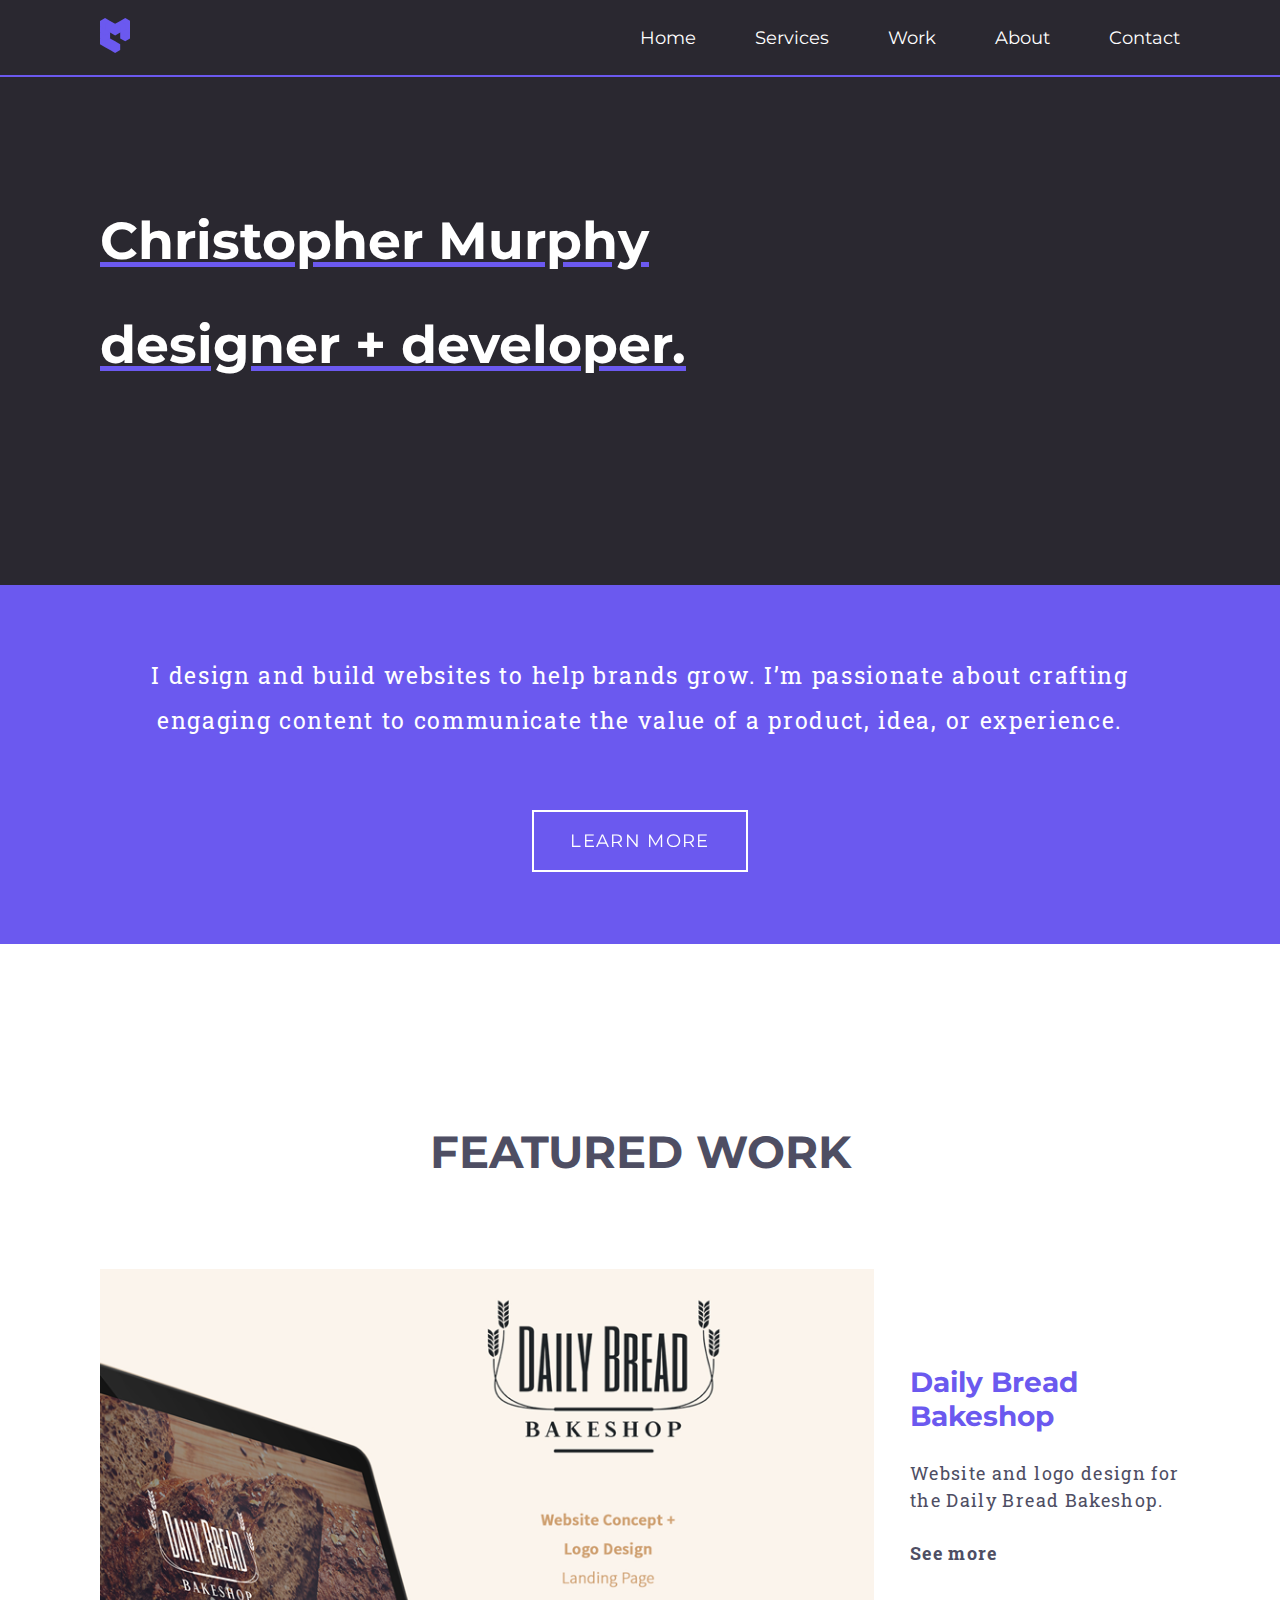
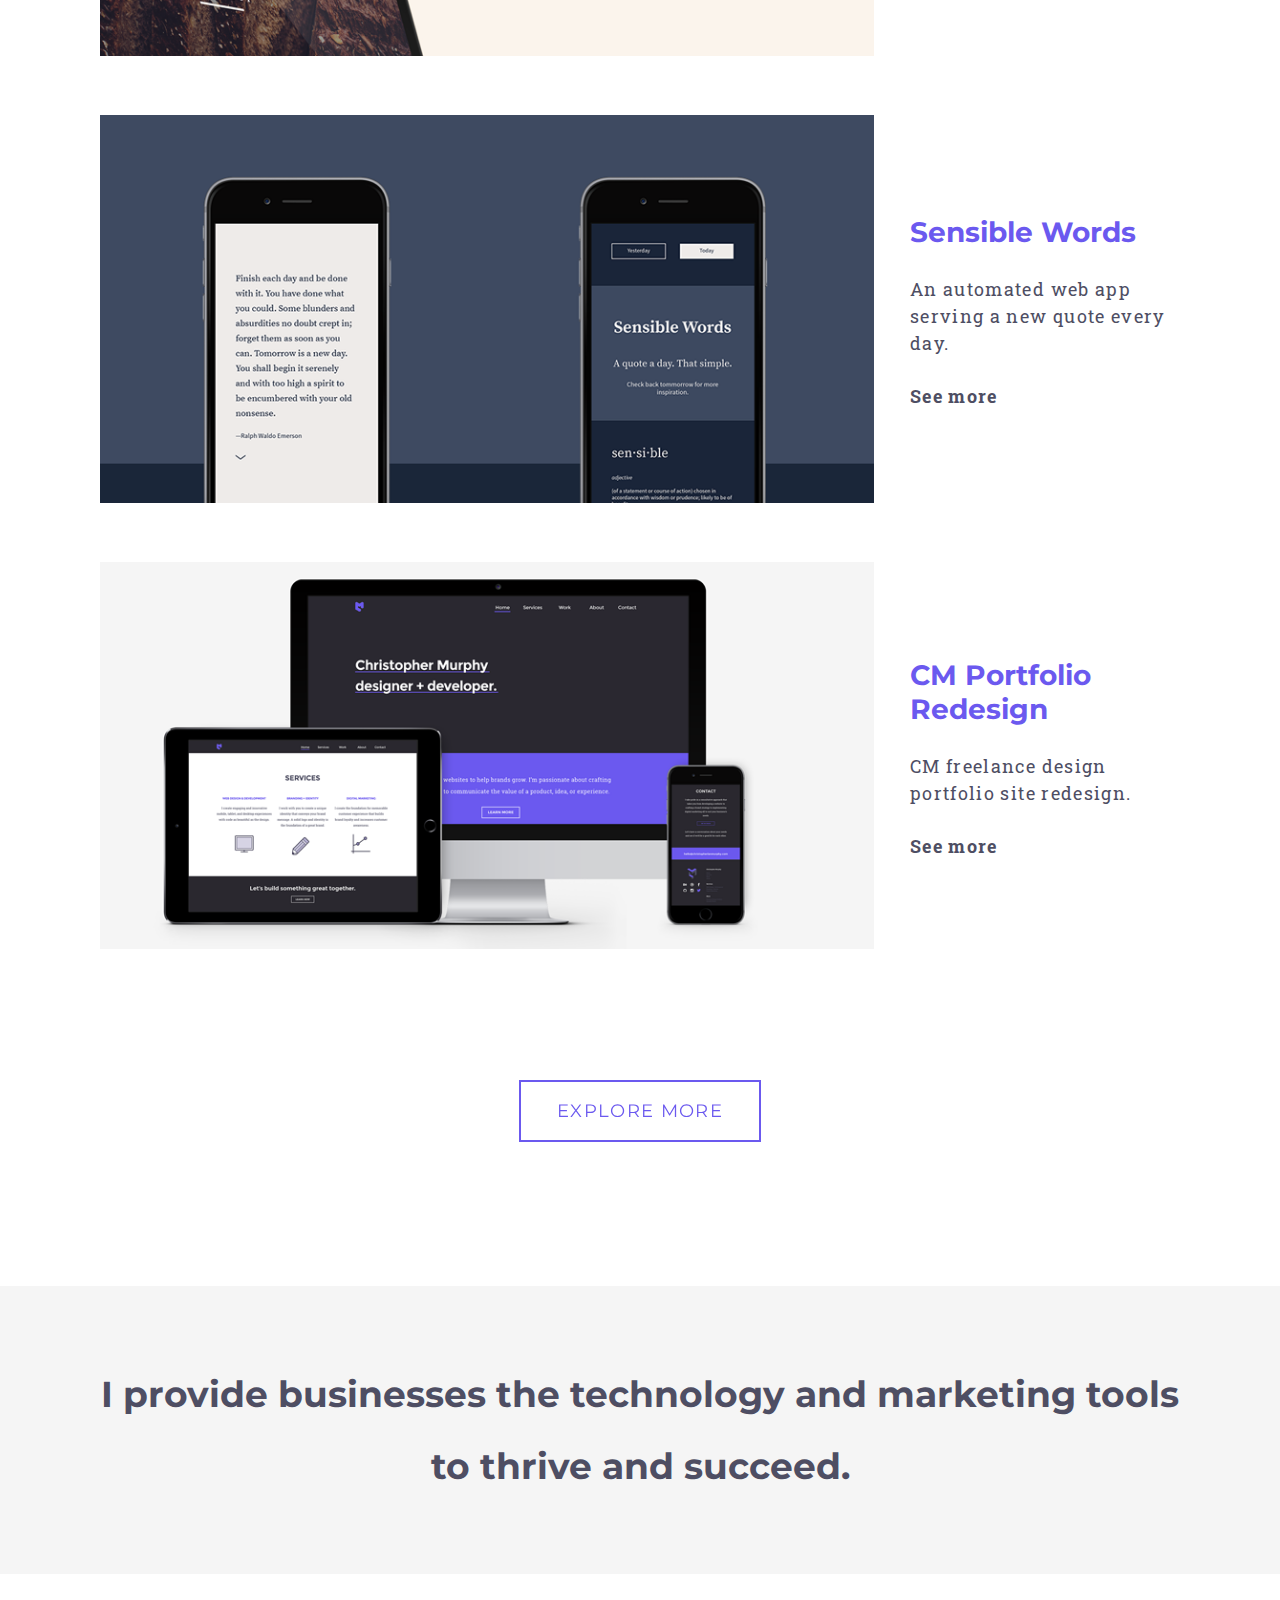
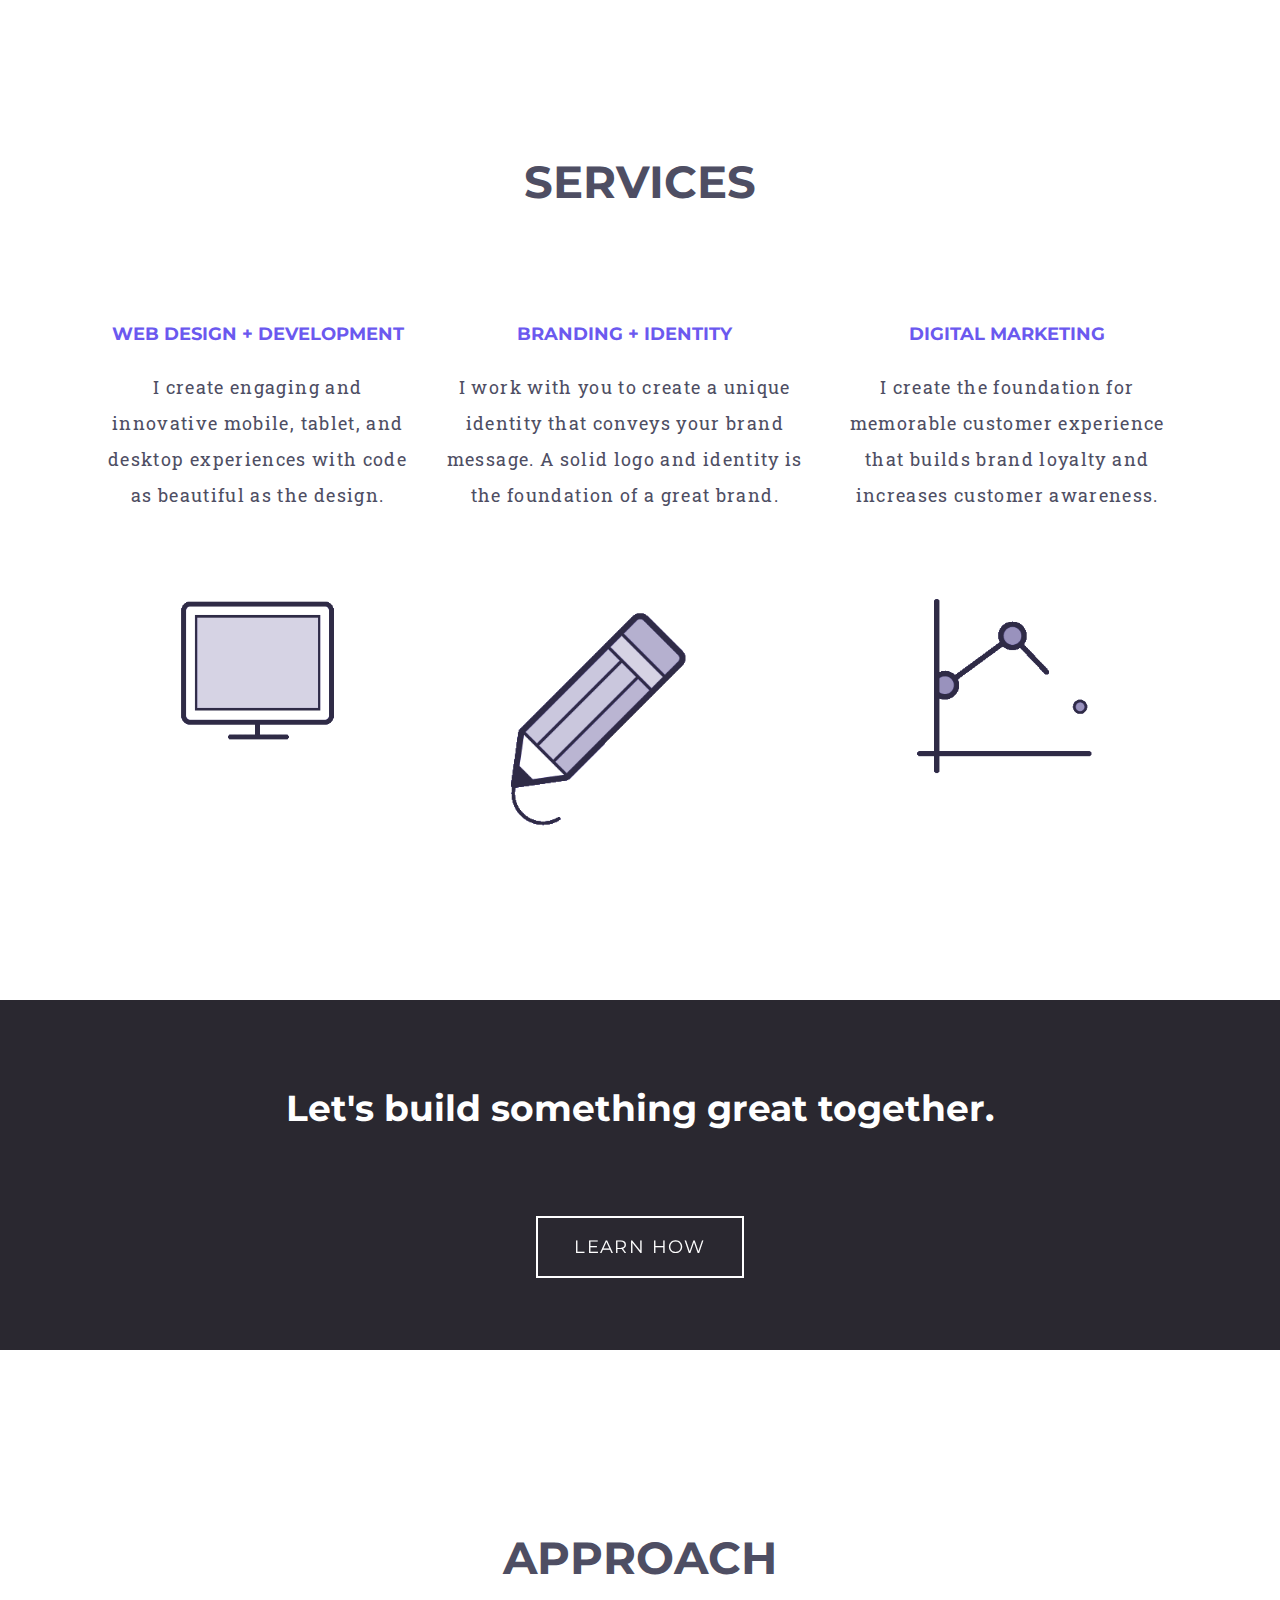
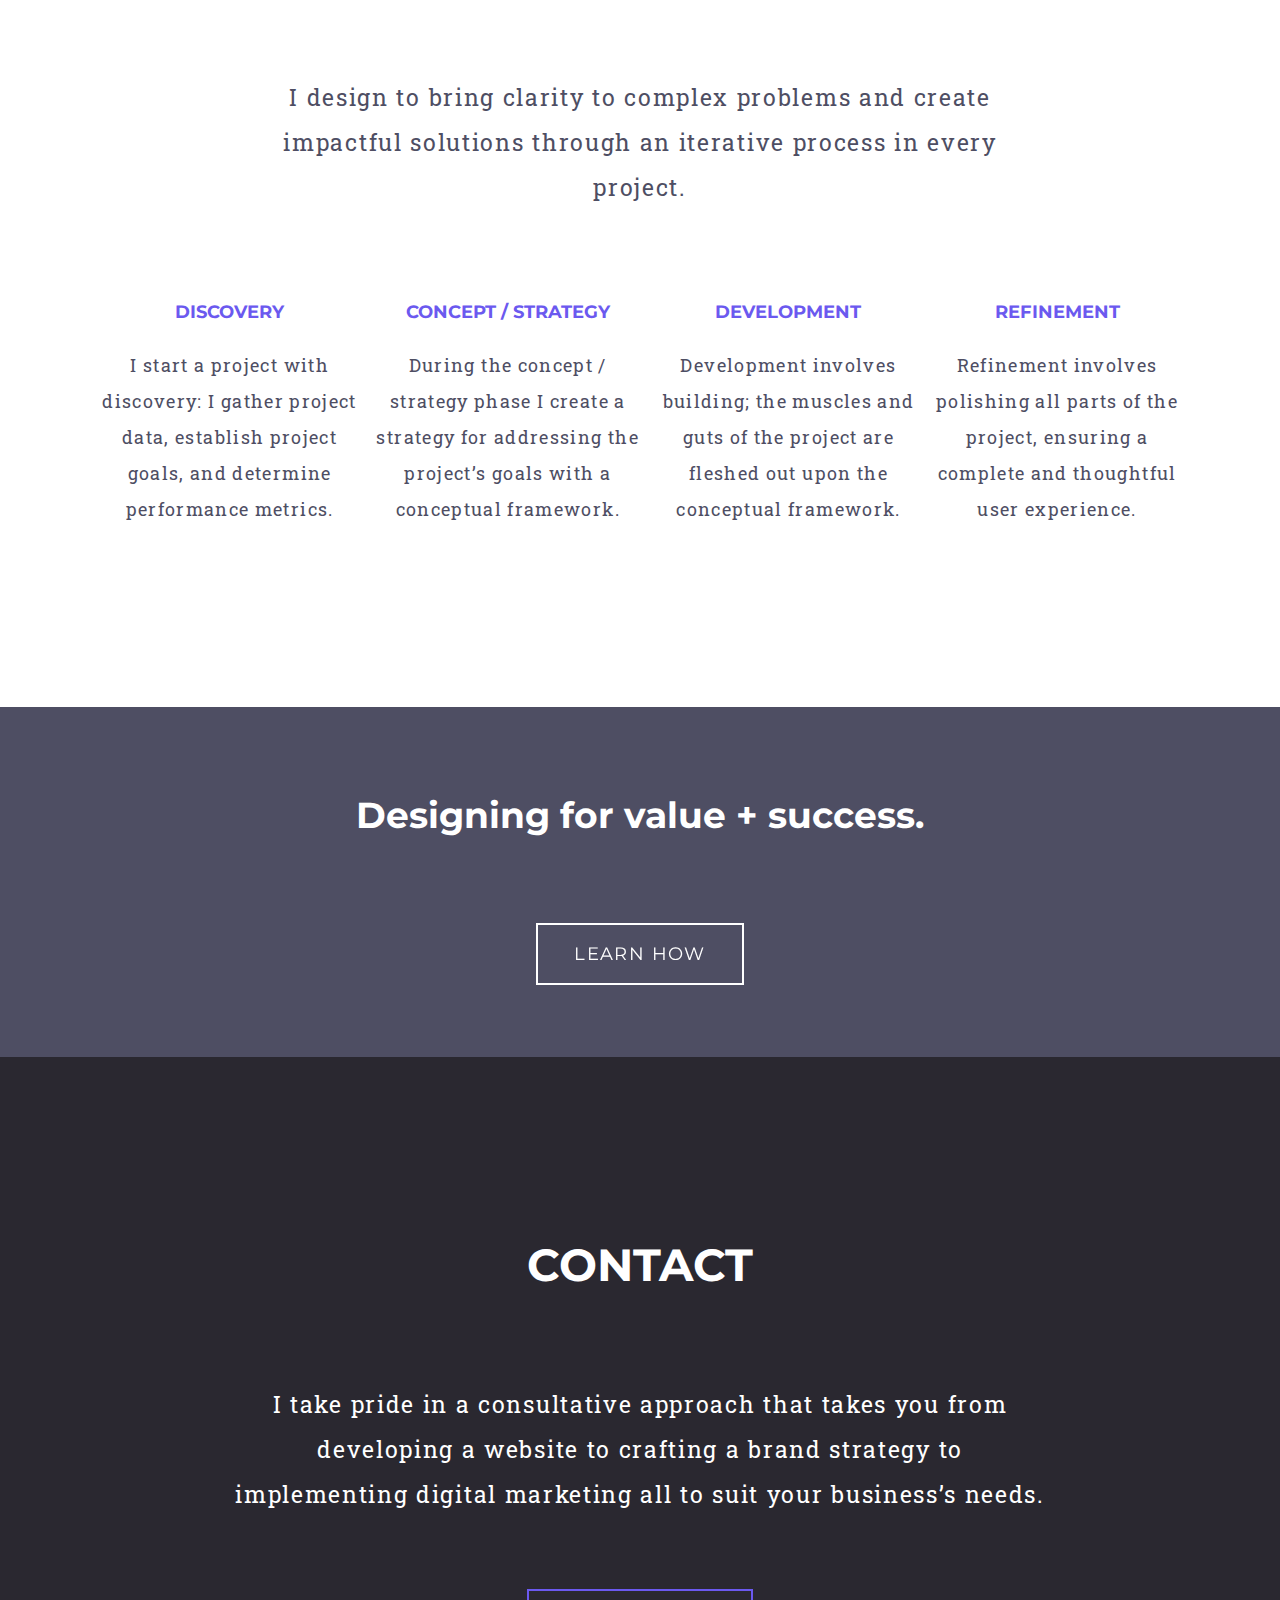
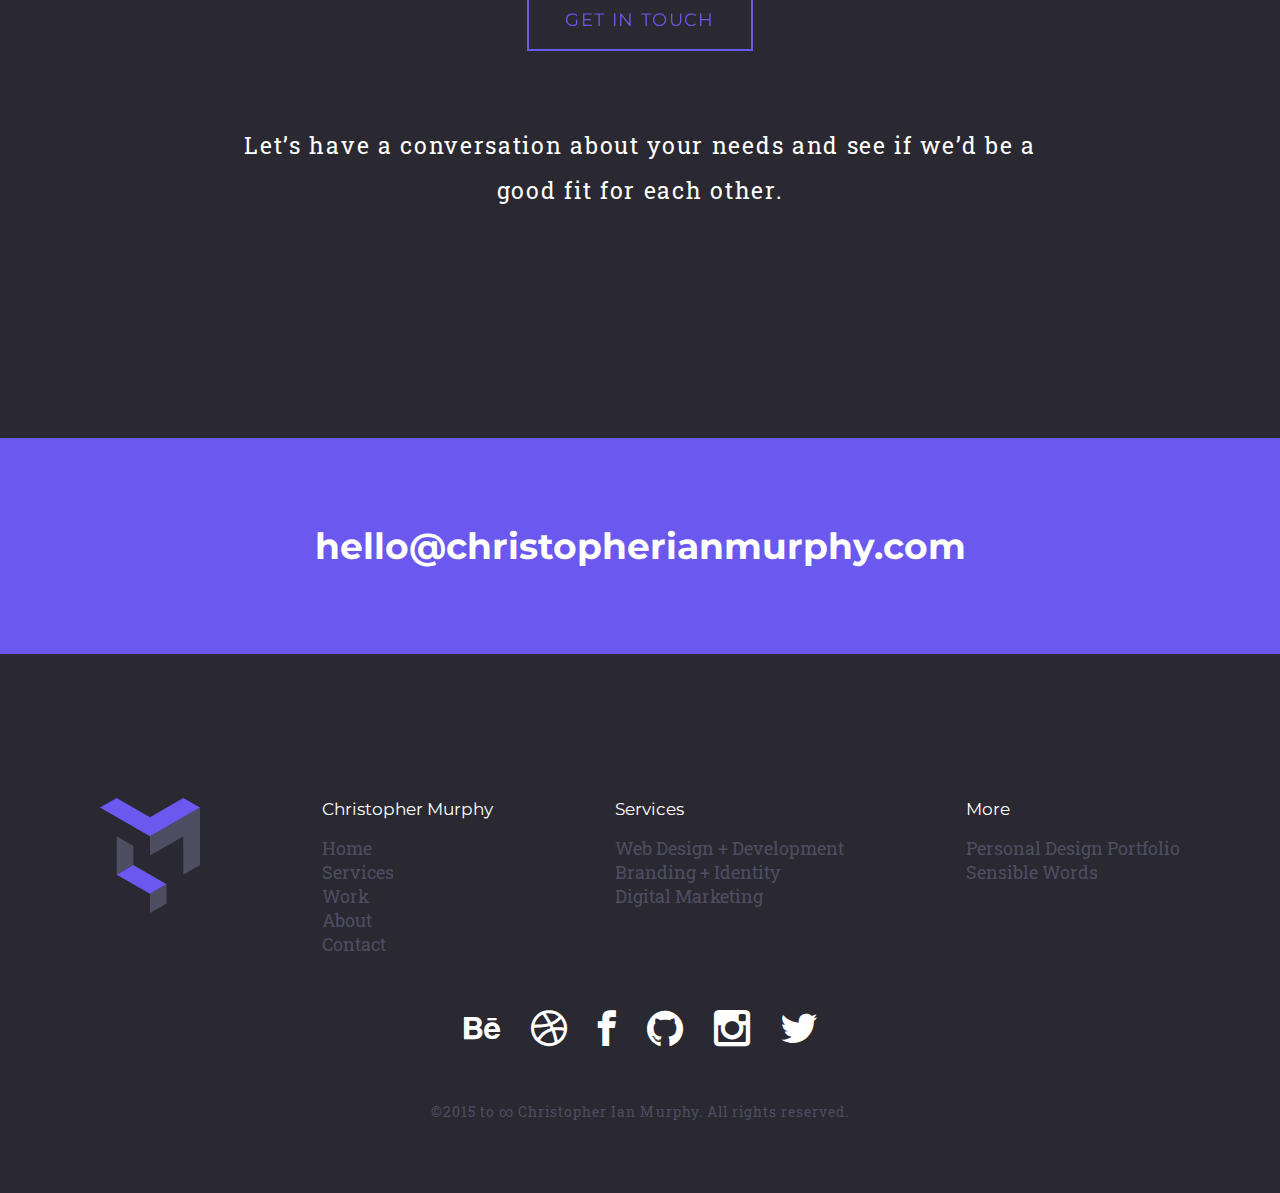
==== index.html @ c957f884 "Services page build-out" ====
<!doctype html>
<html>
	<head>
		<meta charset="utf-8">
		<title>Christopher Murphy - Web Design + Development</title>
		<meta name="description" content="My name is Christopher Murphy, a designer and front-end developer offering professional creative services.">
		<meta name="viewport" content="width=device-width, initial-scale=1">
		<link rel="shortcut icon" href="00_assets/01_logos/2015_001_favicon.png">
		<link rel="stylesheet" href="2015_001_main.css">
		<link href='https://fonts.googleapis.com/css?family=Montserrat:400,700|Roboto+Slab:400,700' rel='stylesheet' type='text/css'>
		<!-- PE Social Icons -->
		<link rel="stylesheet" href="01_pe-icon-social/css/pe-icon-social.css">
		<link rel="stylesheet" href="01_pe-icon-social/css/social-style.css">
		
		<!-- Apple Touch icons -->
		<link rel="apple-touch-icon" href="">
		<link rel="apple-touch-icon" sizes="76x76" href="">
		<link rel="apple-touch-icon" sizes="120x120" href="">
		<link rel="apple-touch-icon" sizes="152x152" href="">
		
		<!-- Open Graph data -->
		<meta property="og:type" content="website">
		<meta property="og:title" content="Christopher Murphy - Web Design + Development">
		<meta property="og:site_name" content="Christopher Murphy - Web Design + Development">
		<meta property="og:url" content="http://www.christopherianmurphy.com">
		<meta property="og:description" content="My name is Christopher Murphy, a designer and front-end developer offering professional creative services.">
		<meta property="og:image" content="">
		<meta property="fb:app_id" content="">
		
		<!-- Twitter Card data -->
		<meta name="twitter:card" content="summary">
		<meta name="twitter:site" content="@splode">
		<meta name="twitter:title" content="Christopher Murphy - Web Design + Development">
		<meta name="twitter:description" content="My name is Christopher Murphy, a designer and front-end developer offering professional creative services.">
		<meta name="twitter:creator" content="@splode">
		<meta name="twitter:image" content="">
	</head>
	<body>
		<a id="top"></a>
		<nav class="full-width full-width--plum">
			<div class="container-main">
				<div class="nav">
					<div class="nav__logo">
						<!-- <a href="#top"><img src="00_assets/01_logos/2015_001_solid_purple.svg" width="auto" height="35px"></a> -->
						<a href="#top"><svg version="1.1" id="Layer_1" xmlns="http://www.w3.org/2000/svg" xmlns:xlink="http://www.w3.org/1999/xlink" x="0px" y="0px"
	 viewBox="-378 163.6 203 234.4" style="enable-background:new -378 163.6 203 234.4;" xml:space="preserve">
							<style type="text/css">
								.st0{fill:#6B59EF;}
								.st1{fill:none;}
							</style>
							<g id="XMLID_1_">
								<polygon id="XMLID_2_" class="st0" points="-378,339.4 -344.1,358.9 -310.3,339.4 -310.3,300.4 -344.1,280.8 -378,300.4 	"/>
								<polygon id="XMLID_3_" class="st0" points="-344,320 -310.3,300.4 -310.3,261.3 -344.1,241.8 -378,261.3 -378,300.4 	"/>
								<polygon id="XMLID_4_" class="st0" points="-344.1,280.8 -310.3,261.3 -310.3,222.2 -344.1,202.7 -378,222.2 -378,261.3 	"/>
								<polygon id="XMLID_5_" class="st0" points="-344.1,241.8 -310.3,222.2 -310.3,183.2 -344.1,163.6 -378,183.2 -378,222.2 	"/>
								<polygon id="XMLID_6_" class="st0" points="-242.7,261.2 -208.8,241.7 -175,261.2 -175,300.3 -208.8,319.8 -242.7,300.3 	"/>
								<polygon id="XMLID_7_" class="st0" points="-242.7,222.1 -208.8,202.6 -175,222.1 -175,261.2 -208.8,280.7 -242.7,261.2 	"/>
								<polygon id="XMLID_8_" class="st0" points="-242.7,183.3 -208.8,163.7 -175,183.3 -175,222.3 -208.8,241.9 -242.7,222.3 	"/>
								<polygon id="XMLID_9_" class="st0" points="-276.5,202.7 -242.7,183.2 -208.8,202.7 -208.8,241.8 -242.7,261.3 -276.5,241.8 	"/>
								<polygon id="XMLID_10_" class="st0" points="-310.3,183.2 -276.5,202.7 -276.5,241.8 -310.3,261.3 -344.1,241.8 -344.1,202.7 	"/>
								<polygon id="XMLID_11_" class="st0" points="-310.3,222.2 -276.5,202.7 -242.7,222.2 -242.7,261.3 -276.5,280.8 -310.3,261.3 	"/>
								<polygon id="XMLID_12_" class="st0" points="-310.3,378.5 -276.5,358.9 -276.5,319.9 -310.3,300.4 -344,320 -344,358.9 	"/>
								<polygon id="XMLID_13_" class="st0" points="-310.3,378.5 -276.5,398 -242.7,378.5 -242.7,339.4 -276.5,319.9 -310.3,339.4 	"/>
								<line id="XMLID_14_" class="st1" x1="-344.1" y1="241.8" x2="-344.1" y2="320"/>
								<line id="XMLID_15_" class="st1" x1="-378" y1="183.2" x2="-276.5" y2="241.8"/>
								<line id="XMLID_16_" class="st1" x1="-276.5" y1="241.7" x2="-276.5" y2="280.9"/>
								<line id="XMLID_17_" class="st1" x1="-344" y1="320" x2="-276.5" y2="359"/>
								<line id="XMLID_18_" class="st1" x1="-276.5" y1="359" x2="-242.7" y2="339.5"/>
								<line id="XMLID_19_" class="st1" x1="-276.5" y1="241.7" x2="-208.8" y2="202.8"/>
								<line id="XMLID_20_" class="st1" x1="-208.8" y1="202.6" x2="-175" y2="183.3"/>
								<line id="XMLID_21_" class="st1" x1="-208.8" y1="241.7" x2="-208.8" y2="319.8"/>
								<line id="XMLID_22_" class="st1" x1="-276.5" y1="358.9" x2="-276.5" y2="398"/>
							</g>
							</svg></a>
					</div>
					<div class="col--half">
						<ul class="nav__ul">
							<li><a href="#top">Home</a></li>
							<li><a href="services.html">Services</a></li>
							<li><a href="">Work</a></li>
							<li><a href="">About</a></li>
							<li><a href="#contact">Contact</a></li>
						</ul>
					</div>
				</div>
			</div>
		</nav>
		<div class="full-width full-width--plum">
			<div class="container-main row jumbotron">
				<h1 class="jumbotron__title"><span>Christopher Murphy<br>designer + developer.<span></h1>
			</div>
		</div>
		<div class="full-width full-width--brightPurple">
			<div class="container-main">
				<div class="row">
					<p class="subtitle white">I design and build websites to help brands grow. I’m passionate about crafting engaging content to communicate the value of a product, idea, or experience.</p>
				</div>
				<div class="row center center-vert">
					<a href=""><div class="button button--white hvr-fade">
						<p>Learn more<p>
					</div></a>
				</div>
			</div>
		</div>
		<div class="container-main" style="padding-bottom: 4em;">
			<h2>Featured Work</h2>
			<div class="row center-vert space-between preview">
				<div class="preview__image">
					<a href="projects/daily-bread-bakeshop.html"><img src="00_assets/02_images/2015_001_preview_dailyBread.png"></a>
				</div>
				<div class="col--quarter">
					<h3 class="preview__title"><a href="projects/daily-bread-bakeshop.html">Daily Bread Bakeshop</a></h3>
					<p class="preview__description">Website and logo design for the Daily Bread Bakeshop.</p>
					<p><strong><a href="projects/daily-bread-bakeshop.html">See more</a></strong></p>
				</div>
			</div>
			<div class="row center-vert space-between preview">
				<div class="preview__image">
					<a href="projects/sensible-words.html"><img src="00_assets/02_images/2015_001_preview_sensibleWords.png"></a>
				</div>
				<div class="col--quarter">
					<h3 class="preview__title"><a href="projects/sensible-words.html">Sensible Words</a></h3>
					<p class="preview__description">An automated web app serving a new quote every day.</p>
					<p><strong><a href="projects/sensible-words.html">See more</a></strong></p>
				</div>
			</div>
			<div class="row center-vert space-between preview">
				<div class="preview__image">
					<a href=""><img src="00_assets/02_images/2015_001_preview_CMPortfolio.png"></a>
				</div>
				<div class="col--quarter">
					<h3 class="preview__title"><a href="">CM Portfolio Redesign</a></h3>
					<p class="preview__description">CM freelance design portfolio site redesign.</p>
					<p><strong><a href="">See more</a></strong></p>
				</div>
			</div>
			<div class="row center center-vert">
				<a href=""><div class="button button--brightPurple hvr-fade">
					<p>Explore more<p>
				</div></a>
			</div>
		</div>
		<div class="full-width full-width--grey">
			<div class="container-main">
				<div class="row">
					<h2 class="full-width__headline">I provide businesses the technology and marketing tools to thrive and succeed.</h2>
				</div>
			</div>
		</div>
		<div class="container-main" style="padding-bottom: 5em;">
			<h2>Services</h2>
			<div class="row space-between">
				<div class="article">
					<h4 class="article__title">Web Design + Development</h4>
					<p class="article__desc">I create engaging and innovative mobile, tablet, and desktop experiences with code as beautiful as the design.</p>
					<img src="00_assets/03_gifs/animat-responsive-purple.gif" width="100%" height="auto">
				</div>
				<div class="article">
					<h4 class="article__title">Branding + Identity</h4>
					<p class="article__desc">I work with you to create a unique identity that conveys your brand message. A solid logo and identity is the foundation of a great brand.</p>
					<img src="00_assets/03_gifs/animat-pencil-purple.gif" width="100%" height="auto">
				</div>
				<div class="article">
					<h4 class="article__title">Digital Marketing</h4>
					<p class="article__desc">I create the foundation for memorable customer experience that builds brand loyalty and increases customer awareness. </p>
					<img src="00_assets/03_gifs/animat-linechart-purple.gif" width="100%" height="auto">
				</div>
			</div>
		</div>
		<div class="full-width full-width--plum">
			<div class="container-main">
				<div class="row center">
					<h2 class="full-width__headline white">Let's build something great together.</h2>
				</div>
				<div class="row center center-vert">
					<a href=""><div class="button button--white-on-plum hvr-fade">
						<p>Learn how<p>
					</div></a>
				</div>
			</div>
		</div>
		<div class="container-main" style="padding-bottom: 10em;">
			<h2>Approach</h2>
			<div class="row center">
				<p class="article__subtitle plumMeat">I design to bring clarity to complex problems and create impactful solutions through an iterative process in every project.</p>
			</div>
			<div class="row space-between">
				<div class="article">
					<h4 class="article__title">Discovery</h4>
					<p class="article__desc">I start a project with discovery: I gather project data, establish project goals, and determine performance metrics.</p>
				</div>
				<div class="article">
					<h4 class="article__title">Concept / Strategy</h4>
					<p class="article__desc">During the concept / strategy phase I create a strategy for addressing the project’s goals with a conceptual framework.</p>
				</div>
				<div class="article">
					<h4 class="article__title">Development</h4>
					<p class="article__desc">Development involves building; the muscles and guts of the project are fleshed out upon the conceptual framework.</p>
				</div>
				<div class="article">
					<h4 class="article__title">Refinement</h4>
					<p class="article__desc">Refinement involves polishing all parts of the project, ensuring a complete and thoughtful user experience.</p>
				</div>
			</div>
		</div>
		<div class="full-width full-width--plumMeat">
			<div class="container-main">
				<div class="row center">
					<h2 class="full-width__headline white">Designing for value + success.</h2>
				</div>
				<div class="row center center-vert">
					<a href=""><div class="button button--white-on-plumMeat hvr-fade">
						<p>Learn how<p>
					</div></a>
				</div>
			</div>
		</div>
		<!-- Contact -->
		<a id="contact"></a>
		<div class="full-width full-width--plum">
			<div class="container-main">
				<div class="row center">
					<h2 class="white">Contact</h2>
				</div>
				<div class="row center">
					<div class="col--whole">
					<p class="article__subtitle white">I take pride in a consultative approach that takes you from developing a website to crafting a brand strategy to implementing digital marketing all to suit your business’s needs.</p>
				<a href=""><div class="button button--brightPurple hvr-fade">
					<p>Get in touch<p>
				</div></a>
					<p class="article__subtitle white">Let’s have a conversation about your needs and see if we’d be a good fit for each other.</p>
				</div>
				</div>
			</div>
		</div>
		<div class="full-width full-width--brightPurple">
			<div class="row center">
				<h2 class="full-width__headline white"><a href="mailto:hello@christopherianmurphy.com">hello@christopherianmurphy.com</a></h2>
			</div>
		</div>
		<div class="full-width full-width--plum">
			<div class="container-main footer">
				<div class="row space-between">
					<div class="logo"></div>
					<div>
						<h5 class="footer__section__title">Christopher Murphy</h5>
						<ul class="footer__list">
							<li><a href="#top">Home</a></li>
							<li><a href="services.html">Services</a></li>
							<li><a href="">Work</a></li>
							<li><a href="">About</a></li>
							<li><a href="#contact">Contact</a></li>
						</ul>
					</div>
					<div>
						<h5 class="footer__section__title">Services</h5>
						<ul class="footer__list">
							<li><a href="services.html#webDev">Web Design + Development</a></li>
							<li><a href="services.html#branding">Branding + Identity</a></li>
							<li><a href="services.html#marketing">Digital Marketing</a></li>
						</ul>
					</div>
					<div>
						<h5 class="footer__section__title">More</h5>
						<ul class="footer__list">
							<li><a href="http://portfolio.christopherianmurphy.com" target="_blank">Personal Design Portfolio</a></li>
							<li><a href="http://sensiblewords.com" target="_blank">Sensible Words</a></li>
						</ul>
					</div>
				</div>
				<div class="row center">
					<div class="col--half footer__social">
						<ul class="pe-social">
							<li><a href="https://www.behance.net/christopherianmurphy" target="_blank"><i class="pe-so-behance pe-hover pe-2x"></i></a></li>
							<li><a href="https://dribbble.com/Powercube" target="_blank"><i class="pe-so-dribbble pe-hover pe-2x"></i></a></li>
							<li><a href="https://www.facebook.com/trainstationblues" target="_blank"><i class="pe-so-facebook pe-hover pe-2x"></i></a></li>
							<li><a href="https://github.com/Splode" target="_blank"><i class="pe-so-github pe-hover pe-2x"></i></a></li>
							<li><a href="https://www.instagram.com/powercube/" target="_blank"><i class="pe-so-instagram pe-hover pe-2x"></i></a></li>
							<li><a href="https://twitter.com/splode" target="_blank"><i class="pe-so-twitter pe-hover pe-2x"></i></a></li>
						</ul>
						<!-- <img src="00_assets/04_icons/behance.svg">
						<img src="00_assets/04_icons/dribbble.svg">
						<img src="00_assets/04_icons/facebook.svg">
						<img src="00_assets/04_icons/github.svg">
						<img src="00_assets/04_icons/instagram.svg">
						<img src="00_assets/04_icons/twitter.svg"> -->
					</div>
				</div>
				<div class="row center">
					<p class="footer__legal">©2015 to ∞ Christopher Ian Murphy. All rights reserved.</p>
				</div>
			</div>
		</div>
	<!---- Scripts ---->
		<script rel="text/javascript" src="https://ajax.googleapis.com/ajax/libs/jquery/2.1.4/jquery.min.js"></script>
		<script rel="text/javascript" src="2015_001_main.js"></script>
	</body>
</html>
---- 2015_001_main.css ----
/* ----------------------------------------------
Website Name: Christopher Murphy - Web Design + Development
Website URL: http://www.christopherianmurphy.com
Author: Christopher Ian Murphy
Project Number: 2015_001
Date: 2015-12-27
---------------------------------------------- */

/* Colors
Bright Purple: #6b59ef
Plum: #2a2830
Plum Meat: #4e4e63
Grey: #f5f5f5
White: #fff
---------------------------------------------- */

/* Type
Primary: font-family: 'Montserrat', sans-serif;
Secondary: font-family: 'Roboto Slab', serif;
---------------------------------------------- */

/* CSS reset */
html, body, nav, header, footer, div, section, article, h1, h2, h3, p, a, ul, li {
    margin: 0;
    padding: 0;
}

/* Base Styles ------------------------------ */

a {
	color: inherit;
	text-decoration: none;
	transition: color .25s ease-in-out;
}

body {
	text-rendering: optimizeLegibility;
	font-family: 'Roboto Slab', serif;
	font-size: 18px;
	color: #4e4e63;
	margin: 0 auto;
}

h2 {
	font-family: 'Montserrat', sans-serif;
	font-size: 2.5em;
	margin: 4em 0 2em 0;
	text-align: center;
	text-transform: uppercase;
}

nav {
	border-bottom: 2px solid #6b59ef;
	height: 75px;
	position: fixed;
	z-index: 1;
}

p {letter-spacing: .075em}

ul {list-style-type: none;}

/* Colors ---------------------------------- */

.brightPurple {color: #6b59ef;}
.plum {color: #2a2830;}
.plumMeat {color: #4e4e63;}
.grey {color: #f5f5f5;}
.white {color: #fff;}

/* Flex Layout ------------------------------- */

.row {display: flex;}

.col--tenth {flex: 0 0 10%;}
.col--fifth {flex: 0 0 20%;}
.col--quarter {flex: 0 0 25%;}
.col--third {flex: 0 0 33.3333334%;}
.col--half {flex: 0 0 50%;}
.col--whole {flex: 1;}

.center {
	justify-content: center;
	text-align: center;
}

.center-vert {align-items: center;}
.space-around {justify-content: space-around;}
.space-between {justify-content: space-between;}

/* Primary Layout --------------------------- */

.arrowUp {
	padding: 1em;
	width: 3em;
}

.arrowUp a svg .arrow {transition: fill .25s ease-in-out;}

.article {
	margin-right: .75em;
	text-align: center;
}

.article:last-of-type {margin-right: 0;}

.article__title {
	color: #6b59ef;
	font-family: 'Montserrat', sans-serif;
	text-transform: uppercase;
}

.article__subtitle {
	font-size: 1.25em;
	line-height: 2em;
	margin: 0 auto;
	text-align: center;
	width: 75%;
}

.article__subtitle:last-of-type {margin-bottom: 10em;}
.article__subtitle:only-of-type {margin-bottom: 3em;}

.article__desc {line-height: 2em;}

.button {
	display: inline-block;
	font-family: 'Montserrat', sans-serif;
	margin-bottom: 4em;
	padding: 1em 2em;
	text-transform: uppercase;
}

.button--white {
	border: solid #fff 2px;
	color: #fff;
}

.button--white-on-plum {
	border: solid #fff 2px;
	color: #fff;
}

.button--white-on-plumMeat {
	border: solid #fff 2px;
	color: #fff;
}

.button--brightPurple {
	border: solid #6b59ef 2px;
	color: #6b59ef;
	margin: 4em 0;
}

.container-main {
	margin: 0 auto;
	max-width: 1080px;
	padding: 0 2.5%;
}

.footer {padding: 8em 0 4em 0;}

.footer__legal {font-size: .75em;}

.footer__list {
	display: inline;
	list-style-type: none;
}

.footer__section {font-size: .95em;}

.footer__section__title {
	color: #fff;
	font-family: 'Montserrat', sans-serif;
	font-size: .95em;
	font-weight: normal;
	margin-bottom: 1em;
	margin-top: 0;
}

.footer__social {
	display: flex;
	justify-content: space-around;
	margin: 2em 0;
}

.footer__social img {
	height: 2em;
	width: auto;
}

.full-width {min-width: 100%;}
.full-width--brightPurple {background-color: #6b59ef;}
.full-width--plum {background-color: #2a2830;}
.full-width--plumMeat {background-color: #4e4e63;}
.full-width--grey {background-color: #f5f5f5;}

.full-width__headline {
	font-size: 2em;
	line-height: 2em;
	margin: 2em auto;
	text-transform: none;
}

.jumbotron {
	height: 65vh;
	align-items: center;
}

.jumbotron__title {
	color: #6b59ef;
	font-family: 'Montserrat', sans-serif;
	font-size: 2.88em;
	line-height: 2em;
	text-decoration: underline;
}

.jumbotron__title span {color: #fff;}

.logo {
	background: url(00_assets/01_logos/2015_001-3d-purple.svg) no-repeat;
	background-size: 100%;
	height: auto;
	width: 100px;
}

.nav {
	align-items: center;
	display: flex;
	height: 75px;
	justify-content: space-between;
}

.nav__logo svg {height: 35px;}
.nav__logo a svg .st0 {transition: fill .25s ease-in-out;}

.nav__ul {
	display: flex;
	justify-content: space-between;
}

.nav__ul li {
	color: #fff;
	display: inline;
	font-family: 'Montserrat', sans-serif;
}

.preview {margin-bottom: 3em;}

.preview__title {
	color: #6b59ef;
	font-family: 'Montserrat', sans-serif;
	font-size: 1.55em;
	margin-bottom: 1em;
}

.preview__description {
	line-height: 1.5em;
	margin-bottom: 1.5em;
}

.preview__image {margin-right: 2em;}

.preview__image img{
	height: auto;
	width: 100%;
}

.project-container {margin-top: -26em;}

.project-container img {
	display: block;
	height: auto;
	width: 100%;
}

.project__endCap {
	height: 25em;
	margin-top: -20em;
}

.project-jumbotron {
	align-items: center;
	padding-top: 10em;
	text-align: center;
}

.project-jumbotron__title {
	font-family: 'Montserrat', sans-serif;
	font-size: 2.5em;
	padding-bottom: .5em;
}

.project-jumbotron__services {
	font-family: 'Montserrat', sans-serif;
	line-height: 2em;
	padding-bottom: 6em;
	padding-top: 2em;
	text-align: justify;
	text-transform: uppercase;
}

.project-jumbotron__subtitle {
	color: #6b59ef;
	font-size: 1.5em;
	font-weight: normal;
	padding-bottom: 1.5em;
}

.project-jumbotron__desc {
	color: #fff;
	line-height: 2em;
	padding-bottom: 30em;
	text-align: justify;
}

.project-jumbotron__desc a {
	color: #6b59ef;
}

.project-jumbotron__desc--col-2 {
	-webkit-column-count: 2; /* Chrome, Safari, Opera */
	-moz-column-count: 2; /* Firefox */
	column-count: 2;
}

.services-module {margin: 5em 0;}
.services-module__type {padding: 0 1em;}

.subtitle {
	font-size: 1.25em;
	line-height: 2em;
	margin: 3em 0;
	text-align: center;
}

/* Media Queries ------------------------------ */

/* Desktop only */
@media only screen and (min-width: 960px) and (min-resolution: 72dpi) {
	a:hover {color: #6b59ef;}
	
	.arrowUp a svg:hover .arrow {fill: #2a2830;}
	
	.hvr-fade {
		display: inline-block;
		vertical-align: middle;
		-webkit-transform: translateZ(0);
		transform: translateZ(0);
		box-shadow: 0 0 1px rgba(0, 0, 0, 0);
		-webkit-backface-visibility: hidden;
		backface-visibility: hidden;
		-moz-osx-font-smoothing: grayscale;
		overflow: hidden;
		-webkit-transition-duration: 0.3s;
		transition-duration: 0.3s;
		-webkit-transition-property: color, background-color;
		transition-property: color, background-color;
	}
	
	.button--white:hover, .button--white:focus, .button--white:active {
		background-color: #fff;
		color: #6b59ef;
	}
	
	.button--white-on-plum:hover, .button--white-on-plum:focus, .button--white-on-plum:active {
		background-color: #fff;
		color: #2a2830;
	}
	
	.button--white-on-plumMeat:hover, .button--white-on-plumMeat:focus, .button--white-on-plumMeat:active {
		background-color: #fff;
		color: #4e4e63;
	}
	
	.button--brightPurple:hover, .button--brightPurple:focus, .button--brightPurple:active {
		background-color: #6b59ef;
		color: #fff;
	}
	
	.full-width__headline a:hover {color: #fff;}
	
	.nav__logo a svg:hover .st0 {fill: #fff;}
}

/* Small device */
@media only screen and (max-width: 480px) {
	h2 {font-size: 1.75em;}
	
	.row {
		flex-direction: column;
		align-items:center;
	}
	
	.col--half, .col--quarter, .col--third, .col--whole {flex: 0 0 auto;}
	
	.article {margin: 0;}
	.article__subtitle {width: 100%;}
	
	.footer {text-align: center;}
	.footer__section__title {margin-top: 1.5em;}
	.footer__social {width: 100%;}
	
	.full-width__headline {font-size: 1.25em;}
	
	.jumbotron {
		justify-content: center;
	}
	
	.jumbotron__title {
		font-size: 2em;
		line-height: 1.5em;
	}
	
	.logo {
		height: 125px;
		width: 100px;
		}
	
	.project-jumbotron__desc {text-align: center;}
	.project-jumbotron__desc--col-2 {
	-webkit-column-count: 1; /* Chrome, Safari, Opera */
	-moz-column-count: 1; /* Firefox */
	column-count: 1;
	}
	
	/* .nav__ul {
		display: inline-block;
		left: 0;
		position: absolute;
		top: 0;
	}
	
	.nav__ul li {display: block;} */
	
	.preview__image {margin-right: 0;}
	.preview__title {margin-top: 1em;}
}

/* Test Components -------------------------- */
.test {
	background-color: grey;
}
---- 01_pe-icon-social/css/pe-icon-social.css ----
@font-face {
	font-family: 'pe-icon-social';
	src:url('../fonts/pe-icon-social.eot?-96eskg');
	src:url('../fonts/pe-icon-social.eot?#iefix-96eskg') format('embedded-opentype'),
		url('../fonts/pe-icon-social.woff?-96eskg') format('woff'),
		url('../fonts/pe-icon-social.ttf?-96eskg') format('truetype'),
		url('../fonts/pe-icon-social.svg?-96eskg#pe-icon-social') format('svg');
	font-weight: normal;
	font-style: normal;
}

[class^="pe-so-"], [class*=" pe-so-"] {
	display: inline-block;
	font-family: 'pe-icon-social';
	speak: none;
	font-style: normal;
	font-weight: normal;
	font-variant: normal;
	text-transform: none;
	line-height: 1;

	/* Better Font Rendering =========== */
	-webkit-font-smoothing: antialiased;
	-moz-osx-font-smoothing: grayscale;
}

.pe-so-500px:before {
	content: "\e600";
}
.pe-so-aim:before {
	content: "\e601";
}
.pe-so-amazon:before {
	content: "\e602";
}
.pe-so-android:before {
	content: "\e603";
}
.pe-so-app-store:before {
	content: "\e604";
}
.pe-so-apple:before {
	content: "\e605";
}
.pe-so-behance:before {
	content: "\e606";
}
.pe-so-bitbucket:before {
	content: "\e607";
}
.pe-so-blogger:before {
	content: "\e608";
}
.pe-so-bootstrap:before {
	content: "\e609";
}
.pe-so-chrome:before {
	content: "\e60a";
}
.pe-so-codepen:before {
	content: "\e60b";
}
.pe-so-css3:before {
	content: "\e60c";
}
.pe-so-delicious:before {
	content: "\e60d";
}
.pe-so-deviantart-1:before {
	content: "\e60e";
}
.pe-so-deviantart-2:before {
	content: "\e60f";
}
.pe-so-digg:before {
	content: "\e610";
}
.pe-so-dribbble:before {
	content: "\e611";
}
.pe-so-dropbox:before {
	content: "\e612";
}
.pe-so-drupal:before {
	content: "\e613";
}
.pe-so-ebay:before {
	content: "\e614";
}
.pe-so-etsy:before {
	content: "\e615";
}
.pe-so-evernote:before {
	content: "\e616";
}
.pe-so-facebook:before {
	content: "\e617";
}
.pe-so-firefox:before {
	content: "\e618";
}
.pe-so-flattr:before {
	content: "\e619";
}
.pe-so-flickr:before {
	content: "\e61a";
}
.pe-so-forrst:before {
	content: "\e61b";
}
.pe-so-foursquare:before {
	content: "\e61c";
}
.pe-so-git:before {
	content: "\e61d";
}
.pe-so-github:before {
	content: "\e61e";
}
.pe-so-google-drive:before {
	content: "\e61f";
}
.pe-so-google-plus:before {
	content: "\e620";
}
.pe-so-grooveshark:before {
	content: "\e621";
}
.pe-so-habbo:before {
	content: "\e622";
}
.pe-so-hacker-news:before {
	content: "\e623";
}
.pe-so-html5:before {
	content: "\e624";
}
.pe-so-ie:before {
	content: "\e625";
}
.pe-so-instagram:before {
	content: "\e626";
}
.pe-so-joomla:before {
	content: "\e627";
}
.pe-so-jsfiddle:before {
	content: "\e628";
}
.pe-so-lanyrd:before {
	content: "\e629";
}
.pe-so-lastfm:before {
	content: "\e62a";
}
.pe-so-like:before {
	content: "\e62b";
}
.pe-so-linkedin:before {
	content: "\e62c";
}
.pe-so-linux:before {
	content: "\e62d";
}
.pe-so-love:before {
	content: "\e62e";
}
.pe-so-magento:before {
	content: "\e62f";
}
.pe-so-myspace:before {
	content: "\e630";
}
.pe-so-odnolassniki:before {
	content: "\e631";
}
.pe-so-openid:before {
	content: "\e632";
}
.pe-so-opera:before {
	content: "\e633";
}
.pe-so-paypal-1:before {
	content: "\e634";
}
.pe-so-paypal-2:before {
	content: "\e635";
}
.pe-so-picasa:before {
	content: "\e636";
}
.pe-so-pied-piper:before {
	content: "\e637";
}
.pe-so-pinterest:before {
	content: "\e638";
}
.pe-so-pixeden:before {
	content: "\e639";
}
.pe-so-qq:before {
	content: "\e63a";
}
.pe-so-qzone:before {
	content: "\e63b";
}
.pe-so-rdio:before {
	content: "\e63c";
}
.pe-so-reddit:before {
	content: "\e63d";
}
.pe-so-renren:before {
	content: "\e63e";
}
.pe-so-rss:before {
	content: "\e63f";
}
.pe-so-safari-1:before {
	content: "\e640";
}
.pe-so-safari-2:before {
	content: "\e641";
}
.pe-so-sass:before {
	content: "\e642";
}
.pe-so-share:before {
	content: "\e643";
}
.pe-so-skype:before {
	content: "\e644";
}
.pe-so-slideshare:before {
	content: "\e645";
}
.pe-so-soundcloud:before {
	content: "\e646";
}
.pe-so-spotify:before {
	content: "\e647";
}
.pe-so-stack-exchange:before {
	content: "\e648";
}
.pe-so-stack-overflow:before {
	content: "\e649";
}
.pe-so-steam:before {
	content: "\e64a";
}
.pe-so-stumbleupon:before {
	content: "\e64b";
}
.pe-so-tencent-weibo:before {
	content: "\e64c";
}
.pe-so-trello:before {
	content: "\e64d";
}
.pe-so-tripadvisor:before {
	content: "\e64e";
}
.pe-so-tumblr:before {
	content: "\e64f";
}
.pe-so-twitch:before {
	content: "\e650";
}
.pe-so-twitter:before {
	content: "\e651";
}
.pe-so-ubuntu:before {
	content: "\e652";
}
.pe-so-viadeo:before {
	content: "\e653";
}
.pe-so-vimeo:before {
	content: "\e654";
}
.pe-so-vine:before {
	content: "\e655";
}
.pe-so-vk:before {
	content: "\e656";
}
.pe-so-wechat:before {
	content: "\e657";
}
.pe-so-weibo:before {
	content: "\e658";
}
.pe-so-wikipedia:before {
	content: "\e659";
}
.pe-so-windows:before {
	content: "\e65a";
}
.pe-so-wordpress-1:before {
	content: "\e65b";
}
.pe-so-wordpress-2:before {
	content: "\e65c";
}
.pe-so-xing:before {
	content: "\e65d";
}
.pe-so-yahoo-1:before {
	content: "\e65e";
}
.pe-so-yahoo-2:before {
	content: "\e65f";
}
.pe-so-yelp:before {
	content: "\e660";
}
.pe-so-youtube-1:before {
	content: "\e661";
}
.pe-so-youtube-2:before {
	content: "\e662";
}
.pe-so-zerply:before {
	content: "\e663";
}
---- 01_pe-icon-social/css/social-style.css ----
/* SOCIAL STYLE CLASSES 
 * -------------------------- */
/* FA based classes */
/*! Useful brand and social color styles and effects with CSS classes - PIXEDEN
 *  v.1.1.2
 *  License - (CSS: MIT License)
 */
/* Social font colors if applicable & hover */
.pe-color.pe-so-500px, .pe-hover.pe-so-500px:hover {
  color: #000;
}

.pe-color.pe-so-aim, .pe-hover.pe-so-aim:hover {
  color: #f8981d;
}

.pe-color.pe-so-amazon, .pe-hover.pe-so-amazon:hover {
  color: #f8981d;
}

.pe-color.pe-so-android, .pe-hover.pe-so-android:hover {
  color: #adbf42;
}

.pe-color.pe-so-app-store, .pe-hover.pe-so-app-store:hover {
  color: #2b8ef0;
}

.pe-color.pe-so-apple, .pe-hover.pe-so-apple:hover {
  color: #666666;
}

.pe-color.pe-so-behance, .pe-hover.pe-so-behance:hover {
  color: #6b59ef;
}

.pe-color.pe-so-bitbucket, .pe-hover.pe-so-bitbucket:hover {
  color: #083765;
}

.pe-color.pe-so-blogger, .pe-hover.pe-so-blogger:hover {
  color: #ec672f;
}

.pe-color.pe-so-codepen, .pe-hover.pe-so-codepen:hover {
  color: #000;
}

.pe-color.pe-so-css3, .pe-hover.pe-so-css3:hover {
  color: #428bc8;
}

.pe-color.pe-so-deviantart-1, .pe-hover.pe-so-deviantart-1:hover {
  color: #c5d226;
}

.pe-color.pe-so-deviantart-2, .pe-hover.pe-so-deviantart-2:hover {
  color: #5dc148;
}

.pe-color.pe-so-digg, .pe-hover.pe-so-digg:hover {
  color: #000;
}

.pe-color.pe-so-dribbble, .pe-hover.pe-so-dribbble:hover {
  color: #6b59ef;
}

.pe-color.pe-so-dropbox, .pe-hover.pe-so-dropbox:hover {
  color: #1f85e2;
}

.pe-color.pe-so-drupal, .pe-hover.pe-so-drupal:hover {
  color: #175a8e;
}

.pe-color.pe-so-etsy, .pe-hover.pe-so-etsy:hover {
  color: #ca6d32;
}

.pe-color.pe-so-evernote, .pe-hover.pe-so-evernote:hover {
  color: #8bb847;
}

.pe-color.pe-so-facebook, .pe-hover.pe-so-facebook:hover {
  color: #6b59ef;
}

.pe-color.pe-so-firefox, .pe-hover.pe-so-firefox:hover {
  color: #ea932f;
}

.pe-color.pe-so-flattr, .pe-hover.pe-so-flattr:hover {
  color: #f17b30;
}

.pe-color.pe-so-forrst, .pe-hover.pe-so-forrst:hover {
  color: #5c9a68;
}

.pe-color.pe-so-foursquare, .pe-hover.pe-so-foursquare:hover {
  color: #f94877;
}

.pe-color.pe-so-git, .pe-hover.pe-so-git:hover {
  color: #181616;
}

.pe-color.pe-so-github, .pe-hover.pe-so-github:hover {
  color: #6b59ef;
}

.pe-color.pe-so-google-plus, .pe-hover.pe-so-google-plus:hover {
  color: #d93f2d;
}

.pe-color.pe-so-grooveshark, .pe-hover.pe-so-grooveshark:hover {
  color: #000;
}

.pe-color.pe-so-habbo, .pe-hover.pe-so-habbo:hover {
  color: #f4d631;
}

.pe-color.pe-so-hacker-news, .pe-hover.pe-so-hacker-news:hover {
  color: #f07530;
}

.pe-color.pe-so-html5, .pe-hover.pe-so-html5:hover {
  color: #e4723e;
}

.pe-color.pe-so-ie, .pe-hover.pe-so-ie:hover {
  color: #398cec;
}

.pe-color.pe-so-instagram, .pe-hover.pe-so-instagram:hover {
  color: #6b59ef;
}

.pe-color.pe-so-jsfiddle, .pe-hover.pe-so-jsfiddle:hover {
  color: #4c7dbb;
}

.pe-color.pe-so-lanyrd, .pe-hover.pe-so-lanyrd:hover {
  color: #3c80c9;
}

.pe-color.pe-so-lastfm, .pe-hover.pe-so-lastfm:hover {
  color: #d53e2a;
}

.pe-color.pe-so-linkedin, .pe-hover.pe-so-linkedin:hover {
  color: #6b59ef;
}

.pe-color.pe-so-linux, .pe-hover.pe-so-linux:hover {
  color: #edb933;
}

.pe-color.pe-so-love, .pe-hover.pe-so-love:hover {
  color: #f098af;
}

.pe-color.pe-so-myspace, .pe-hover.pe-so-myspace:hover {
  color: #030303;
}

.pe-color.pe-so-odnolassniki, .pe-hover.pe-so-odnolassniki:hover {
  color: #f28431;
}

.pe-color.pe-so-openid, .pe-hover.pe-so-openid:hover {
  color: #e68735;
}

.pe-color.pe-so-opera, .pe-hover.pe-so-opera:hover {
  color: #c54237;
}

.pe-color.pe-so-paypal-1, .pe-hover.pe-so-paypal-1:hover {
  color: #4299d5;
}

.pe-color.pe-so-paypal-2, .pe-hover.pe-so-paypal-2:hover {
  color: #4299d5;
}

.pe-color.pe-so-pied-piper, .pe-hover.pe-so-pied-piper:hover {
  color: #529749;
}

.pe-color.pe-so-pinterest, .pe-hover.pe-so-pinterest:hover {
  color: #6b59ef;
}

.pe-color.pe-so-qq, .pe-hover.pe-so-qq:hover {
  color: #000;
}

.pe-color.pe-so-qzone, .pe-hover.pe-so-qzone:hover {
  color: #ebb34b;
}

.pe-color.pe-so-rdio, .pe-hover.pe-so-rdio:hover {
  color: #277fc1;
}

.pe-color.pe-so-reddit, .pe-hover.pe-so-reddit:hover {
  color: #ef5f30;
}

.pe-color.pe-so-renren, .pe-hover.pe-so-renren:hover {
  color: #17609e;
}

.pe-color.pe-so-rss, .pe-hover.pe-so-rss:hover {
  color: #ef6130;
}

.pe-color.pe-so-safari-1, .pe-hover.pe-so-safari-1:hover {
  color: #55a4c8;
}

.pe-color.pe-so-safari-2, .pe-hover.pe-so-safari-2:hover {
  color: #55a4c8;
}

.pe-color.pe-so-share, .pe-hover.pe-so-share:hover {
  color: #38692d;
}

.pe-color.pe-so-skype, .pe-hover.pe-so-skype:hover {
  color: #3fabe3;
}

.pe-color.pe-so-slideshare, .pe-hover.pe-so-slideshare:hover {
  color: #6aa3a6;
}

.pe-color.pe-so-soundcloud, .pe-hover.pe-so-soundcloud:hover {
  color: #ed462f;
}

.pe-color.pe-so-spotify, .pe-hover.pe-so-spotify:hover {
  color: #7ac701;
}

.pe-color.pe-so-stack-exchange, .pe-hover.pe-so-stack-exchange:hover {
  color: #205798;
}

.pe-color.pe-so-stack-overflow, .pe-hover.pe-so-stack-overflow:hover {
  color: #f49731;
}

.pe-color.pe-so-steam, .pe-hover.pe-so-steam:hover {
  color: #171a20;
}

.pe-color.pe-so-stumbleupon, .pe-hover.pe-so-stumbleupon:hover {
  color: #e6442e;
}

.pe-color.pe-so-tencent-weibo, .pe-hover.pe-so-tencent-weibo:hover {
  color: #3089b3;
}

.pe-color.pe-so-trello, .pe-hover.pe-so-trello:hover {
  color: #316782;
}

.pe-color.pe-so-tripadvisor, .pe-hover.pe-so-tripadvisor:hover {
  color: #679045;
}

.pe-color.pe-so-tumblr, .pe-hover.pe-so-tumblr:hover {
  color: #45556c;
}

.pe-color.pe-so-twitch, .pe-hover.pe-so-twitch:hover {
  color: #5c4fa3;
}

.pe-color.pe-so-twitter, .pe-hover.pe-so-twitter:hover {
  color: #6b59ef;
}

.pe-color.pe-so-viadeo, .pe-hover.pe-so-viadeo:hover {
  color: #e4a12d;
}

.pe-color.pe-so-vimeo, .pe-hover.pe-so-vimeo:hover {
  color: #51b5e7;
}

.pe-color.pe-so-vine, .pe-hover.pe-so-vine:hover {
  color: #51b489;
}

.pe-color.pe-so-vk, .pe-hover.pe-so-vk:hover {
  color: #5a7fa6;
}

.pe-color.pe-so-wechat, .pe-hover.pe-so-wechat:hover {
  color: #afdb24;
}

.pe-color.pe-so-weibo, .pe-hover.pe-so-weibo:hover {
  color: #c84638;
}

.pe-color.pe-so-wikipedia, .pe-hover.pe-so-wikipedia:hover {
  color: #696969;
}

.pe-color.pe-so-windows, .pe-hover.pe-so-windows:hover {
  color: #3faeee;
}

.pe-color.pe-so-wordpress-1, .pe-hover.pe-so-wordpress-1:hover {
  color: #454342;
}

.pe-color.pe-so-wordpress-2, .pe-hover.pe-so-wordpress-2:hover {
  color: #454342;
}

.pe-color.pe-so-xing, .pe-hover.pe-so-xing:hover {
  color: #225a61;
}

.pe-color.pe-so-yahoo-1, .pe-hover.pe-so-yahoo-1:hover {
  color: #6e2e85;
}

.pe-color.pe-so-yahoo-2, .pe-hover.pe-so-yahoo-2:hover {
  color: #342992;
}

.pe-color.pe-so-yelp, .pe-hover.pe-so-yelp:hover {
  color: #c83a26;
}

.pe-color.pe-so-youtube-1, .pe-hover.pe-so-youtube-1:hover {
  color: #e1422c;
}

.pe-color.pe-so-youtube-2, .pe-hover.pe-so-youtube-2:hover {
  color: #e1422c;
}

.pe-color.pe-so-zerply, .pe-hover.pe-so-zerply:hover {
  color: #9dbc79;
}

.pe-color.pe-so-bootstrap, .pe-hover.pe-so-bootstrap:hover {
  color: #6f5499;
}

.pe-color.pe-so-pixeden, .pe-hover.pe-so-pixeden:hover {
  color: #95a04a;
}

.pe-color.pe-so-magento, .pe-hover.pe-so-magento:hover {
  color: #ed4a19;
}

.pe-color.pe-so-sass, .pe-hover.pe-so-sass:hover {
  color: #cc6699;
}

.pe-color.pe-so-ubuntu, .pe-hover.pe-so-ubuntu:hover {
  color: #dd4814;
}

.pe-color.pe-so-like, .pe-hover.pe-so-like:hover {
  color: #3e5b98;
}

.pe-color.pe-so-chrome, .pe-hover.pe-so-chrome:hover {
  color: #000;
}

.pe-color.pe-so-delicious, .pe-hover.pe-so-delicious:hover {
  color: #000;
}

.pe-color.pe-so-ebay, .pe-hover.pe-so-ebay:hover {
  color: #000;
}

.pe-color.pe-so-flickr, .pe-hover.pe-so-flickr:hover {
  color: #000;
}

.pe-color.pe-so-google-drive, .pe-hover.pe-so-google-drive:hover {
  color: #000;
}

.pe-color.pe-so-joomla, .pe-hover.pe-so-joomla:hover {
  color: #000;
}

.pe-color.pe-so-picasa, .pe-hover.pe-so-picasa:hover {
  color: #000;
}

/* add padding for small width icons */
.pe-pad {
  padding: 0px 0.15em;
}

/* List for social links */
.pe-social {
  margin-bottom: 0;
  padding-left: 0;
  list-style: none;
}
.pe-social li {
  padding: 1em .75em;
  display: inline-block;
  vertical-align: middle;
}

.pe-vertical li {
  padding: 5px;
  display: block;
}

.pe-social a {
  display: inline-block;
  color: #fff;
  /* Default black color for social links */
}

.pe-2x {font-size: 2em;}
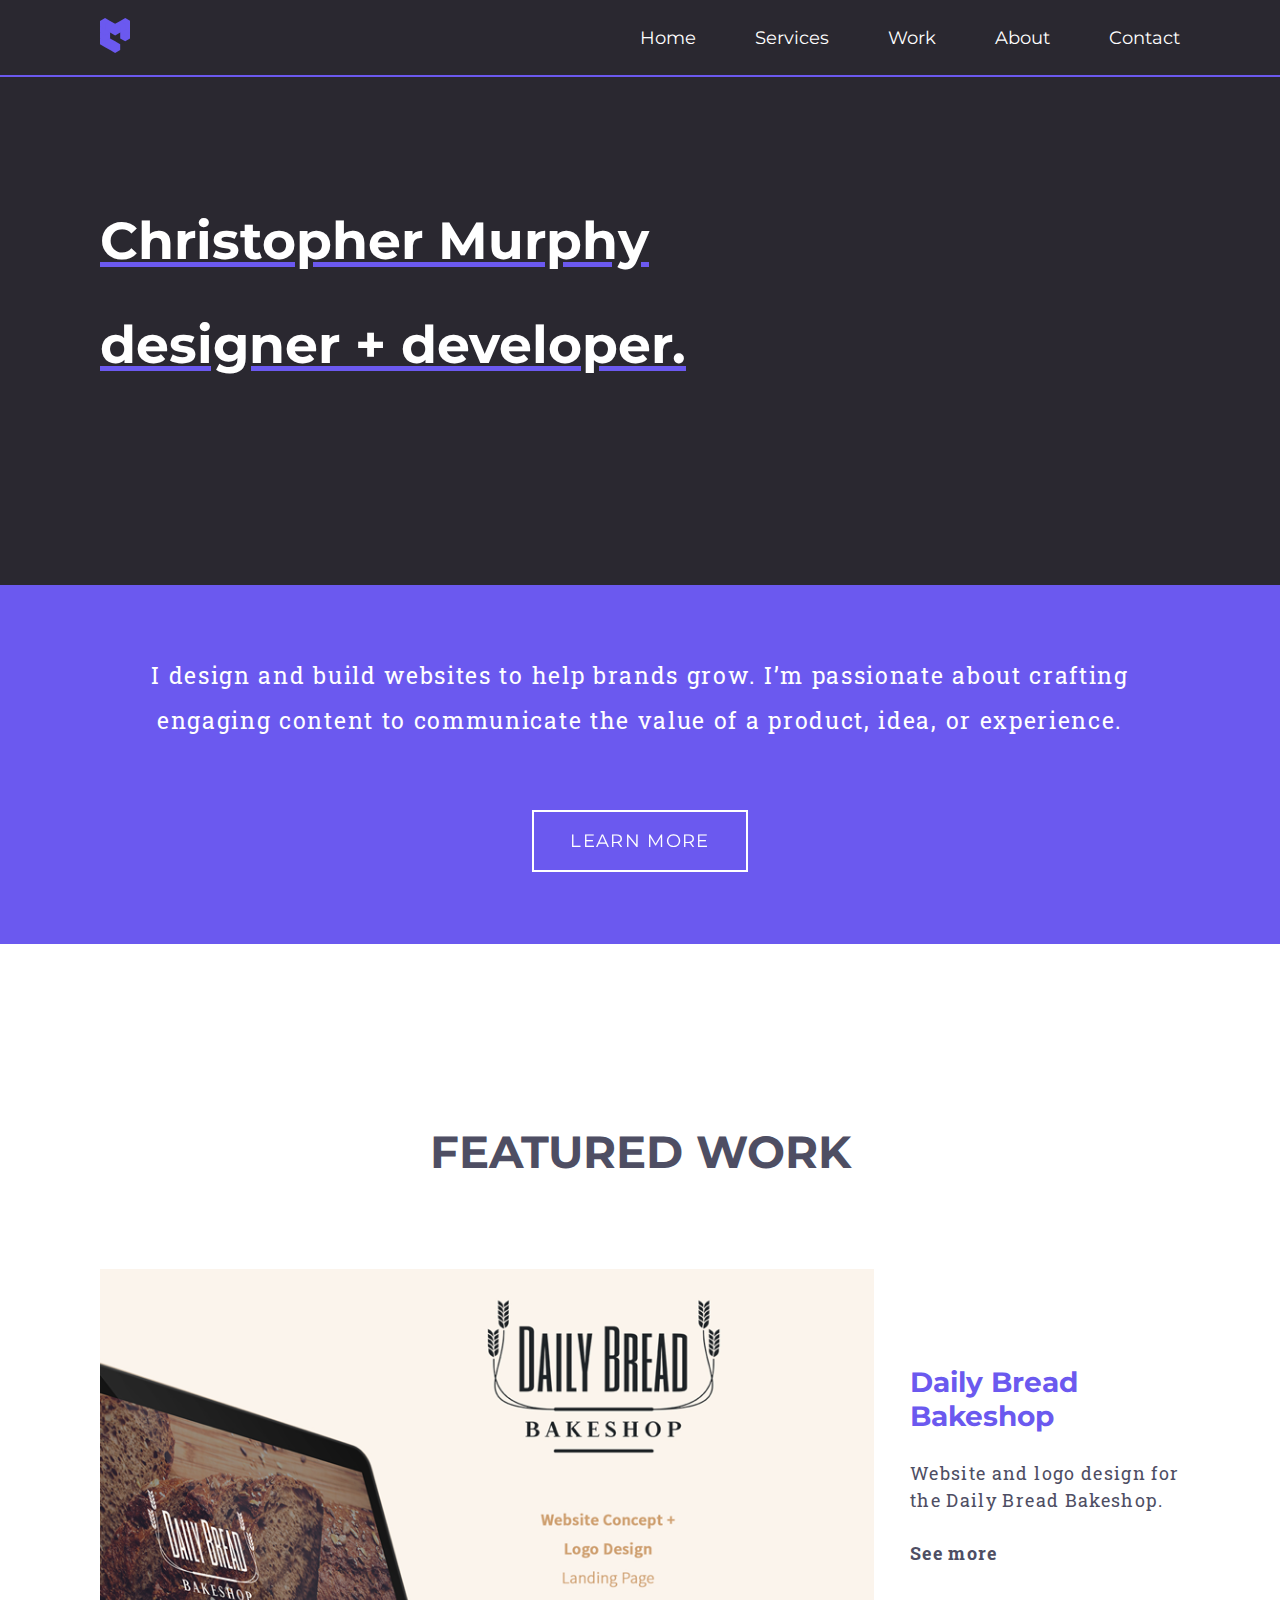
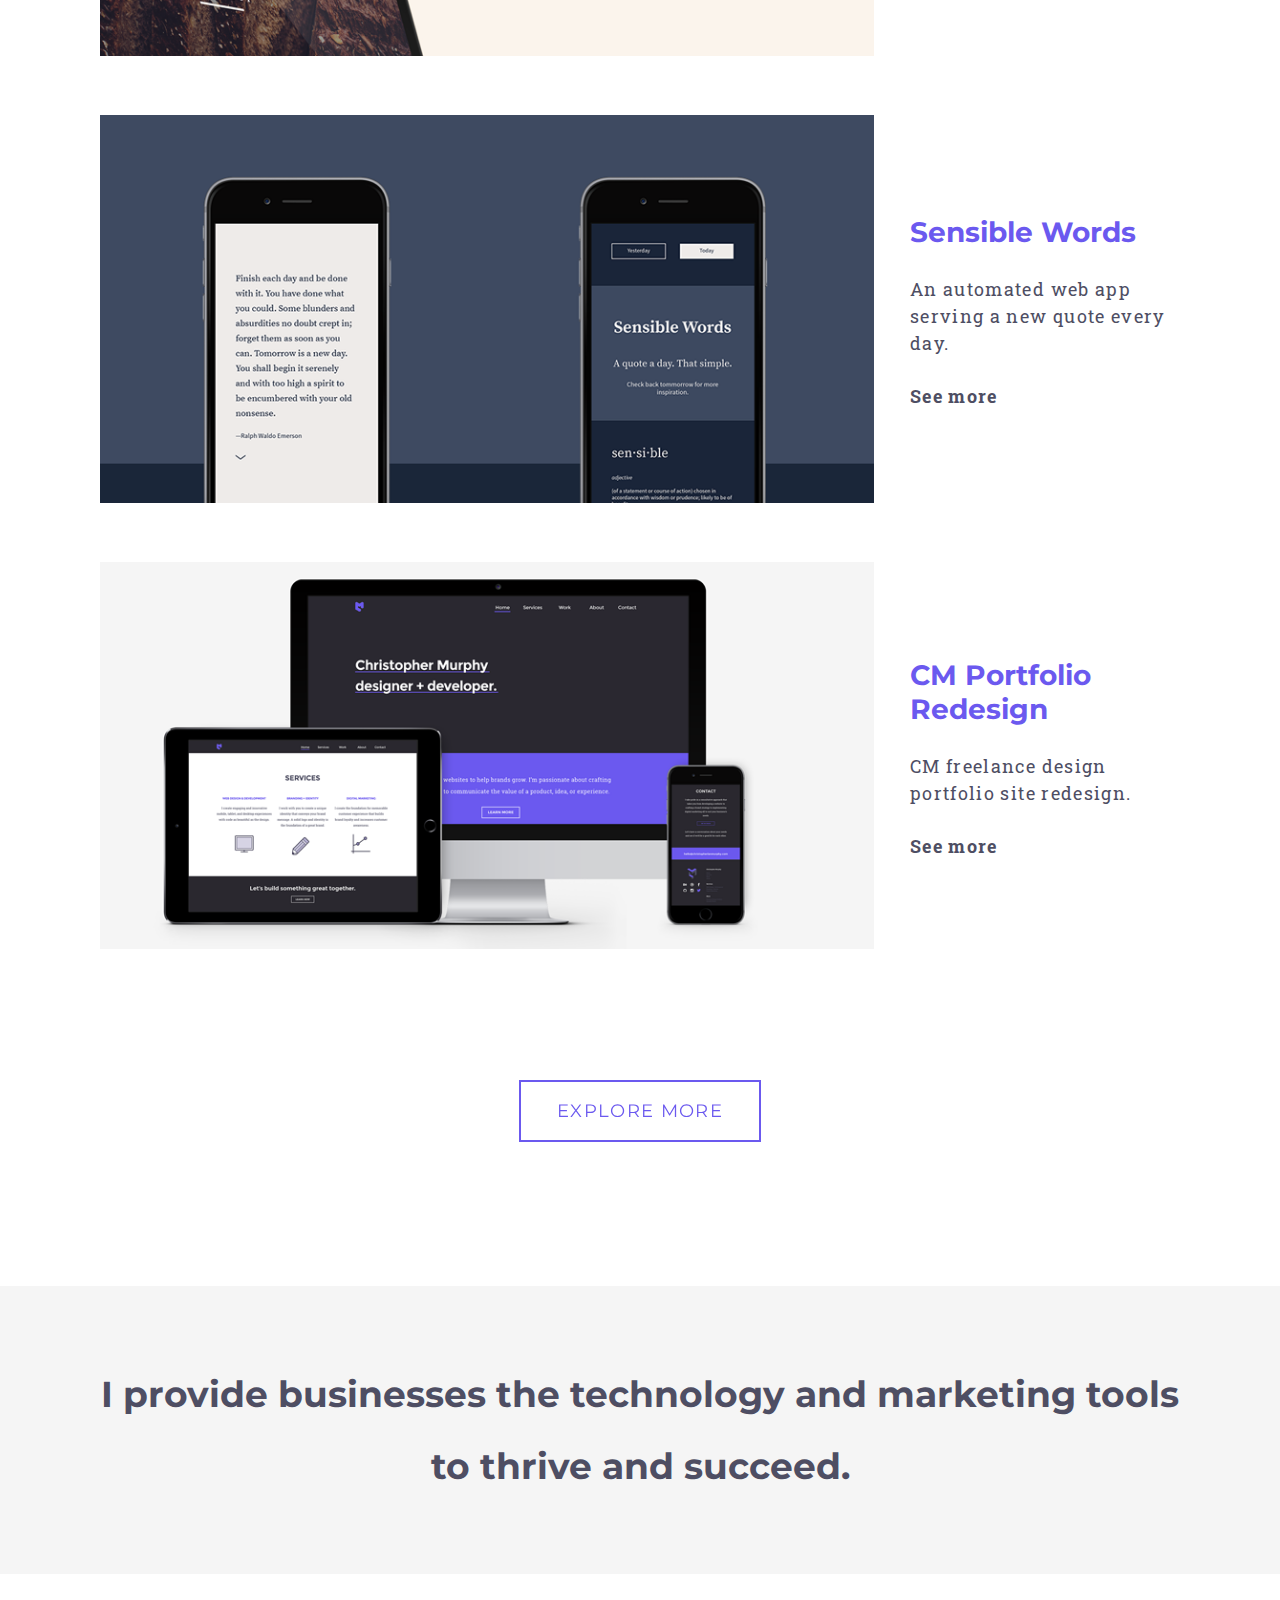
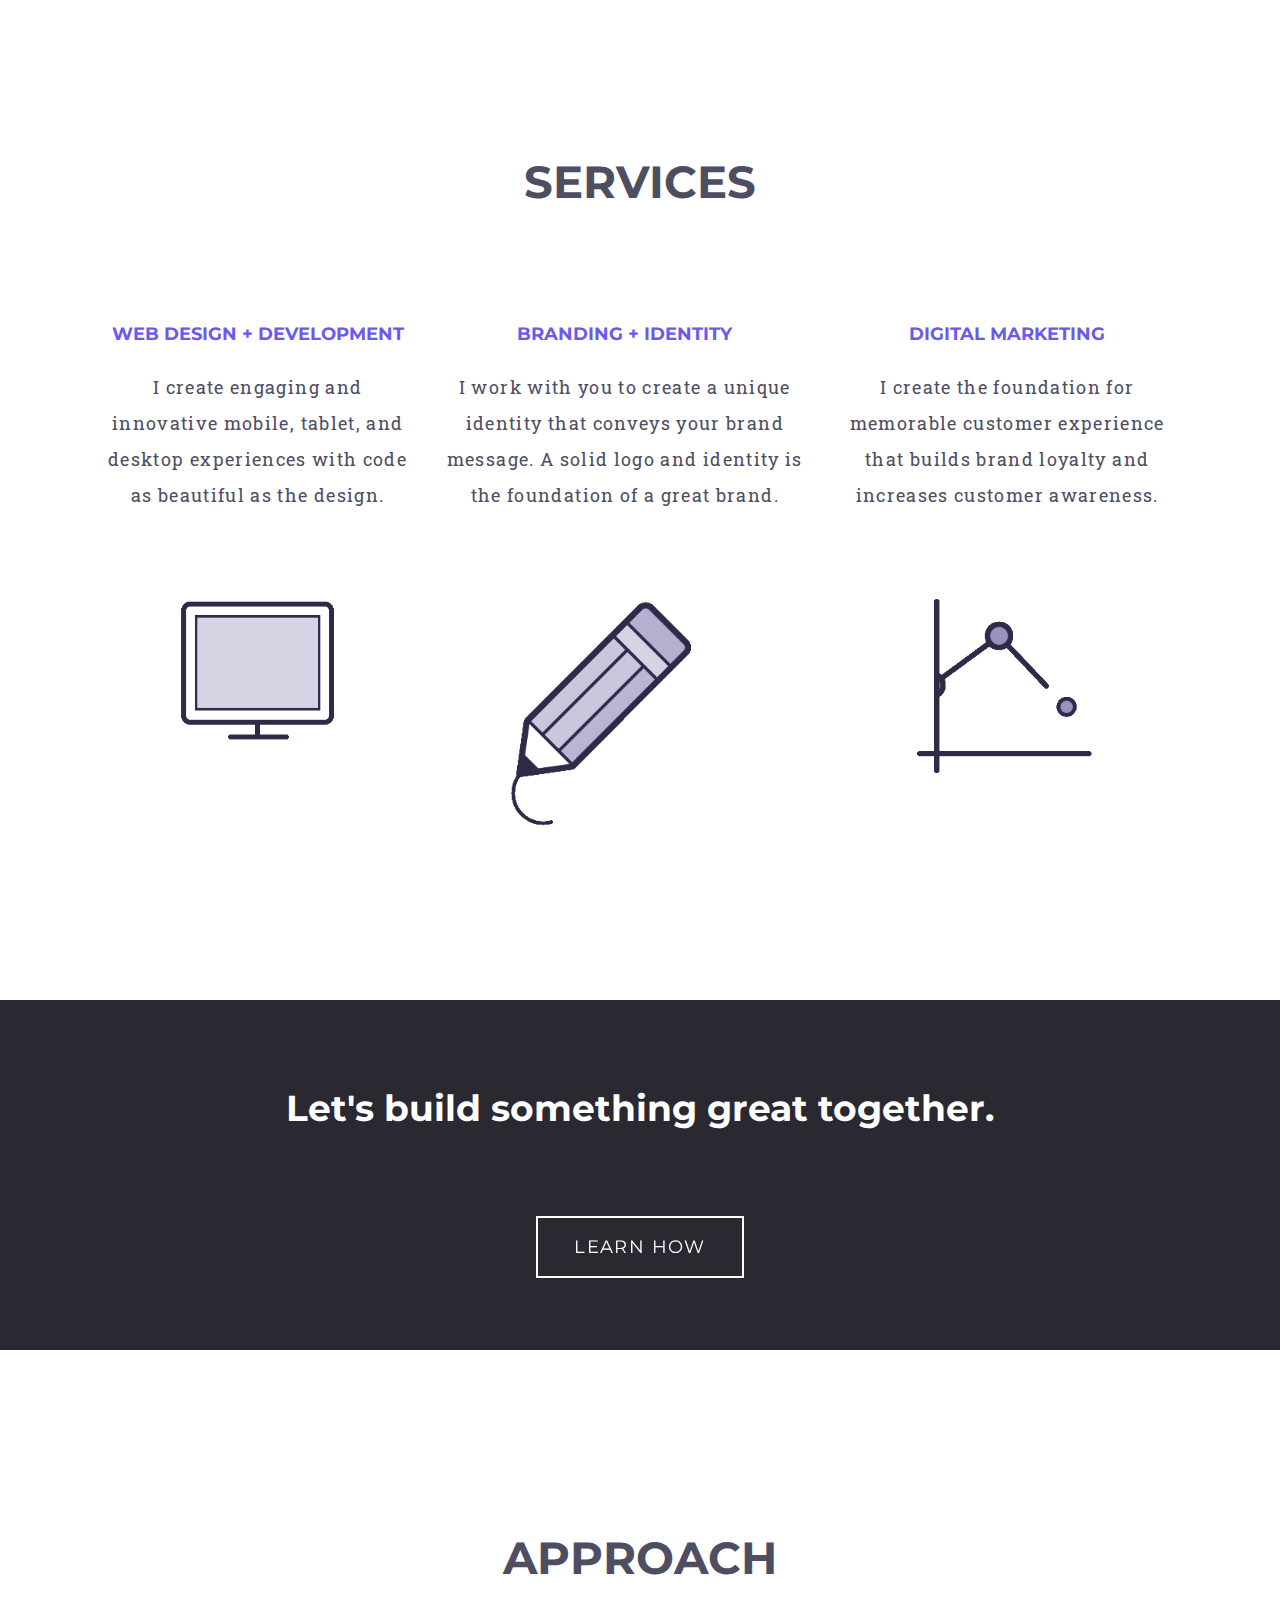
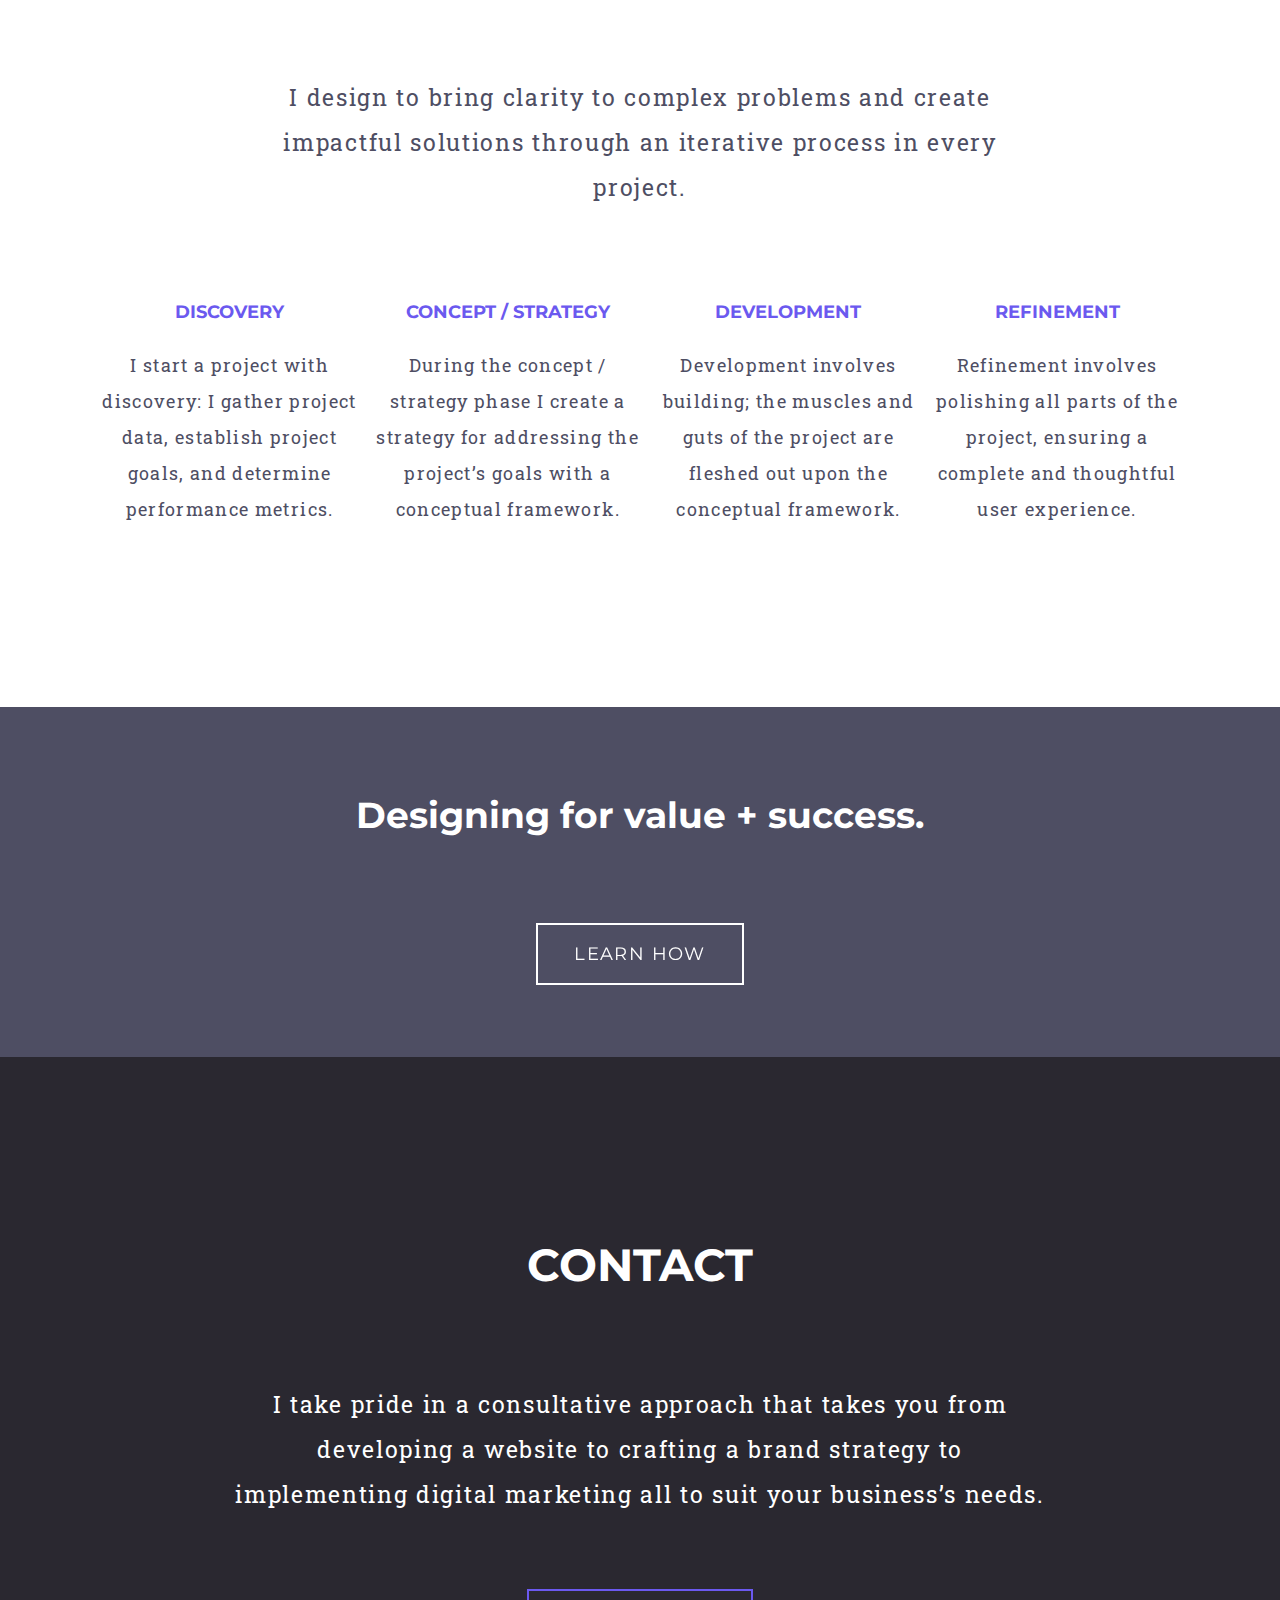
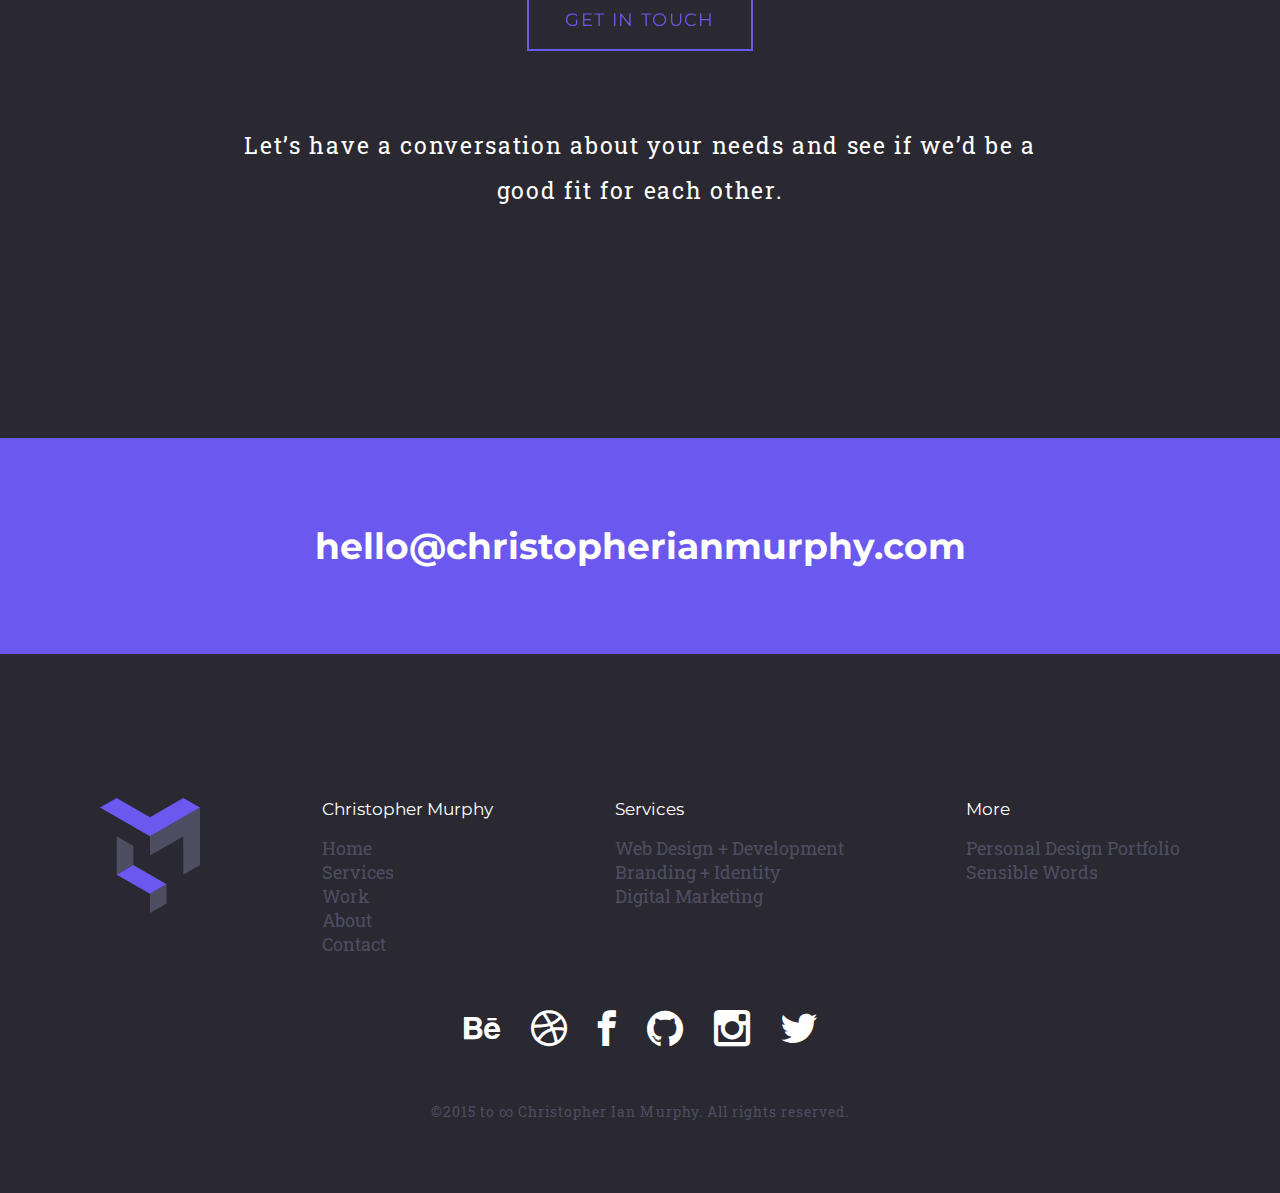
==== commit 7b547bd1: "Coding mobile menu" ====
--- a/index.html
+++ b/index.html
@@ -74,15 +74,28 @@
 							</svg></a>
 					</div>
 					<div class="col--half">
-						<ul class="nav__ul">
-							<li><a href="#top">Home</a></li>
-							<li><a href="services.html">Services</a></li>
-							<li><a href="">Work</a></li>
-							<li><a href="">About</a></li>
-							<li><a href="#contact">Contact</a></li>
-						</ul>
-					</div>
-				</div>
+						<div class="menu__icon">
+						</div>
+						<div class="menu">
+							<ul class="nav__ul">
+								<li><a href="#top">Home</a></li>
+								<li><a href="services.html">Services</a></li>
+								<li><a href="">Work</a></li>
+								<li><a href="">About</a></li>
+								<li><a href="#contact">Contact</a></li>
+							</ul>
+						</div>
+					</div>
+				</div>
+			</div>
+			<div class="col--half menu--mobile row">
+				<ul class="nav__ul">
+					<li><a href="#top">Home</a></li>
+					<li><a href="services.html">Services</a></li>
+					<li><a href="">Work</a></li>
+					<li><a href="">About</a></li>
+					<li><a href="#contact">Contact</a></li>
+				</ul>
 			</div>
 		</nav>
 		<div class="full-width full-width--plum">
--- a/2015_001_main.css
+++ b/2015_001_main.css
@@ -223,6 +223,9 @@
 	height: auto;
 	width: 100px;
 }
+
+.menu--mobile {display: none;}
+.menu__icon {display: none;}
 
 .nav {
 	align-items: center;
@@ -424,14 +427,43 @@
 	column-count: 1;
 	}
 	
-	/* .nav__ul {
+	.menu {display: none;}
+	
+	.menu--mobile {
+		background-color: #2a2830;
+		border-bottom: 2px solid #6b59ef;
+		height: 100vh;
+		justify-content: space-around;
+		width: 100%;
+	}
+	
+	.menu--mobile--active {display: flex;}
+	
+	.menu__icon {
+		background: url(00_assets/04_icons/2015_001_hamburger.svg) no-repeat;
+		background-position: center;
+		background-size: 50%;
+		display: block;
+		height: 60px;
+		width: 60px;
+	}
+	
+	.nav__ul {
 		display: inline-block;
-		left: 0;
-		position: absolute;
-		top: 0;
-	}
-	
-	.nav__ul li {display: block;} */
+		text-align: center;
+		width: 100%;
+	}
+	
+	.nav__ul a {padding: 1em 4em;}
+	
+	.nav__ul li {
+		border-bottom: 2px solid #6b59ef;
+		display: block;
+		font-size: 1.5em;
+		padding: 1.25em 0;
+	}
+	
+	.nav__ul li:last-of-type {border-bottom: 0;}
 	
 	.preview__image {margin-right: 0;}
 	.preview__title {margin-top: 1em;}
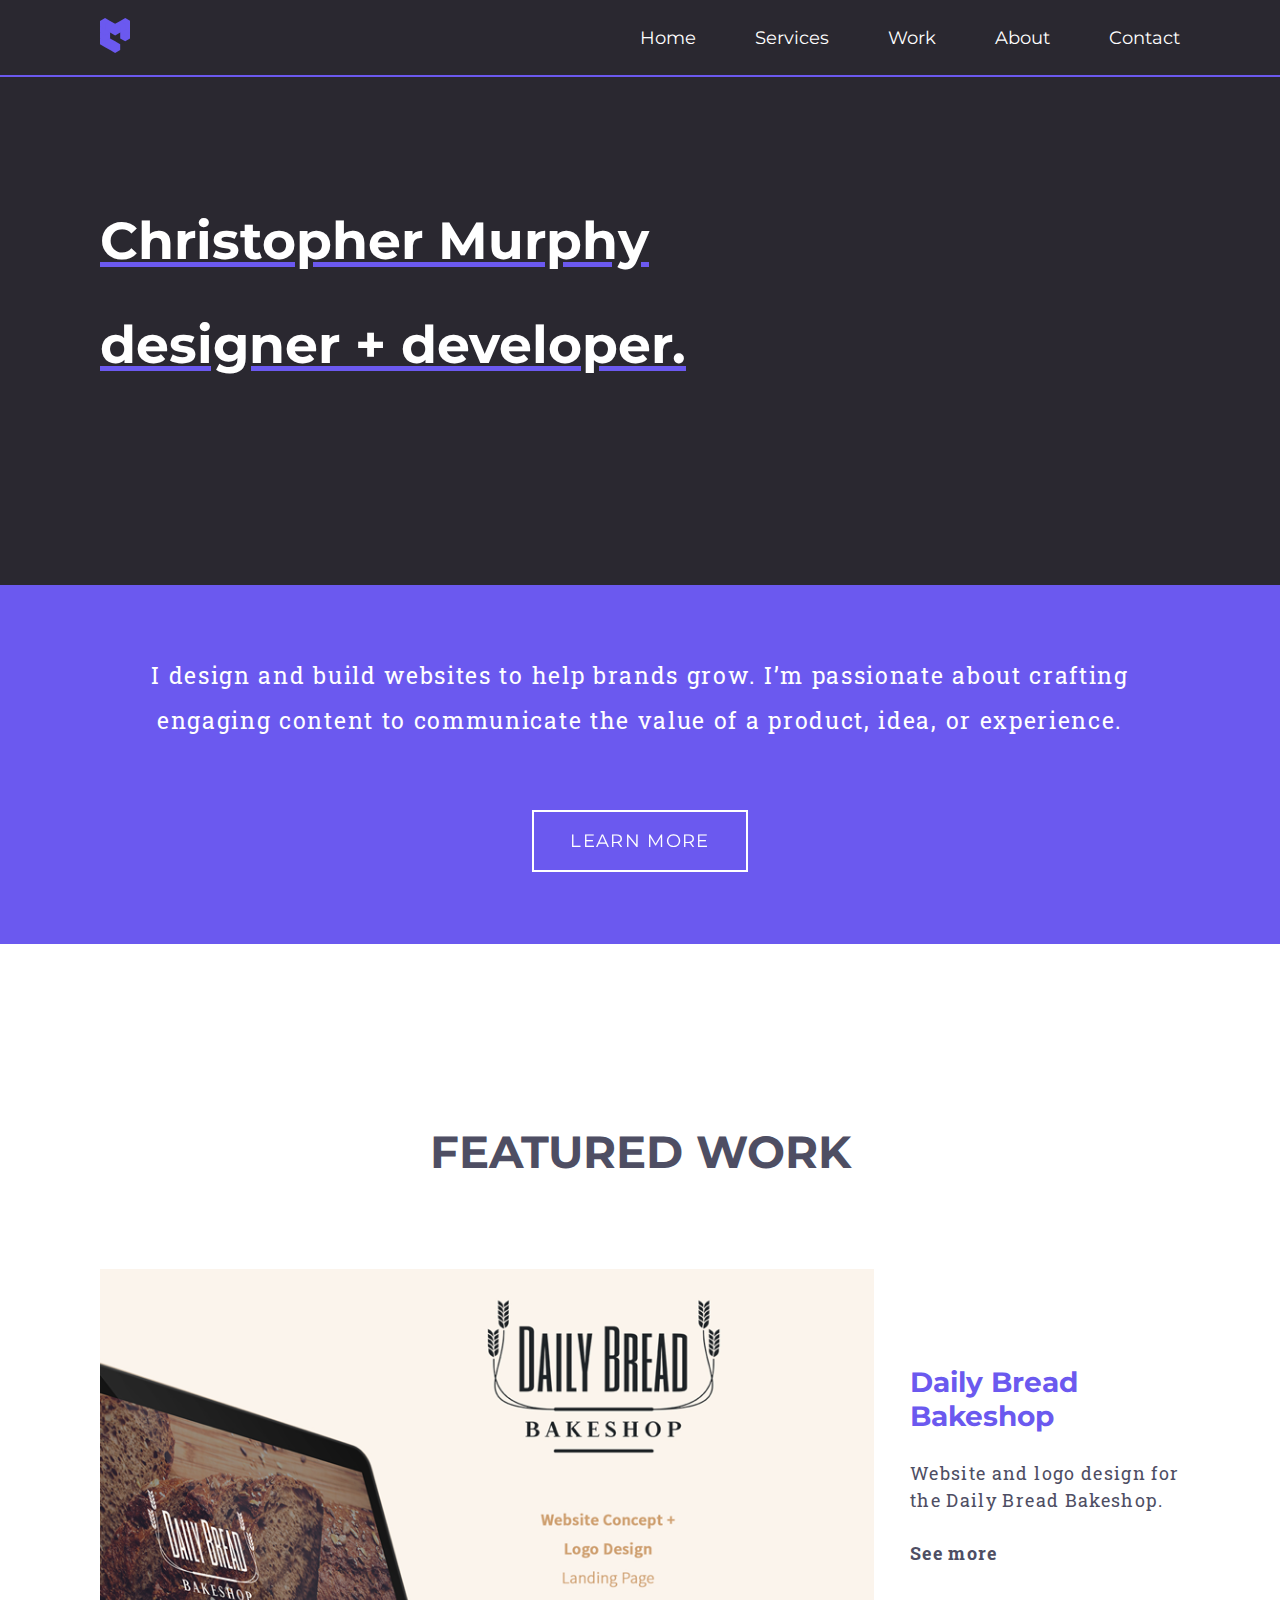
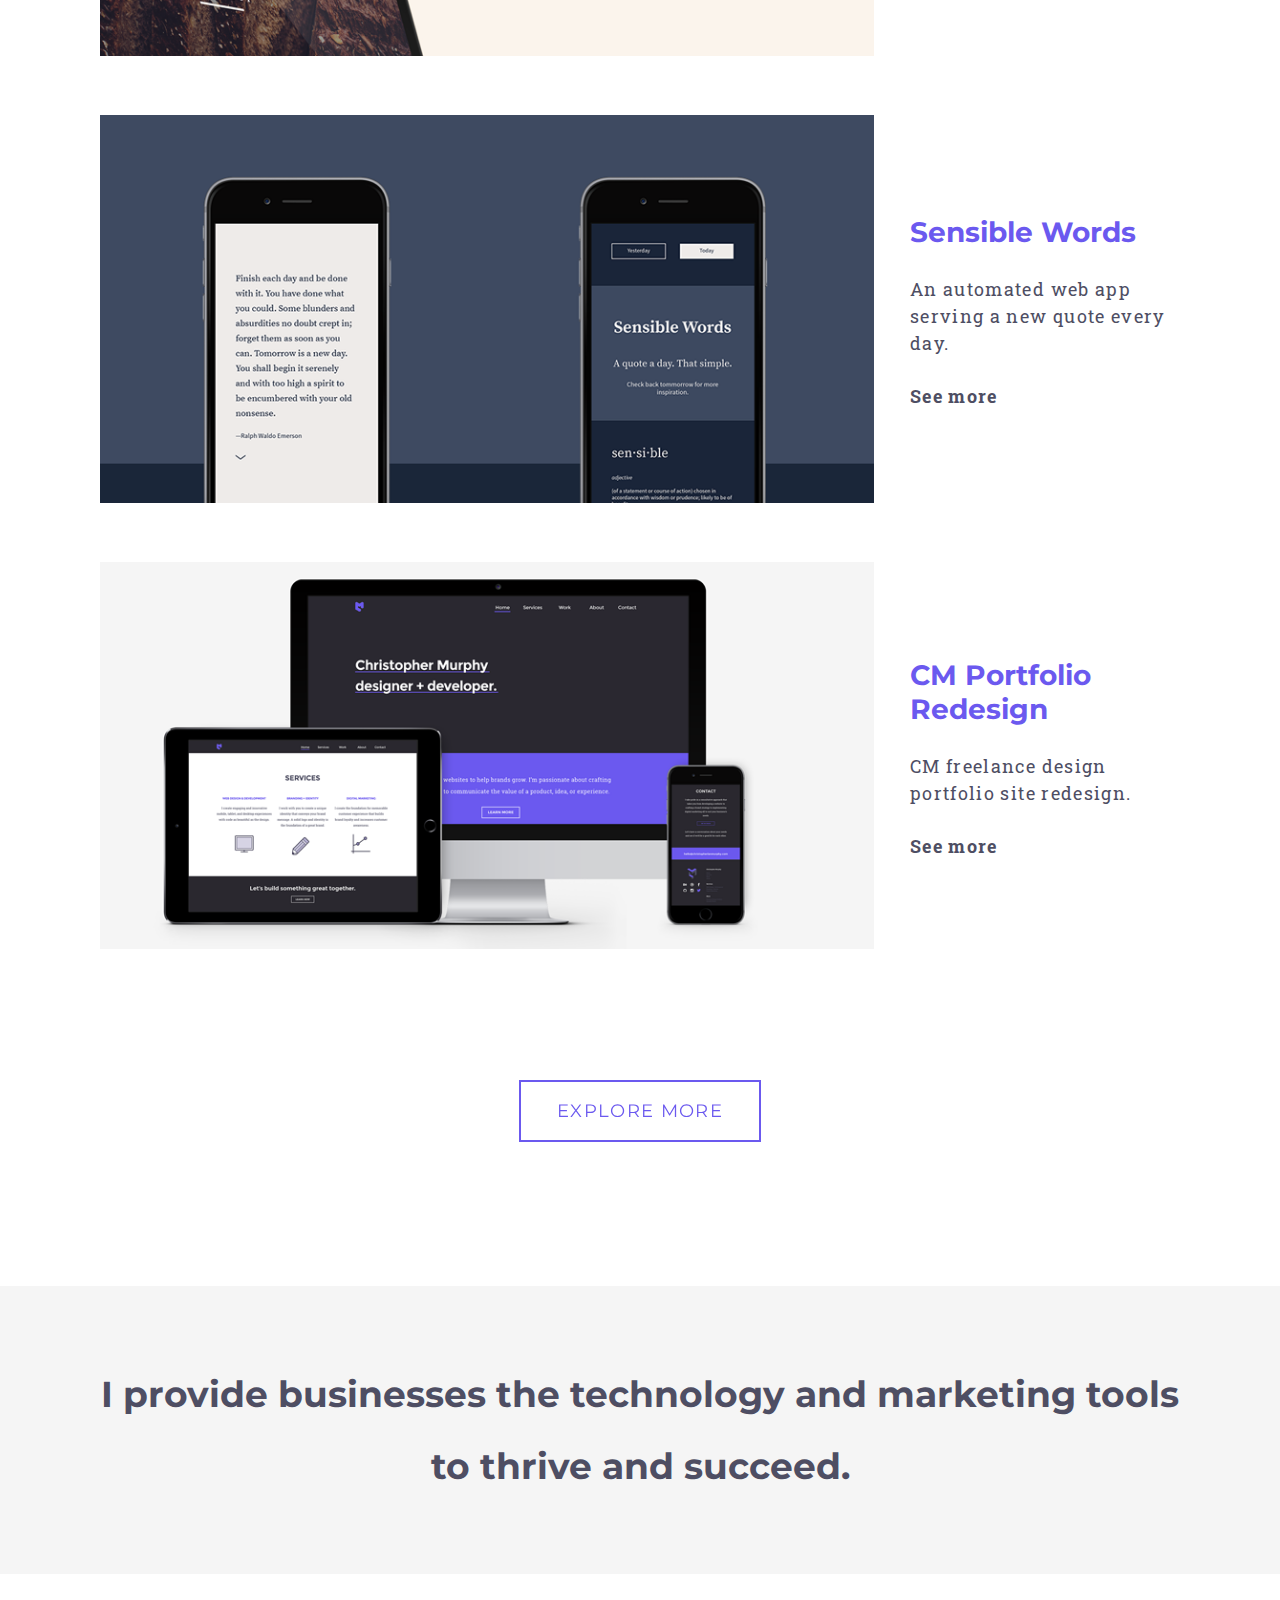
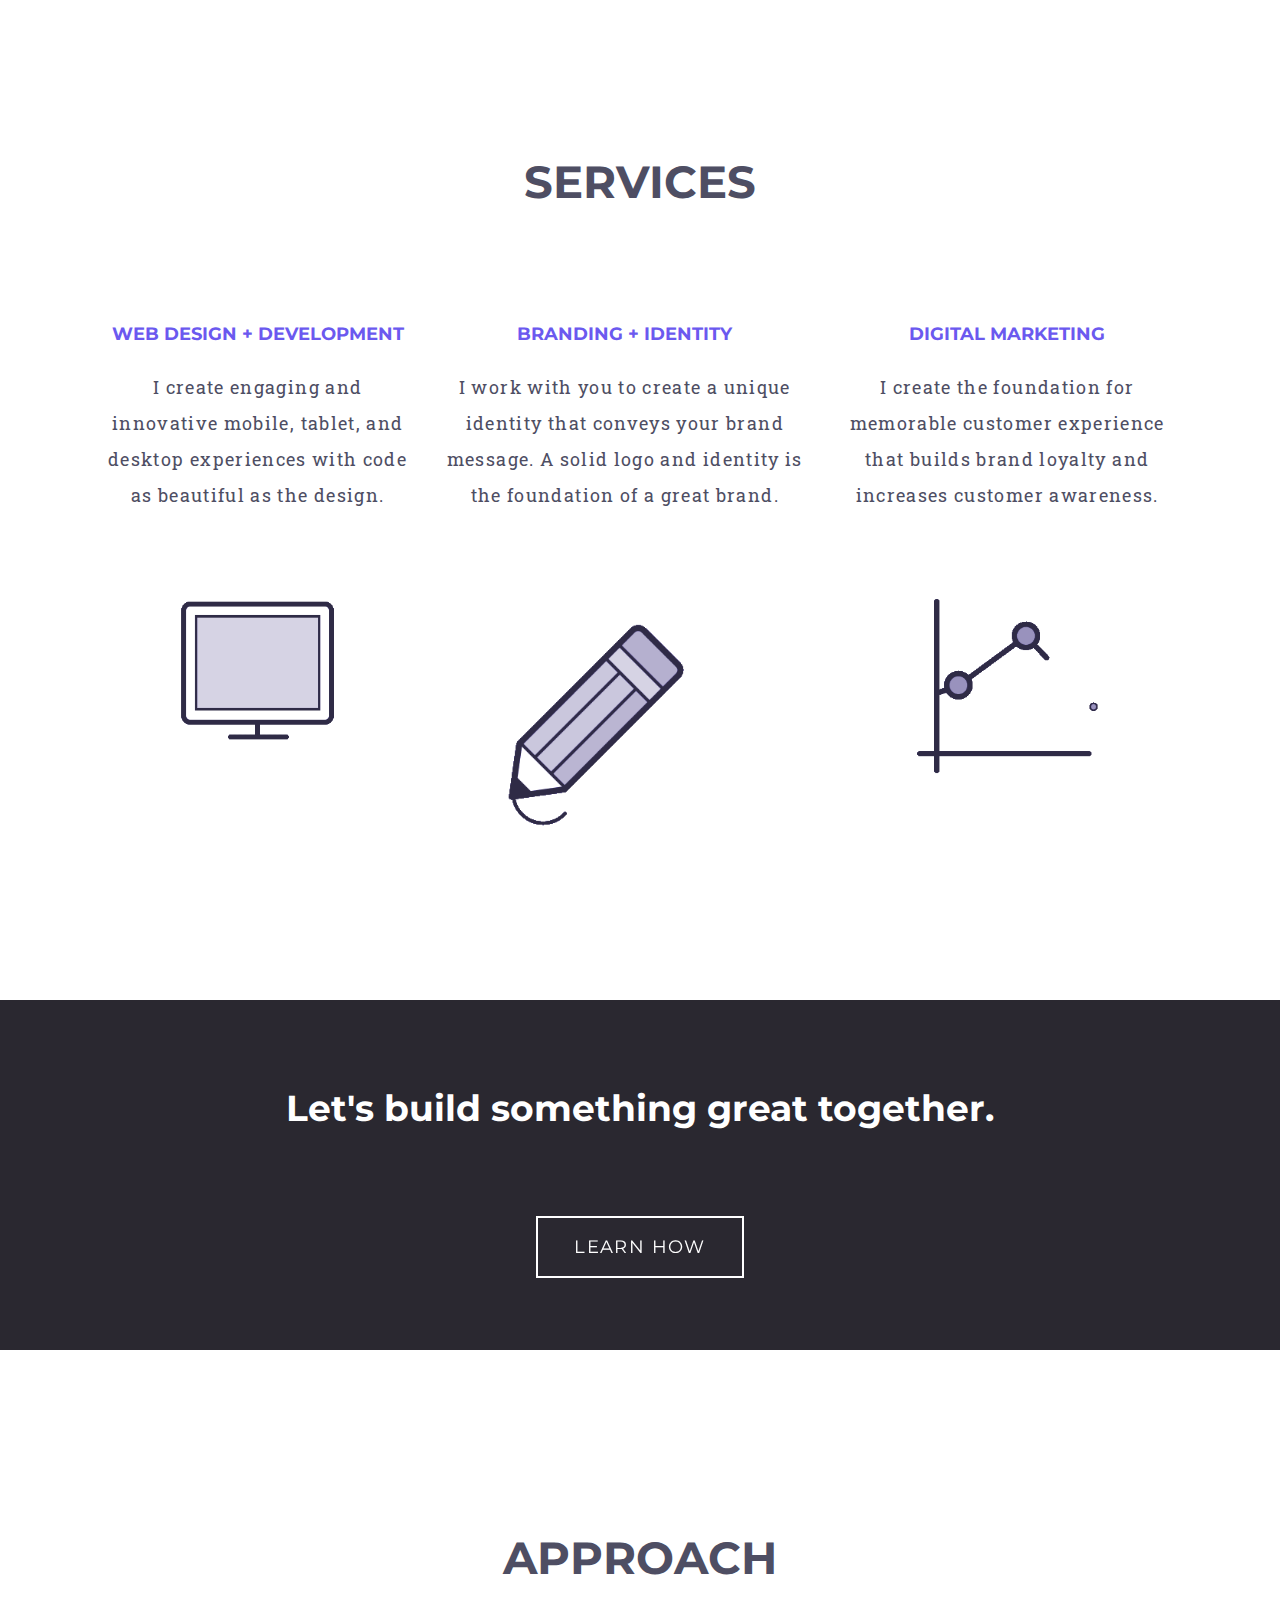
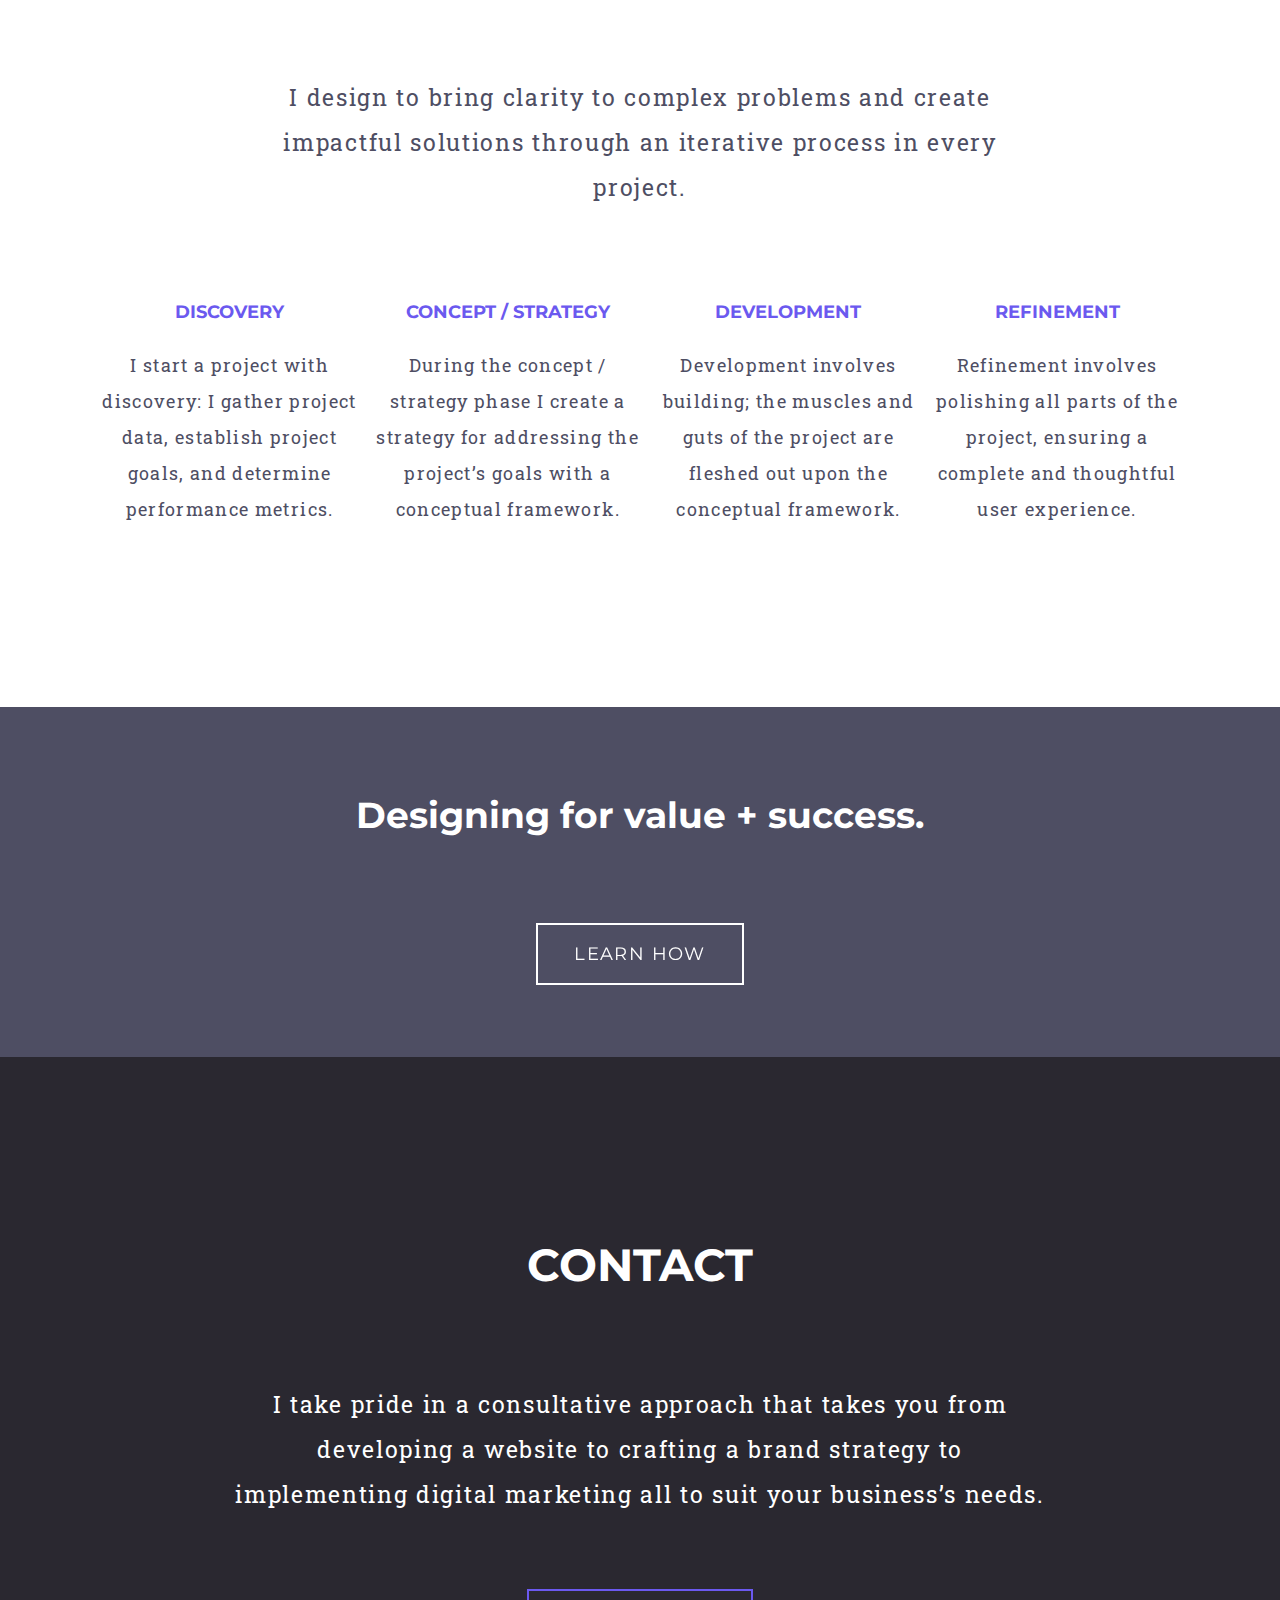
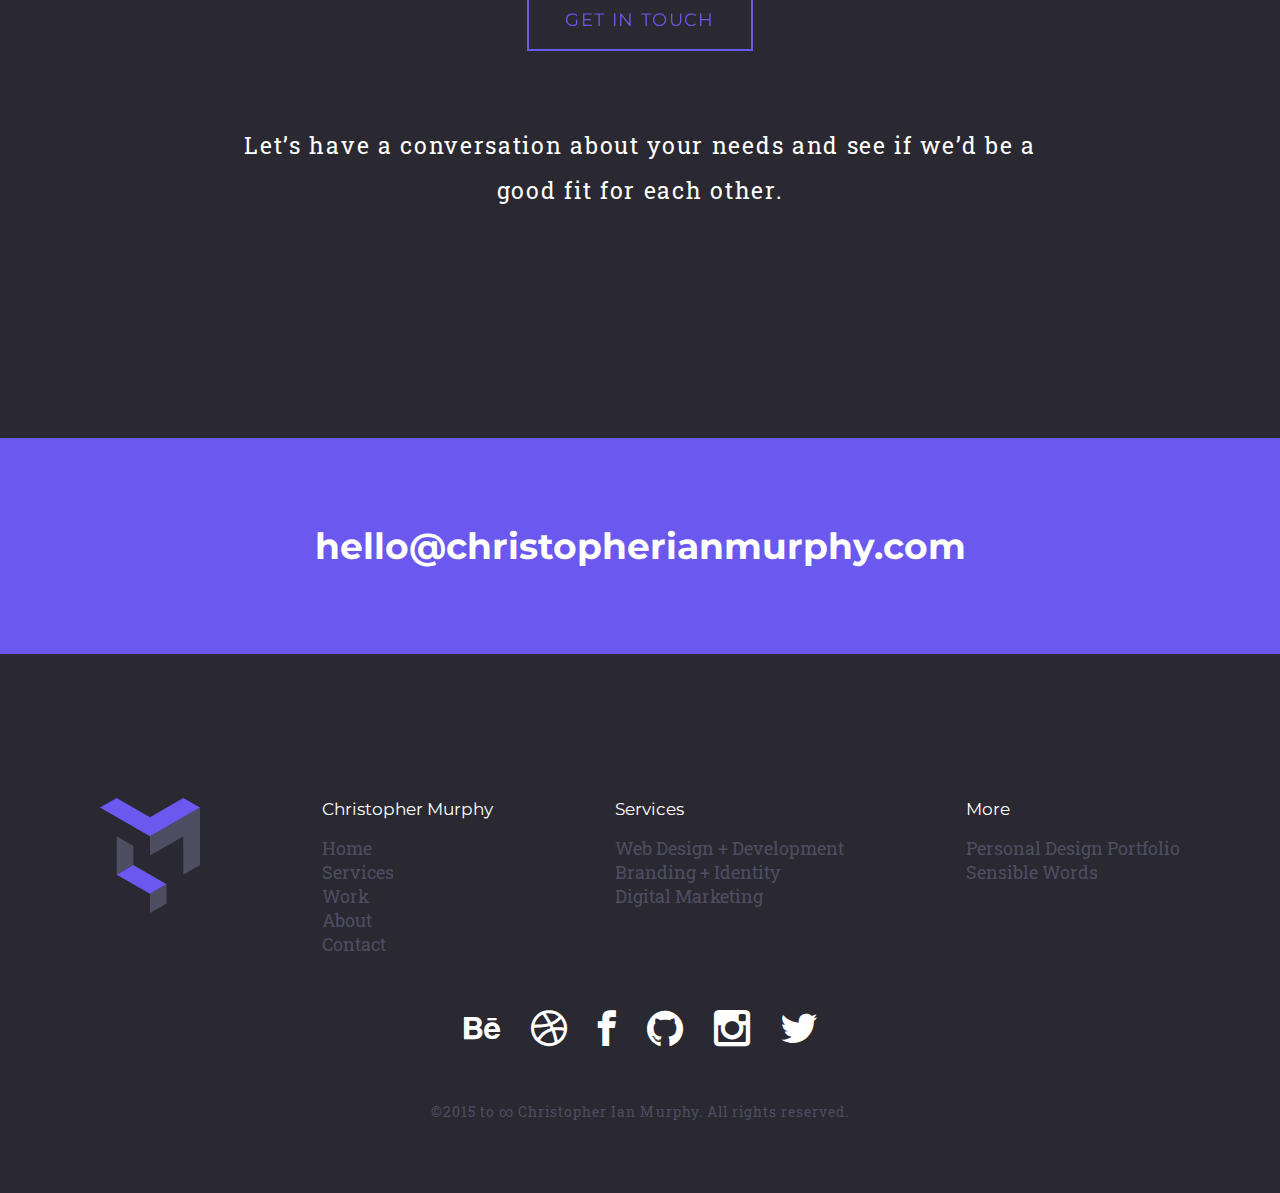
==== commit a6413e2c: "Implemented link animation" ====
--- a/index.html
+++ b/index.html
@@ -109,13 +109,14 @@
 					<p class="subtitle white">I design and build websites to help brands grow. I’m passionate about crafting engaging content to communicate the value of a product, idea, or experience.</p>
 				</div>
 				<div class="row center center-vert">
-					<a href=""><div class="button button--white hvr-fade">
+					<a href="#work"><div class="button button--white hvr-fade">
 						<p>Learn more<p>
 					</div></a>
 				</div>
 			</div>
 		</div>
 		<div class="container-main" style="padding-bottom: 4em;">
+		<a id="work"></a><!-- Featured Work -->
 			<h2>Featured Work</h2>
 			<div class="row center-vert space-between preview">
 				<div class="preview__image">
@@ -124,7 +125,7 @@
 				<div class="col--quarter">
 					<h3 class="preview__title"><a href="projects/daily-bread-bakeshop.html">Daily Bread Bakeshop</a></h3>
 					<p class="preview__description">Website and logo design for the Daily Bread Bakeshop.</p>
-					<p><strong><a href="projects/daily-bread-bakeshop.html">See more</a></strong></p>
+					<p><strong><a href="projects/daily-bread-bakeshop.html" class="linkUnderline">See more</a></strong></p>
 				</div>
 			</div>
 			<div class="row center-vert space-between preview">
@@ -134,7 +135,7 @@
 				<div class="col--quarter">
 					<h3 class="preview__title"><a href="projects/sensible-words.html">Sensible Words</a></h3>
 					<p class="preview__description">An automated web app serving a new quote every day.</p>
-					<p><strong><a href="projects/sensible-words.html">See more</a></strong></p>
+					<p><strong><a href="projects/sensible-words.html" class="linkUnderline">See more</a></strong></p>
 				</div>
 			</div>
 			<div class="row center-vert space-between preview">
@@ -144,7 +145,7 @@
 				<div class="col--quarter">
 					<h3 class="preview__title"><a href="">CM Portfolio Redesign</a></h3>
 					<p class="preview__description">CM freelance design portfolio site redesign.</p>
-					<p><strong><a href="">See more</a></strong></p>
+					<p><strong><a href="" class="linkUnderline">See more</a></strong></p>
 				</div>
 			</div>
 			<div class="row center center-vert">
@@ -164,17 +165,17 @@
 			<h2>Services</h2>
 			<div class="row space-between">
 				<div class="article">
-					<h4 class="article__title">Web Design + Development</h4>
+					<h4 class="article__title"><a href="services.html#webDev" class="linkUnderline">Web Design + Development</a></h4>
 					<p class="article__desc">I create engaging and innovative mobile, tablet, and desktop experiences with code as beautiful as the design.</p>
 					<img src="00_assets/03_gifs/animat-responsive-purple.gif" width="100%" height="auto">
 				</div>
 				<div class="article">
-					<h4 class="article__title">Branding + Identity</h4>
+					<h4 class="article__title"><a href="services.html#branding" class="linkUnderline">Branding + Identity</a></h4>
 					<p class="article__desc">I work with you to create a unique identity that conveys your brand message. A solid logo and identity is the foundation of a great brand.</p>
 					<img src="00_assets/03_gifs/animat-pencil-purple.gif" width="100%" height="auto">
 				</div>
 				<div class="article">
-					<h4 class="article__title">Digital Marketing</h4>
+					<h4 class="article__title"><a href="services.html#marketing" class="linkUnderline">Digital Marketing</a></h4>
 					<p class="article__desc">I create the foundation for memorable customer experience that builds brand loyalty and increases customer awareness. </p>
 					<img src="00_assets/03_gifs/animat-linechart-purple.gif" width="100%" height="auto">
 				</div>
@@ -248,7 +249,7 @@
 		</div>
 		<div class="full-width full-width--brightPurple">
 			<div class="row center">
-				<h2 class="full-width__headline white"><a href="mailto:hello@christopherianmurphy.com">hello@christopherianmurphy.com</a></h2>
+				<h2 class="full-width__headline white"><a href="mailto:hello@christopherianmurphy.com" class="linkUnderline linkUnderline--white">hello@christopherianmurphy.com</a></h2>
 			</div>
 		</div>
 		<div class="full-width full-width--plum">
--- a/2015_001_main.css
+++ b/2015_001_main.css
@@ -217,6 +217,23 @@
 
 .jumbotron__title span {color: #fff;}
 
+.linkUnderline {position: relative;}
+
+.linkUnderline:before {
+	background-color: #6b59ef;
+	bottom: 0;
+	content: "";
+	height: 2px;
+	left: 0;
+	position: absolute;
+	width: 100%;
+	visibility: hidden;
+	transform: scaleX(0);
+	transition: all 0.3s ease-in-out 0s;
+}
+
+.linkUnderline--white:before {background-color: #fff;}
+
 .logo {
 	background: url(00_assets/01_logos/2015_001-3d-purple.svg) no-repeat;
 	background-size: 100%;
@@ -342,6 +359,13 @@
 /* Desktop only */
 @media only screen and (min-width: 960px) and (min-resolution: 72dpi) {
 	a:hover {color: #6b59ef;}
+	
+	.linkUnderline:hover {color: #6b59ef;}
+	
+	.linkUnderline:hover:before {
+		visibility: visible;
+		transform: scaleX(1);
+	}
 	
 	.arrowUp a svg:hover .arrow {fill: #2a2830;}
 	
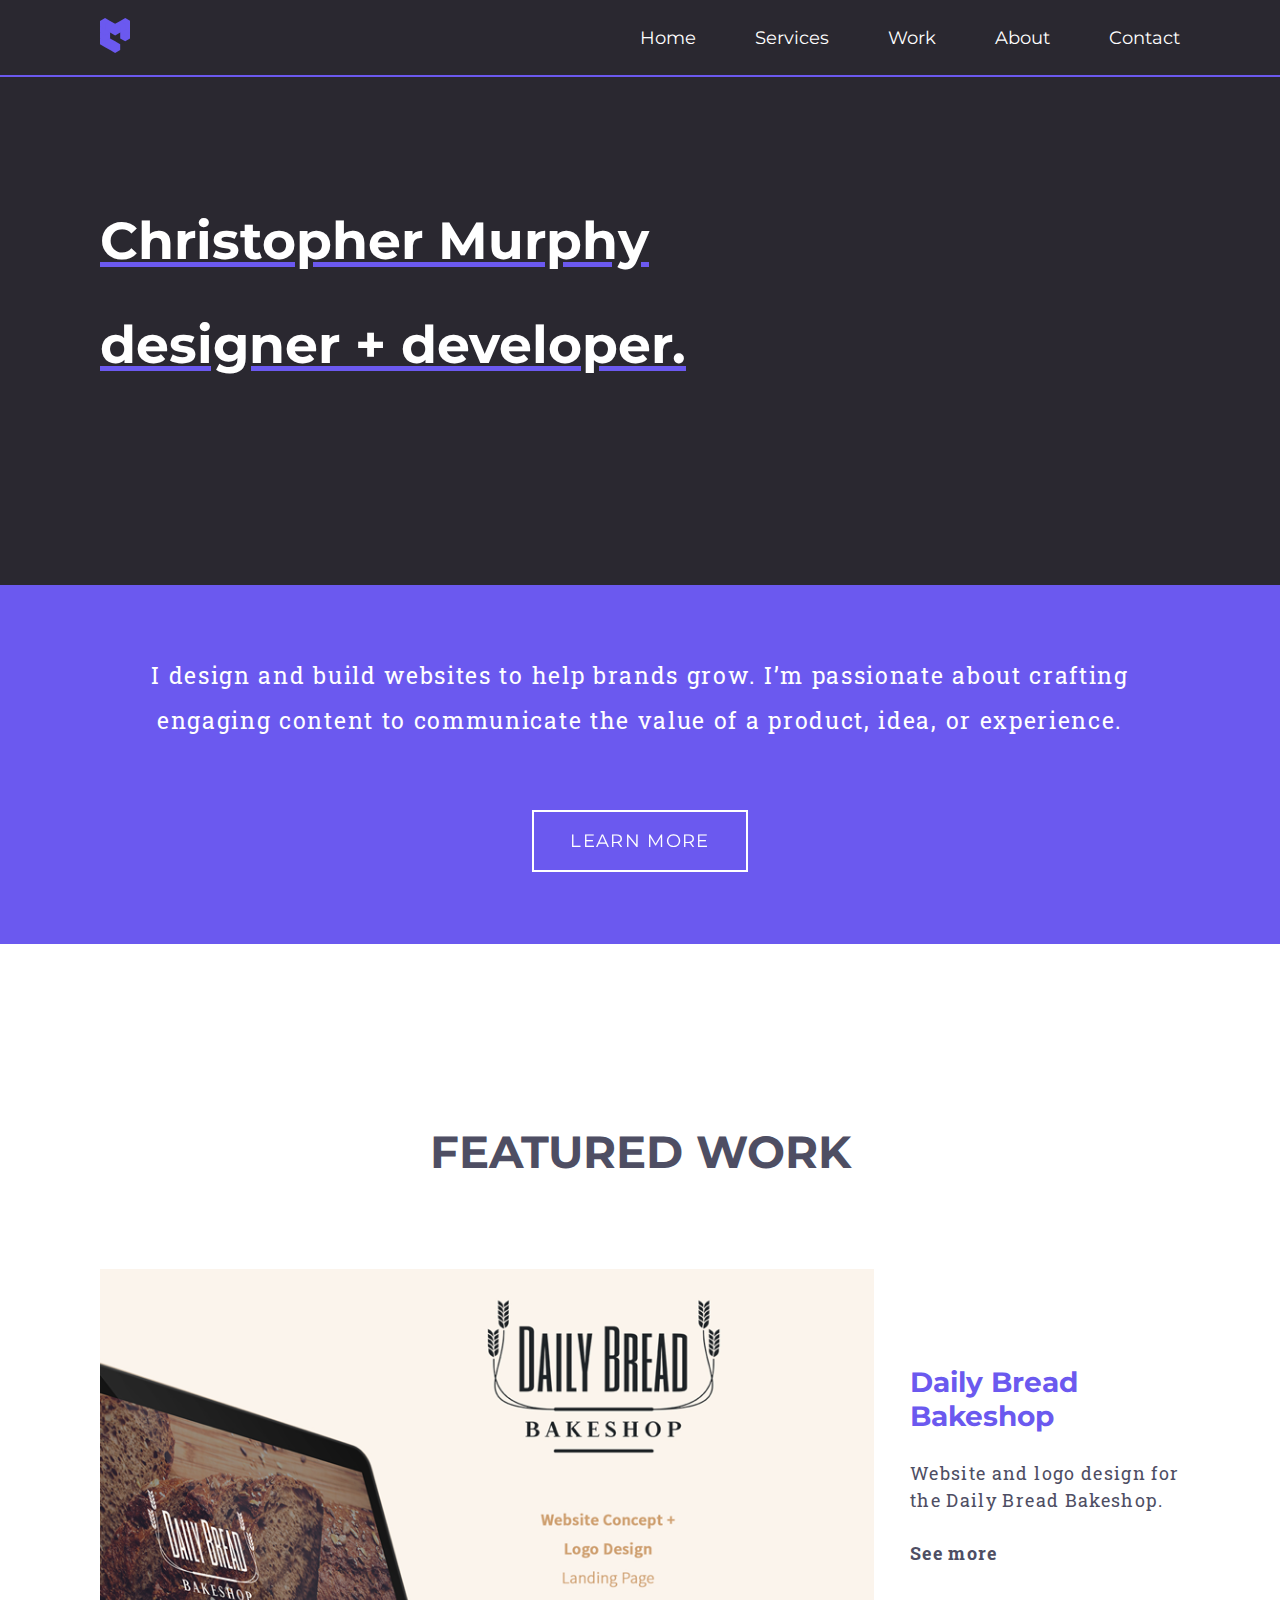
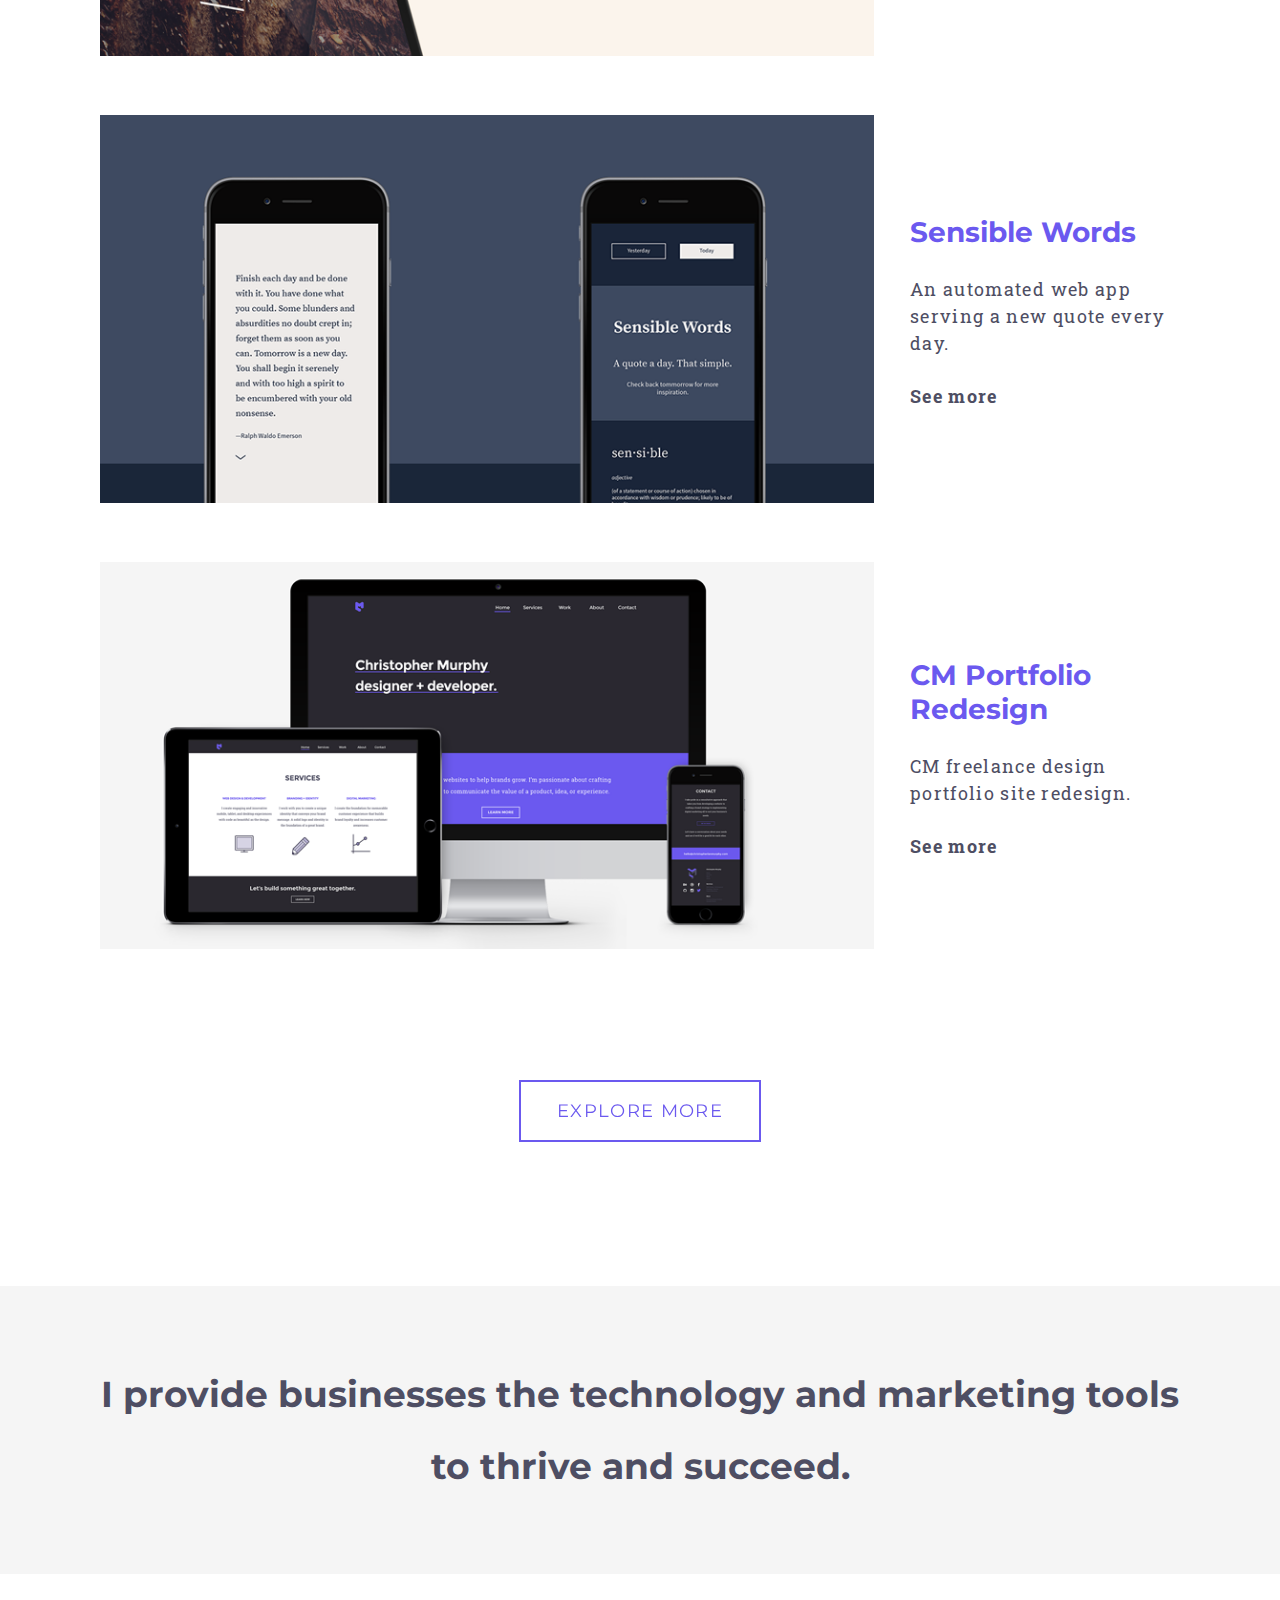
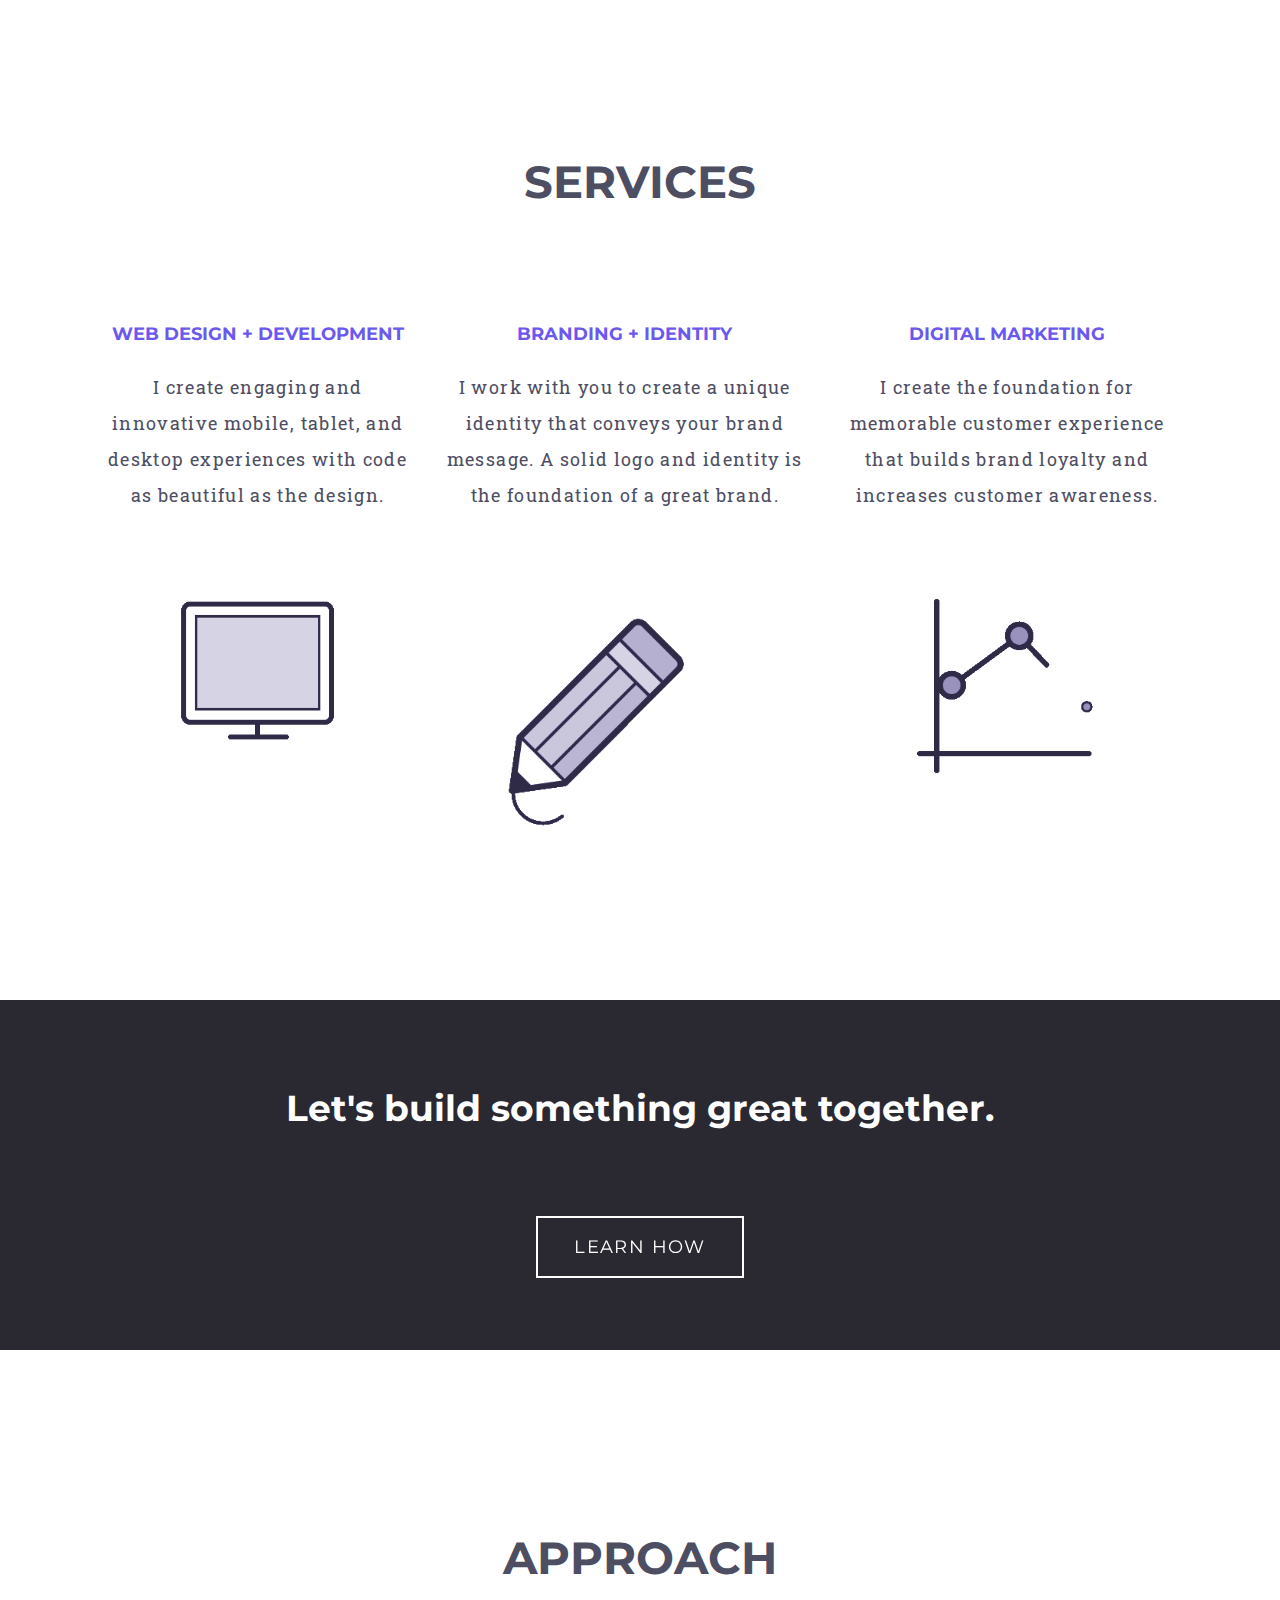
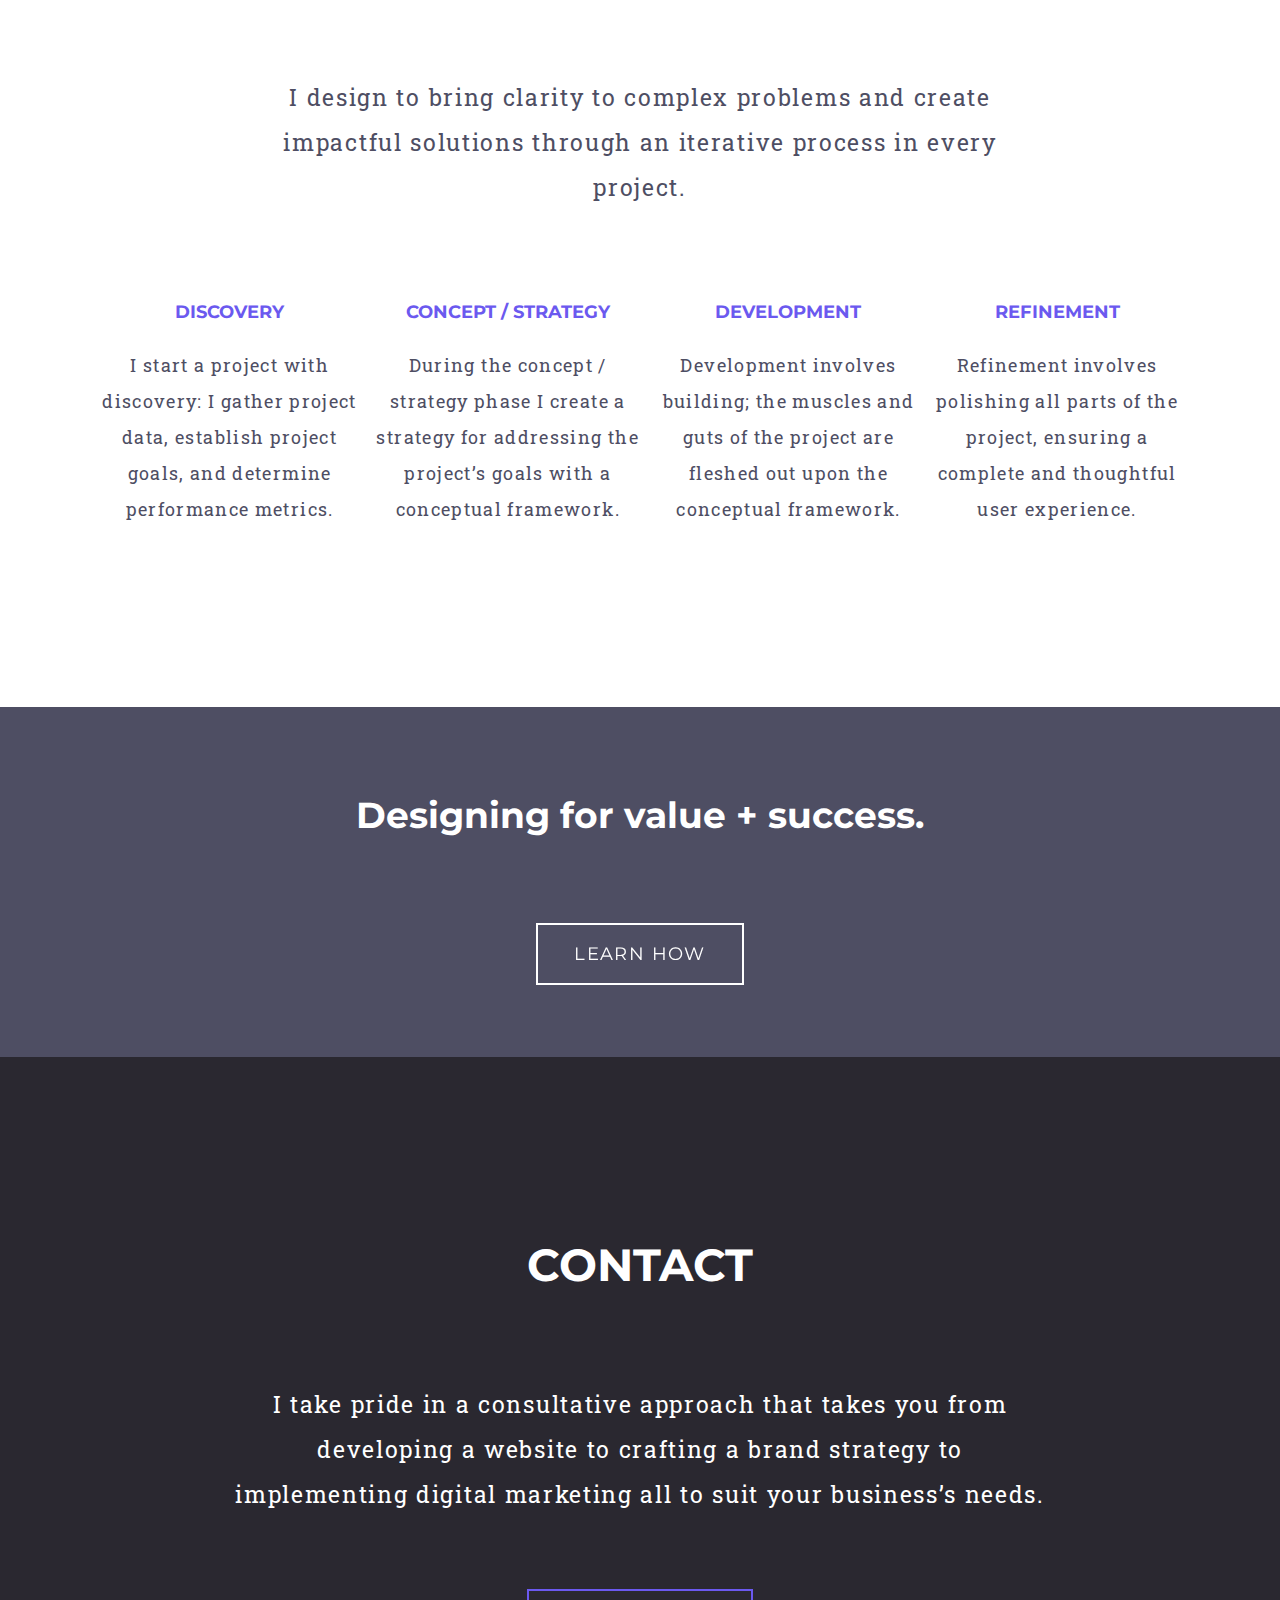
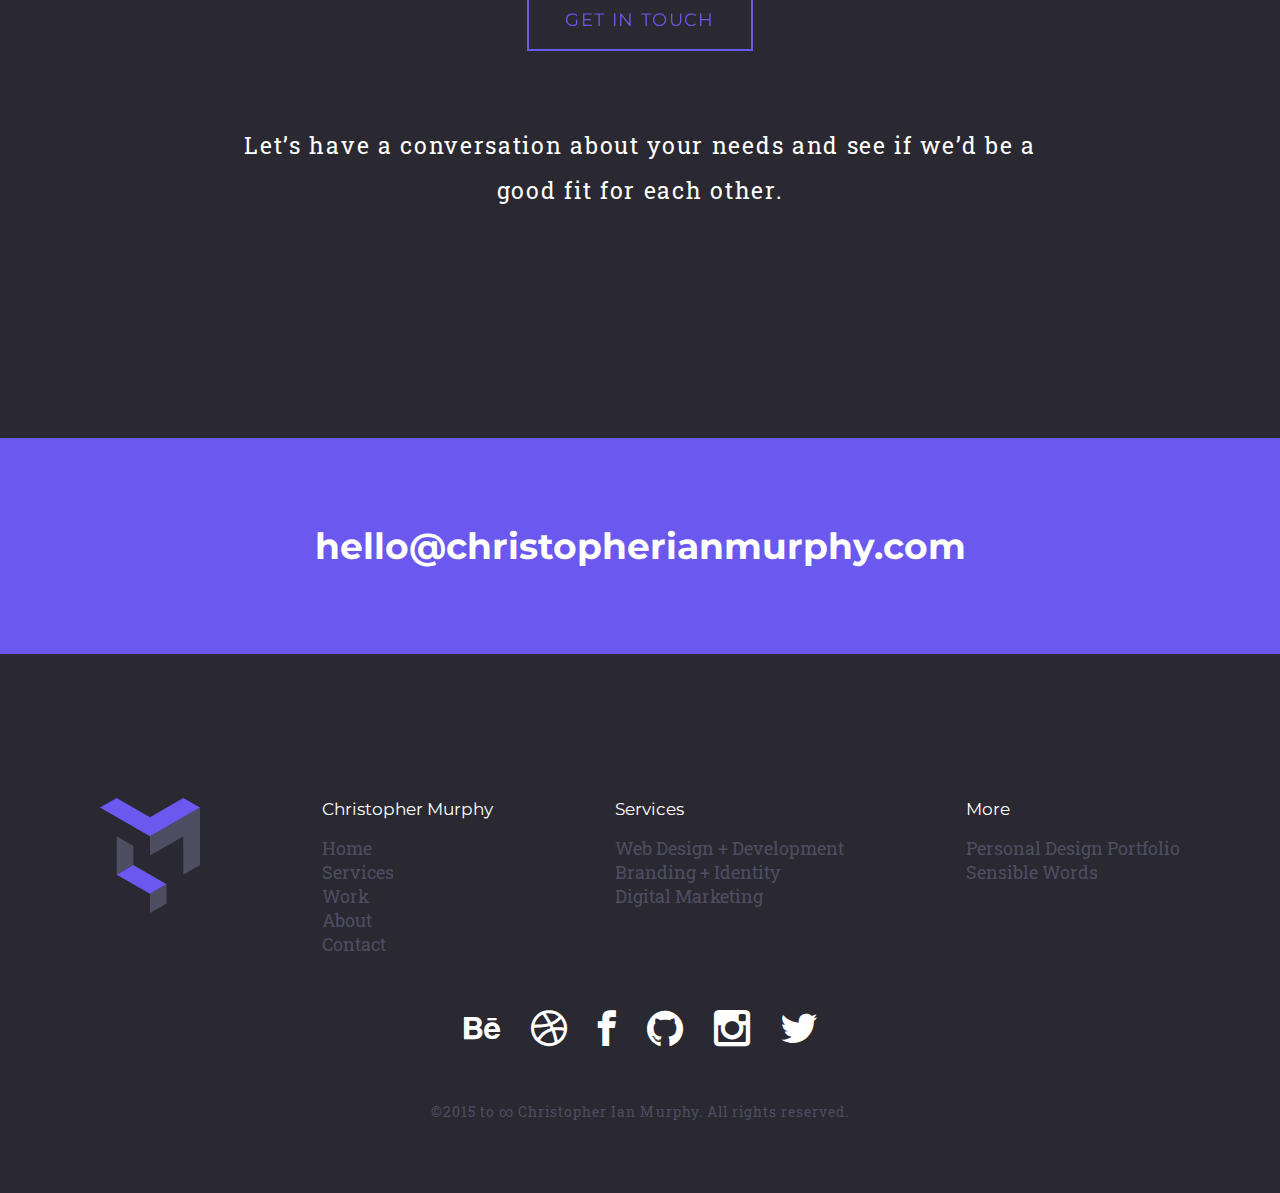
==== commit 81799f5f: "New Project Page" ====
--- a/index.html
+++ b/index.html
@@ -140,12 +140,12 @@
 			</div>
 			<div class="row center-vert space-between preview">
 				<div class="preview__image">
-					<a href=""><img src="00_assets/02_images/2015_001_preview_CMPortfolio.png"></a>
+					<a href="projects/cm-portfolio.html"><img src="00_assets/02_images/2015_001_preview_CMPortfolio.png"></a>
 				</div>
 				<div class="col--quarter">
-					<h3 class="preview__title"><a href="">CM Portfolio Redesign</a></h3>
+					<h3 class="preview__title"><a href="projects/cm-portfolio.html">CM Portfolio Redesign</a></h3>
 					<p class="preview__description">CM freelance design portfolio site redesign.</p>
-					<p><strong><a href="" class="linkUnderline">See more</a></strong></p>
+					<p><strong><a href="projects/cm-portfolio.html" class="linkUnderline">See more</a></strong></p>
 				</div>
 			</div>
 			<div class="row center center-vert">
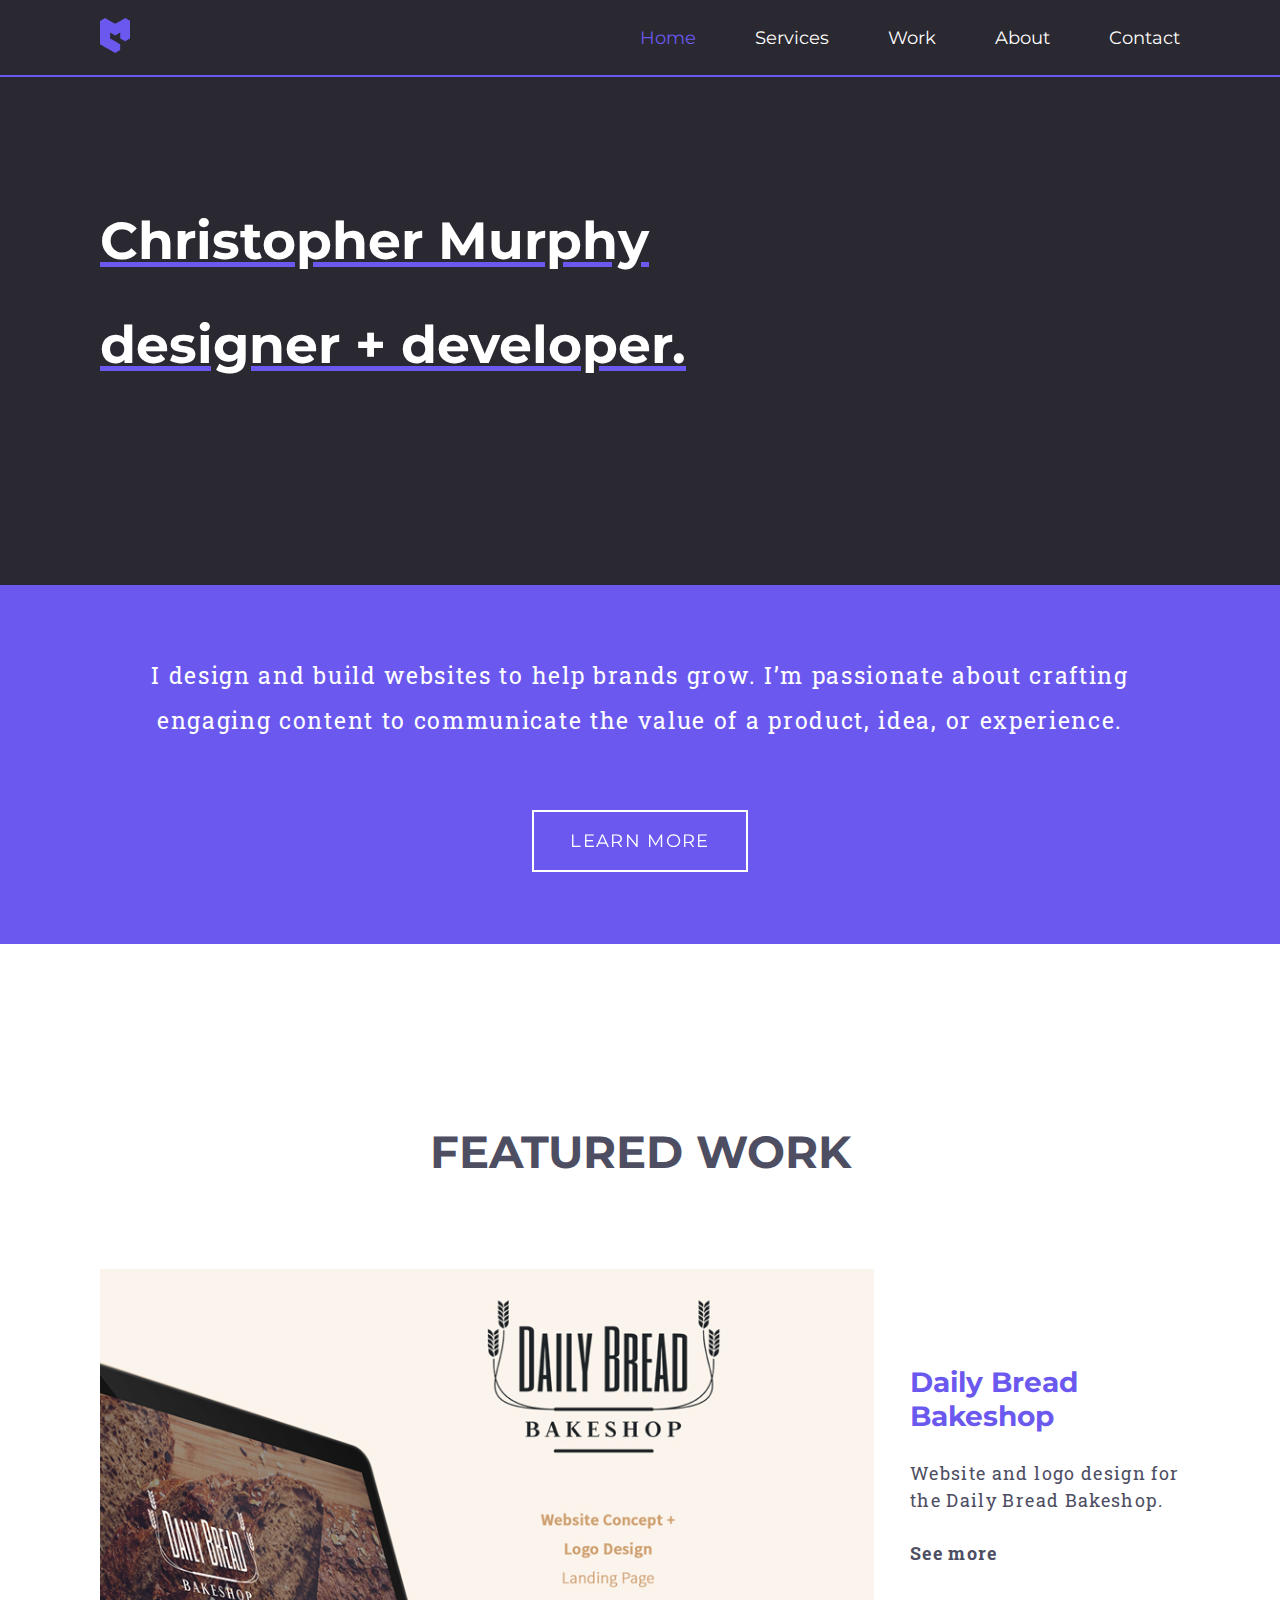
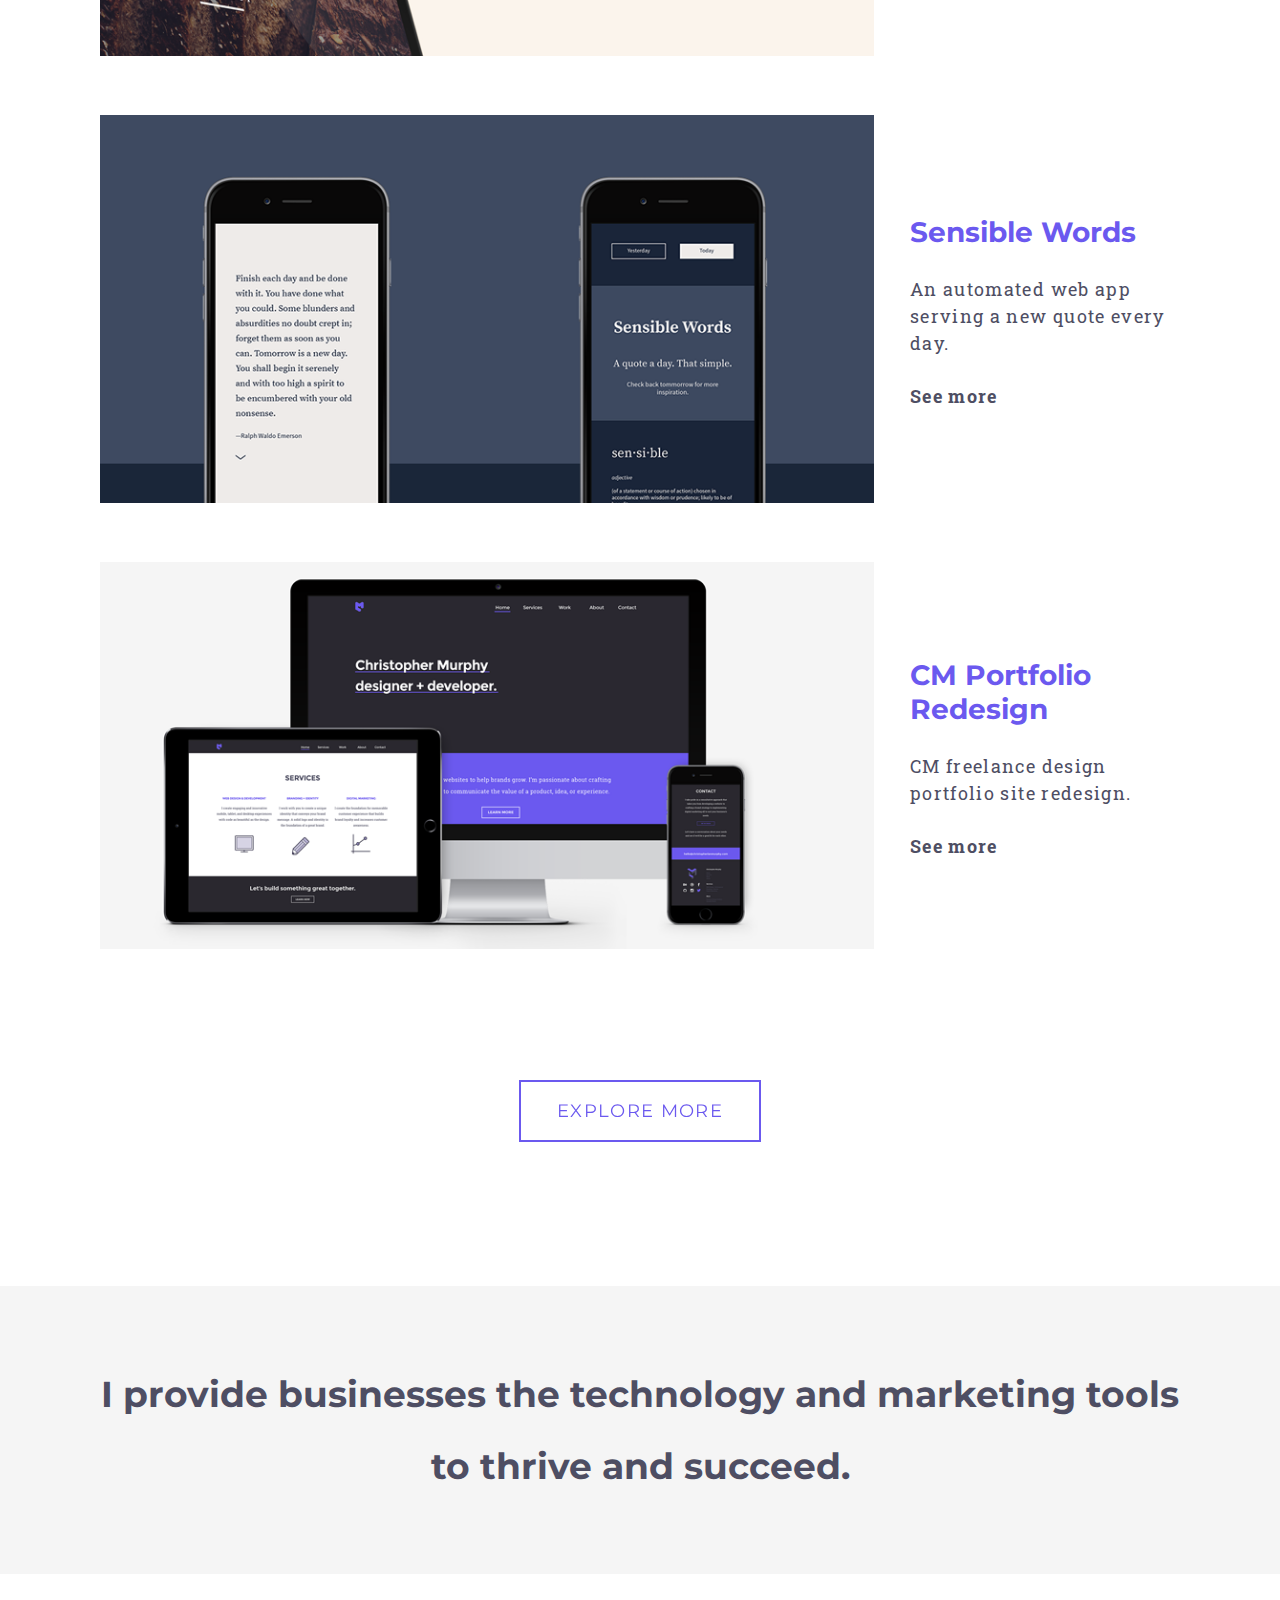
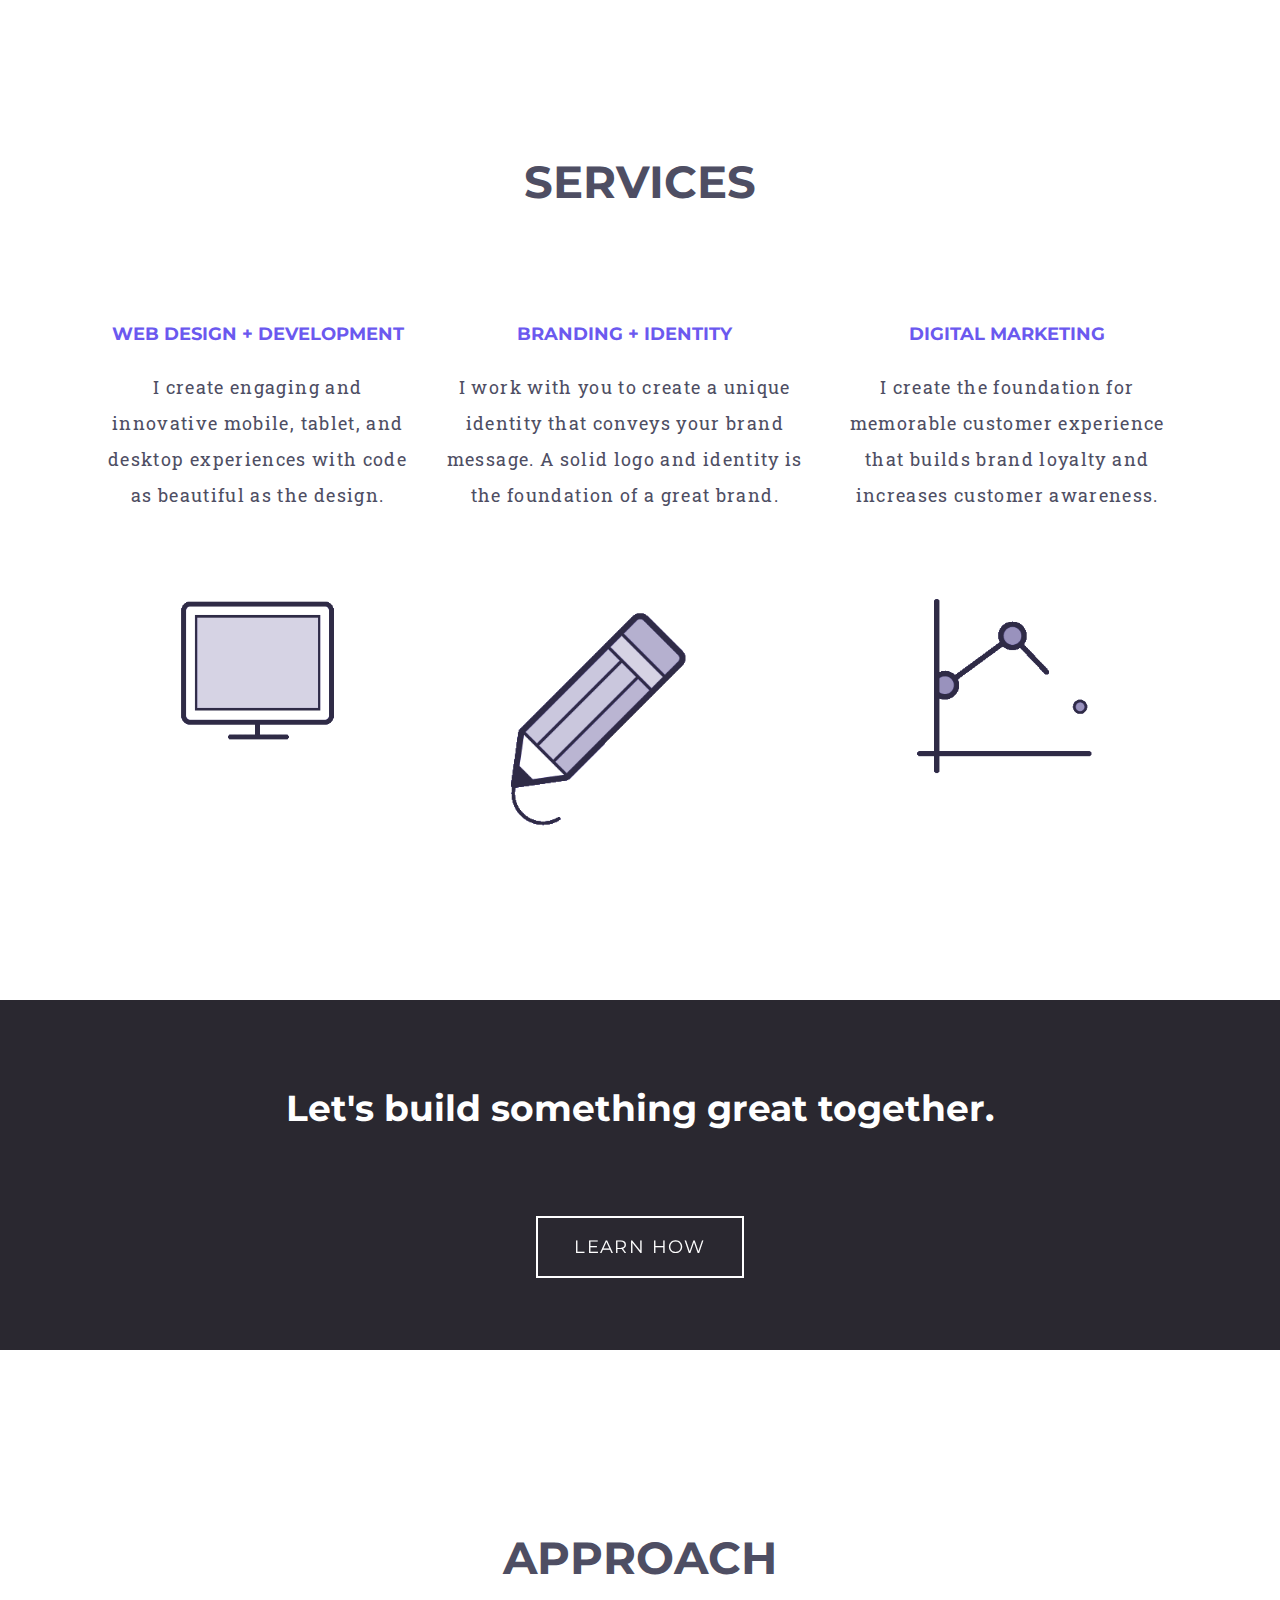
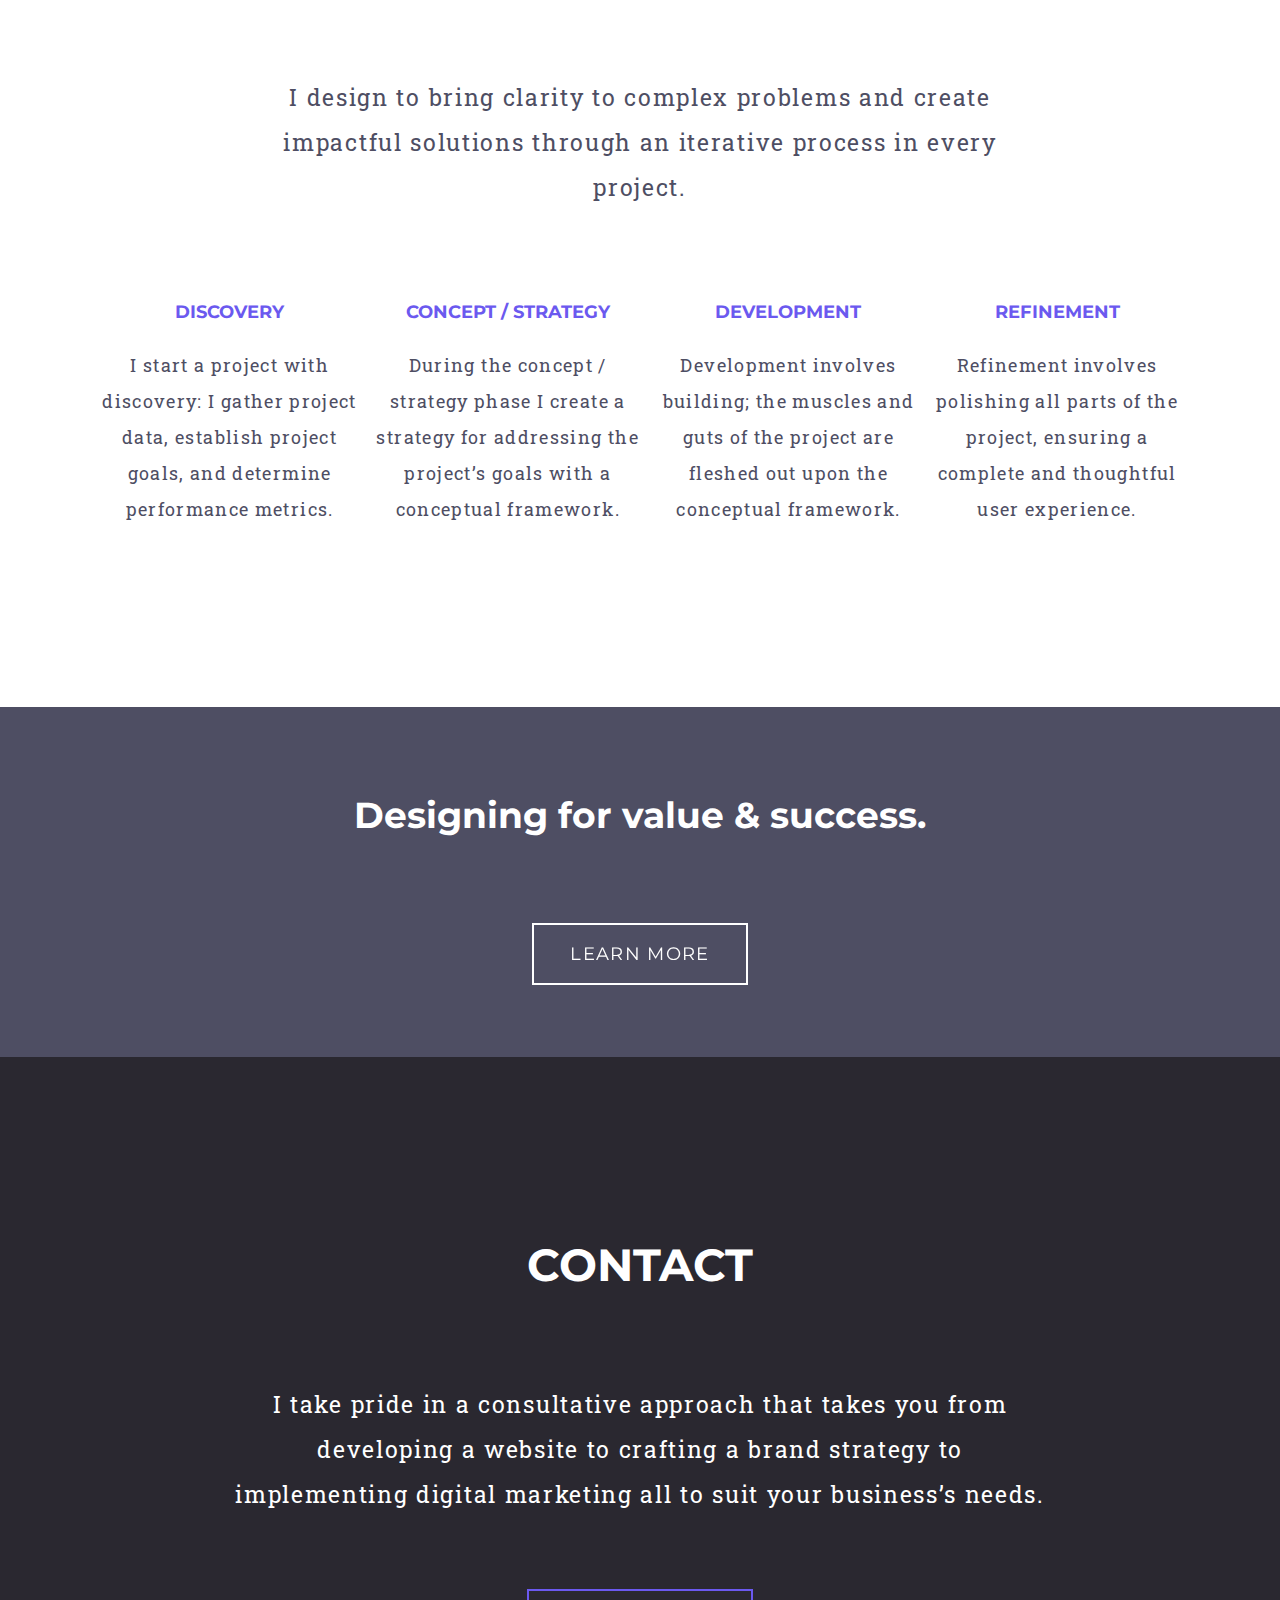
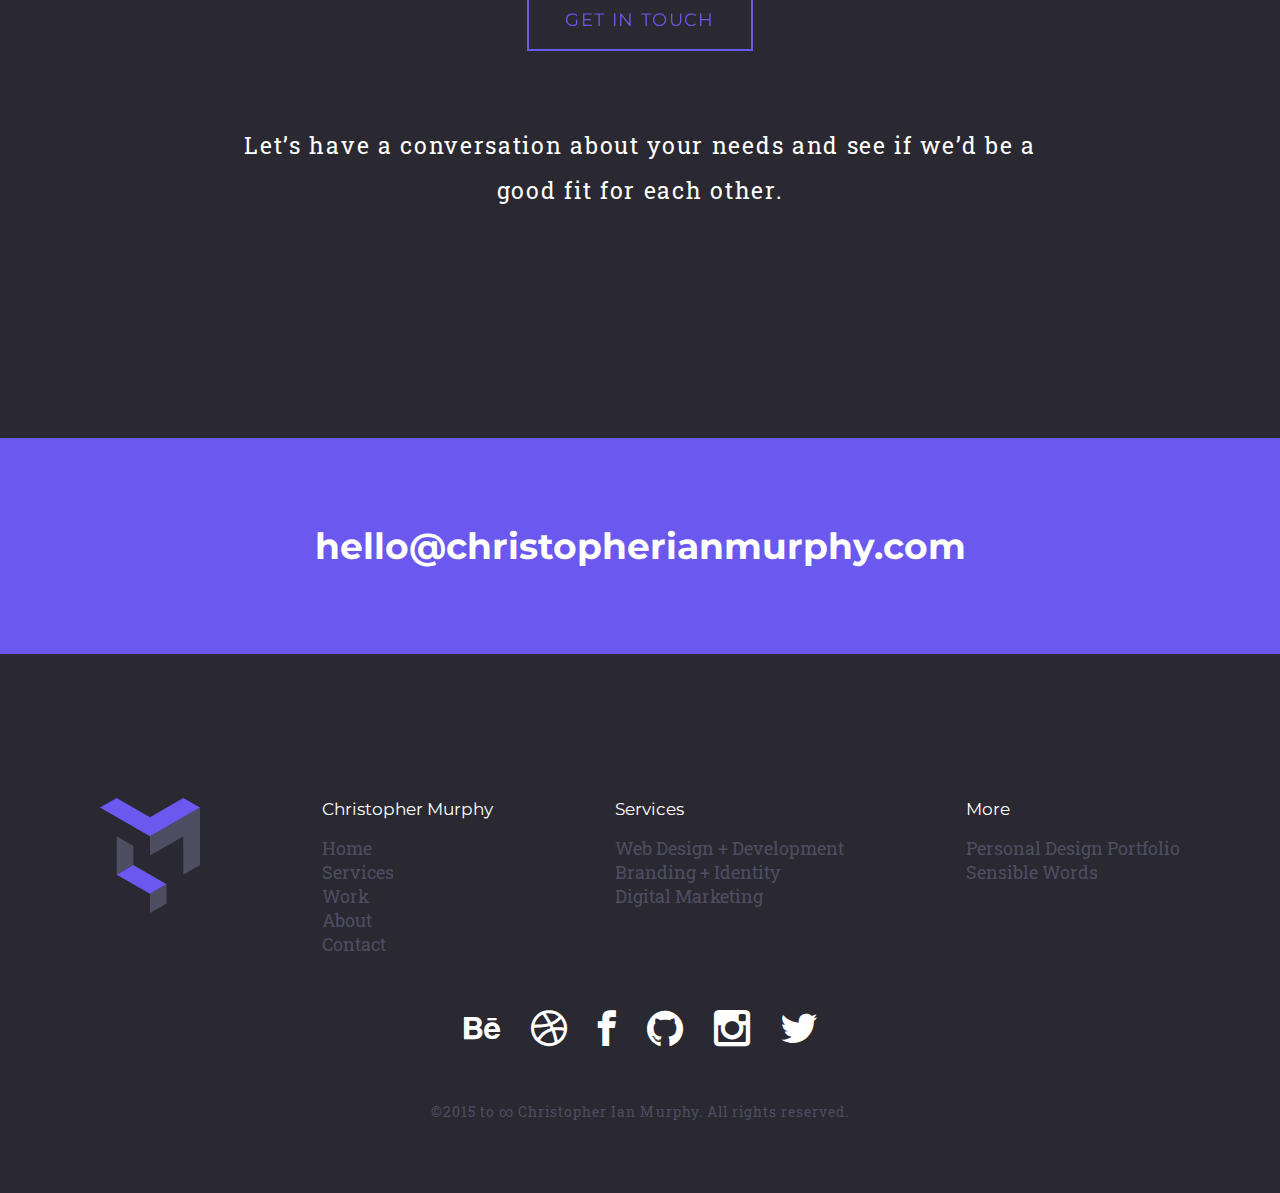
==== commit 23bf9fc7: "Build-out, styling" ====
--- a/index.html
+++ b/index.html
@@ -78,11 +78,11 @@
 						</div>
 						<div class="menu">
 							<ul class="nav__ul">
-								<li><a href="#top">Home</a></li>
-								<li><a href="services.html">Services</a></li>
-								<li><a href="">Work</a></li>
-								<li><a href="">About</a></li>
-								<li><a href="#contact">Contact</a></li>
+								<li><a href="#top" class="linkUnderline brightPurple">Home</a></li>
+								<li><a href="services.html" class="linkUnderline">Services</a></li>
+								<li><a href="" class="linkUnderline">Work</a></li>
+								<li><a href="about.html" class="linkUnderline">About</a></li>
+								<li><a href="#contact" class="linkUnderline">Contact</a></li>
 							</ul>
 						</div>
 					</div>
@@ -90,10 +90,10 @@
 			</div>
 			<div class="col--half menu--mobile row">
 				<ul class="nav__ul">
-					<li><a href="#top">Home</a></li>
+					<li class="nav__ul--active"><a href="#top">Home</a></li>
 					<li><a href="services.html">Services</a></li>
 					<li><a href="">Work</a></li>
-					<li><a href="">About</a></li>
+					<li><a href="about.html">About</a></li>
 					<li><a href="#contact">Contact</a></li>
 				</ul>
 			</div>
@@ -123,7 +123,7 @@
 					<a href="projects/daily-bread-bakeshop.html"><img src="00_assets/02_images/2015_001_preview_dailyBread.png"></a>
 				</div>
 				<div class="col--quarter">
-					<h3 class="preview__title"><a href="projects/daily-bread-bakeshop.html">Daily Bread Bakeshop</a></h3>
+					<h3 class="preview__title"><a href="projects/daily-bread-bakeshop.html" class="linkUnderline">Daily Bread Bakeshop</a></h3>
 					<p class="preview__description">Website and logo design for the Daily Bread Bakeshop.</p>
 					<p><strong><a href="projects/daily-bread-bakeshop.html" class="linkUnderline">See more</a></strong></p>
 				</div>
@@ -133,7 +133,7 @@
 					<a href="projects/sensible-words.html"><img src="00_assets/02_images/2015_001_preview_sensibleWords.png"></a>
 				</div>
 				<div class="col--quarter">
-					<h3 class="preview__title"><a href="projects/sensible-words.html">Sensible Words</a></h3>
+					<h3 class="preview__title"><a href="projects/sensible-words.html" class="linkUnderline">Sensible Words</a></h3>
 					<p class="preview__description">An automated web app serving a new quote every day.</p>
 					<p><strong><a href="projects/sensible-words.html" class="linkUnderline">See more</a></strong></p>
 				</div>
@@ -143,7 +143,7 @@
 					<a href="projects/cm-portfolio.html"><img src="00_assets/02_images/2015_001_preview_CMPortfolio.png"></a>
 				</div>
 				<div class="col--quarter">
-					<h3 class="preview__title"><a href="projects/cm-portfolio.html">CM Portfolio Redesign</a></h3>
+					<h3 class="preview__title"><a href="projects/cm-portfolio.html" class="linkUnderline">CM Portfolio Redesign</a></h3>
 					<p class="preview__description">CM freelance design portfolio site redesign.</p>
 					<p><strong><a href="projects/cm-portfolio.html" class="linkUnderline">See more</a></strong></p>
 				</div>
@@ -187,7 +187,7 @@
 					<h2 class="full-width__headline white">Let's build something great together.</h2>
 				</div>
 				<div class="row center center-vert">
-					<a href=""><div class="button button--white-on-plum hvr-fade">
+					<a href="services.html"><div class="button button--white-on-plum hvr-fade">
 						<p>Learn how<p>
 					</div></a>
 				</div>
@@ -220,11 +220,11 @@
 		<div class="full-width full-width--plumMeat">
 			<div class="container-main">
 				<div class="row center">
-					<h2 class="full-width__headline white">Designing for value + success.</h2>
+					<h2 class="full-width__headline white">Designing for value & success.</h2>
 				</div>
 				<div class="row center center-vert">
-					<a href=""><div class="button button--white-on-plumMeat hvr-fade">
-						<p>Learn how<p>
+					<a href="about.html"><div class="button button--white-on-plumMeat hvr-fade">
+						<p>Learn more<p>
 					</div></a>
 				</div>
 			</div>
@@ -262,7 +262,7 @@
 							<li><a href="#top">Home</a></li>
 							<li><a href="services.html">Services</a></li>
 							<li><a href="">Work</a></li>
-							<li><a href="">About</a></li>
+							<li><a href="about.html">About</a></li>
 							<li><a href="#contact">Contact</a></li>
 						</ul>
 					</div>
--- a/2015_001_main.css
+++ b/2015_001_main.css
@@ -89,6 +89,22 @@
 .space-between {justify-content: space-between;}
 
 /* Primary Layout --------------------------- */
+
+.about img {
+	display: block;
+	height: auto;
+	margin: -2em auto 0 auto;
+	width: 100%;
+}
+
+.about__desc {
+	line-height: 2em;
+	padding-right: 2em;
+	text-align: justify;
+	text-indent: 2em;
+}
+
+.about__desc p {margin-bottom: 1em;}
 
 .arrowUp {
 	padding: 1em;
@@ -241,6 +257,8 @@
 	width: 100px;
 }
 
+.mar--top--high {margin-top: 6em;}
+
 .menu--mobile {display: none;}
 .menu__icon {display: none;}
 
@@ -265,6 +283,11 @@
 	font-family: 'Montserrat', sans-serif;
 }
 
+.pad--btm--micro {padding-bottom: .5em;}
+.pad--btm--sm {padding-bottom: 2em;}
+.pad--btm--med {padding-bottom: 4em;}
+.pad--btm--high {padding-bottom: 6em;}
+
 .preview {margin-bottom: 3em;}
 
 .preview__title {
@@ -308,7 +331,7 @@
 .project-jumbotron__title {
 	font-family: 'Montserrat', sans-serif;
 	font-size: 2.5em;
-	padding-bottom: .5em;
+	/* padding-bottom: .5em; */
 }
 
 .project-jumbotron__services {
@@ -412,7 +435,10 @@
 
 /* Small device */
 @media only screen and (max-width: 480px) {
-	h2 {font-size: 1.75em;}
+	h2 {
+		font-size: 1.75em;
+		margin-top: 2em;
+	}
 	
 	.row {
 		flex-direction: column;
@@ -421,10 +447,19 @@
 	
 	.col--half, .col--quarter, .col--third, .col--whole {flex: 0 0 auto;}
 	
+	.about__desc {padding-right: 0;}
+	.about img {margin: 2em auto;}
+	
 	.article {margin: 0;}
 	.article__subtitle {width: 100%;}
-	
-	.footer {text-align: center;}
+	.article__subtitle:last-of-type {margin-bottom: 4em;}
+	
+	.footer {
+		text-align: center;
+		padding-top: 4em;
+	}
+	
+	.footer__list {line-height: 2em;}
 	.footer__section__title {margin-top: 1.5em;}
 	.footer__social {width: 100%;}
 	
@@ -478,6 +513,8 @@
 		width: 100%;
 	}
 	
+	.nav__ul--active {background-color: #6b59ef;}
+	
 	.nav__ul a {padding: 1em 4em;}
 	
 	.nav__ul li {
@@ -489,6 +526,8 @@
 	
 	.nav__ul li:last-of-type {border-bottom: 0;}
 	
+	.pad--btm--high {padding-bottom: 3em;}
+	
 	.preview__image {margin-right: 0;}
 	.preview__title {margin-top: 1em;}
 }
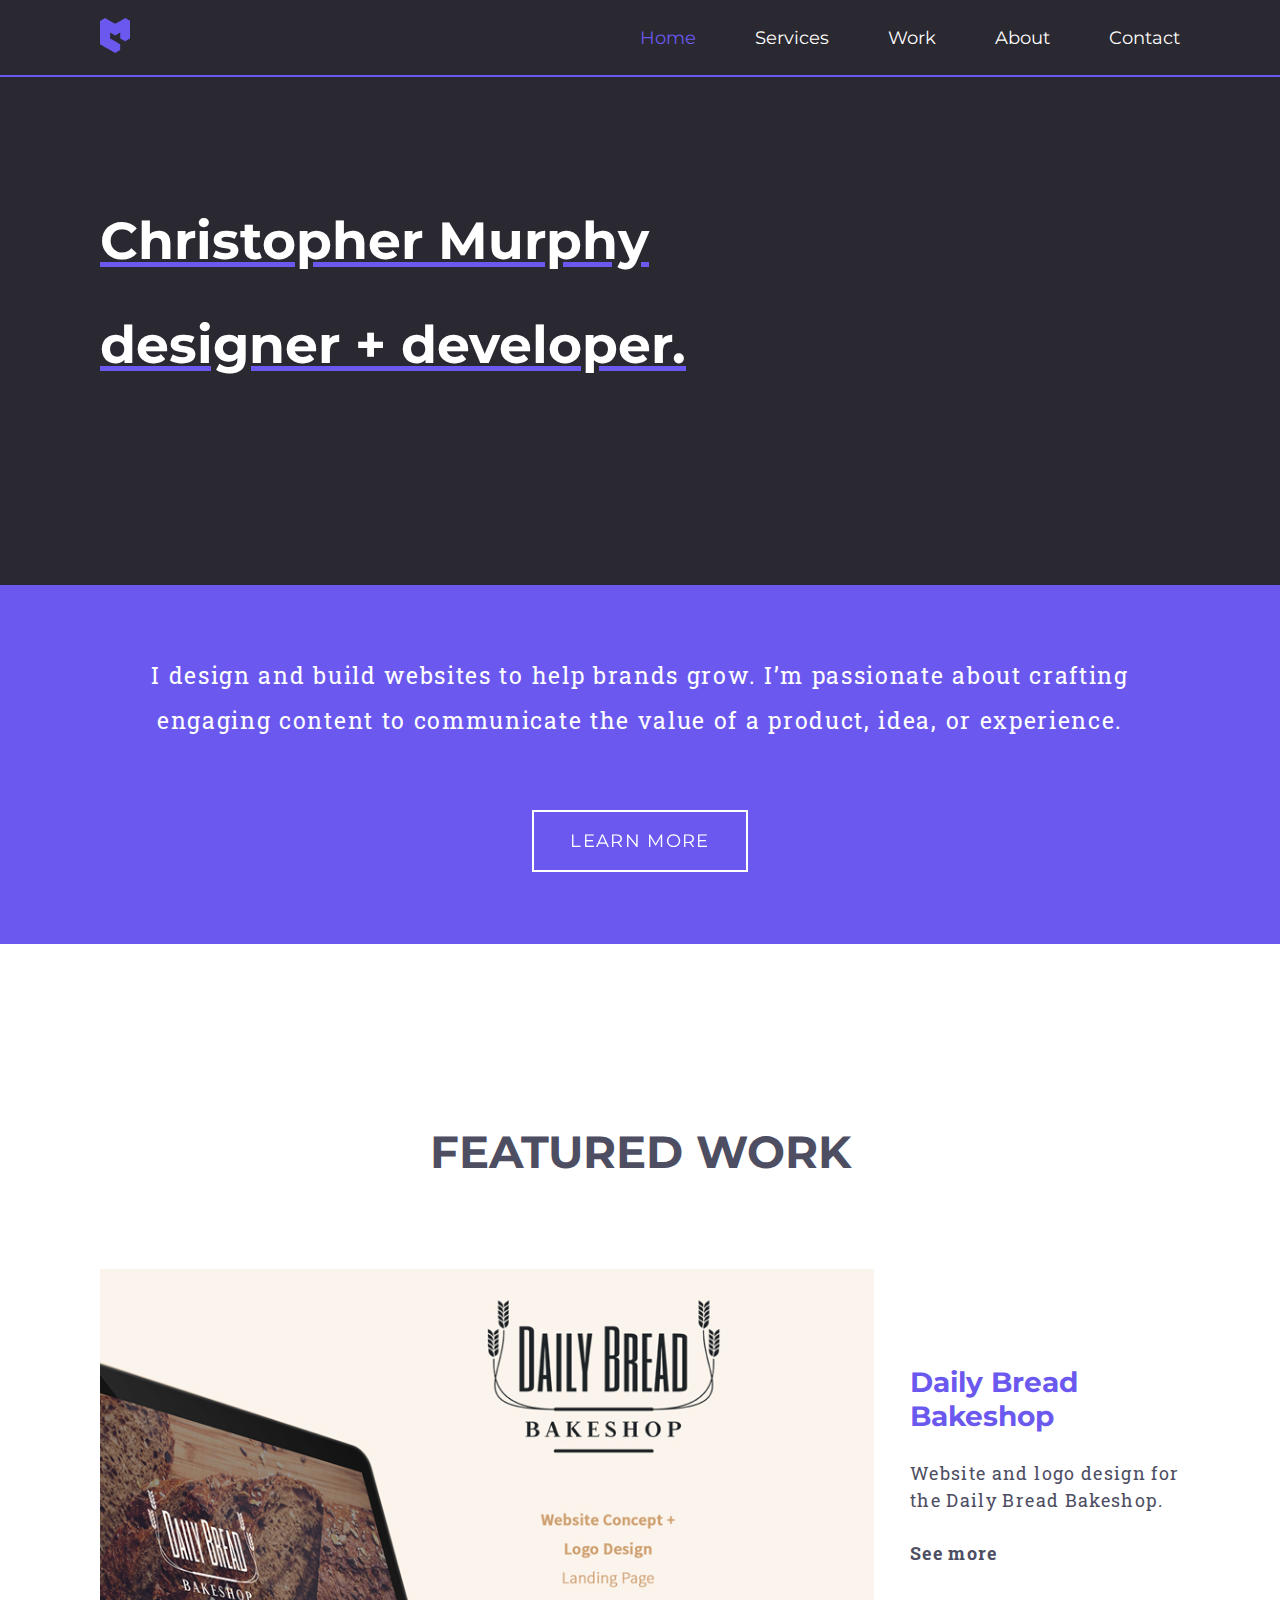
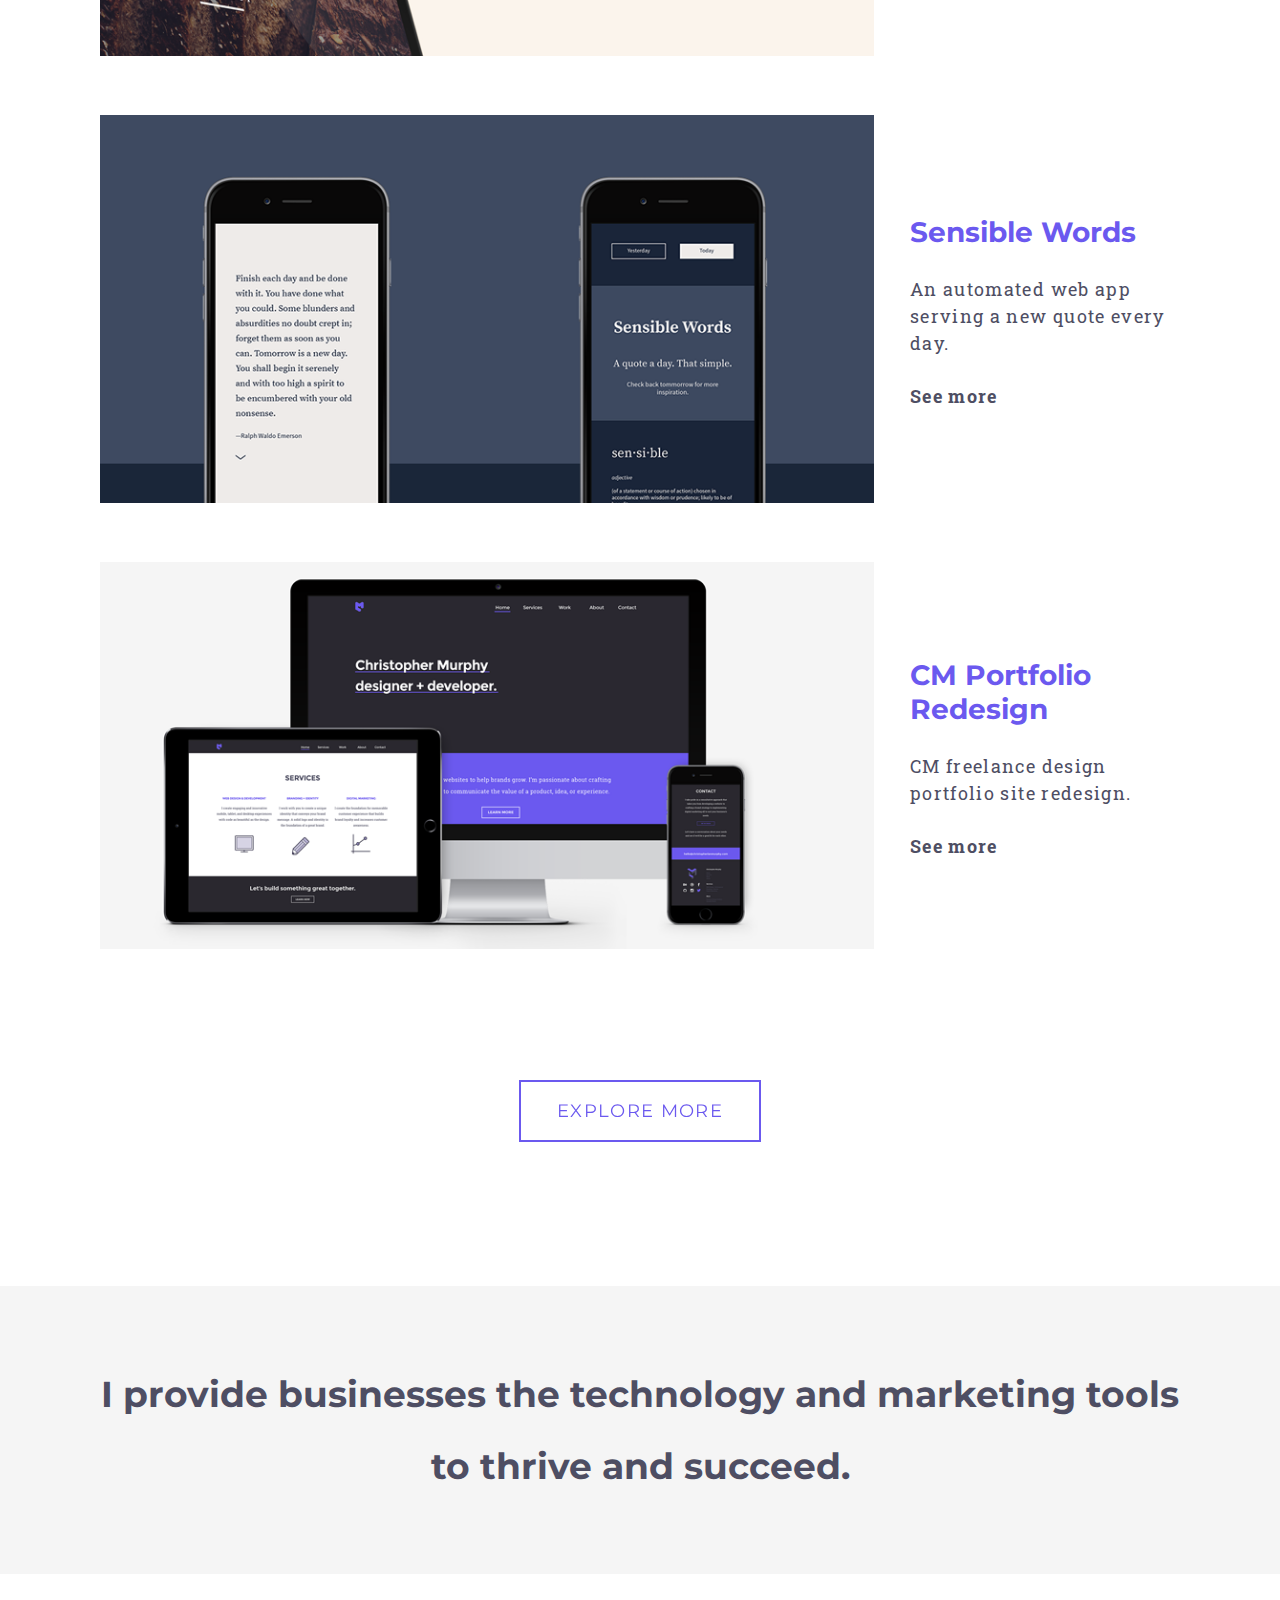
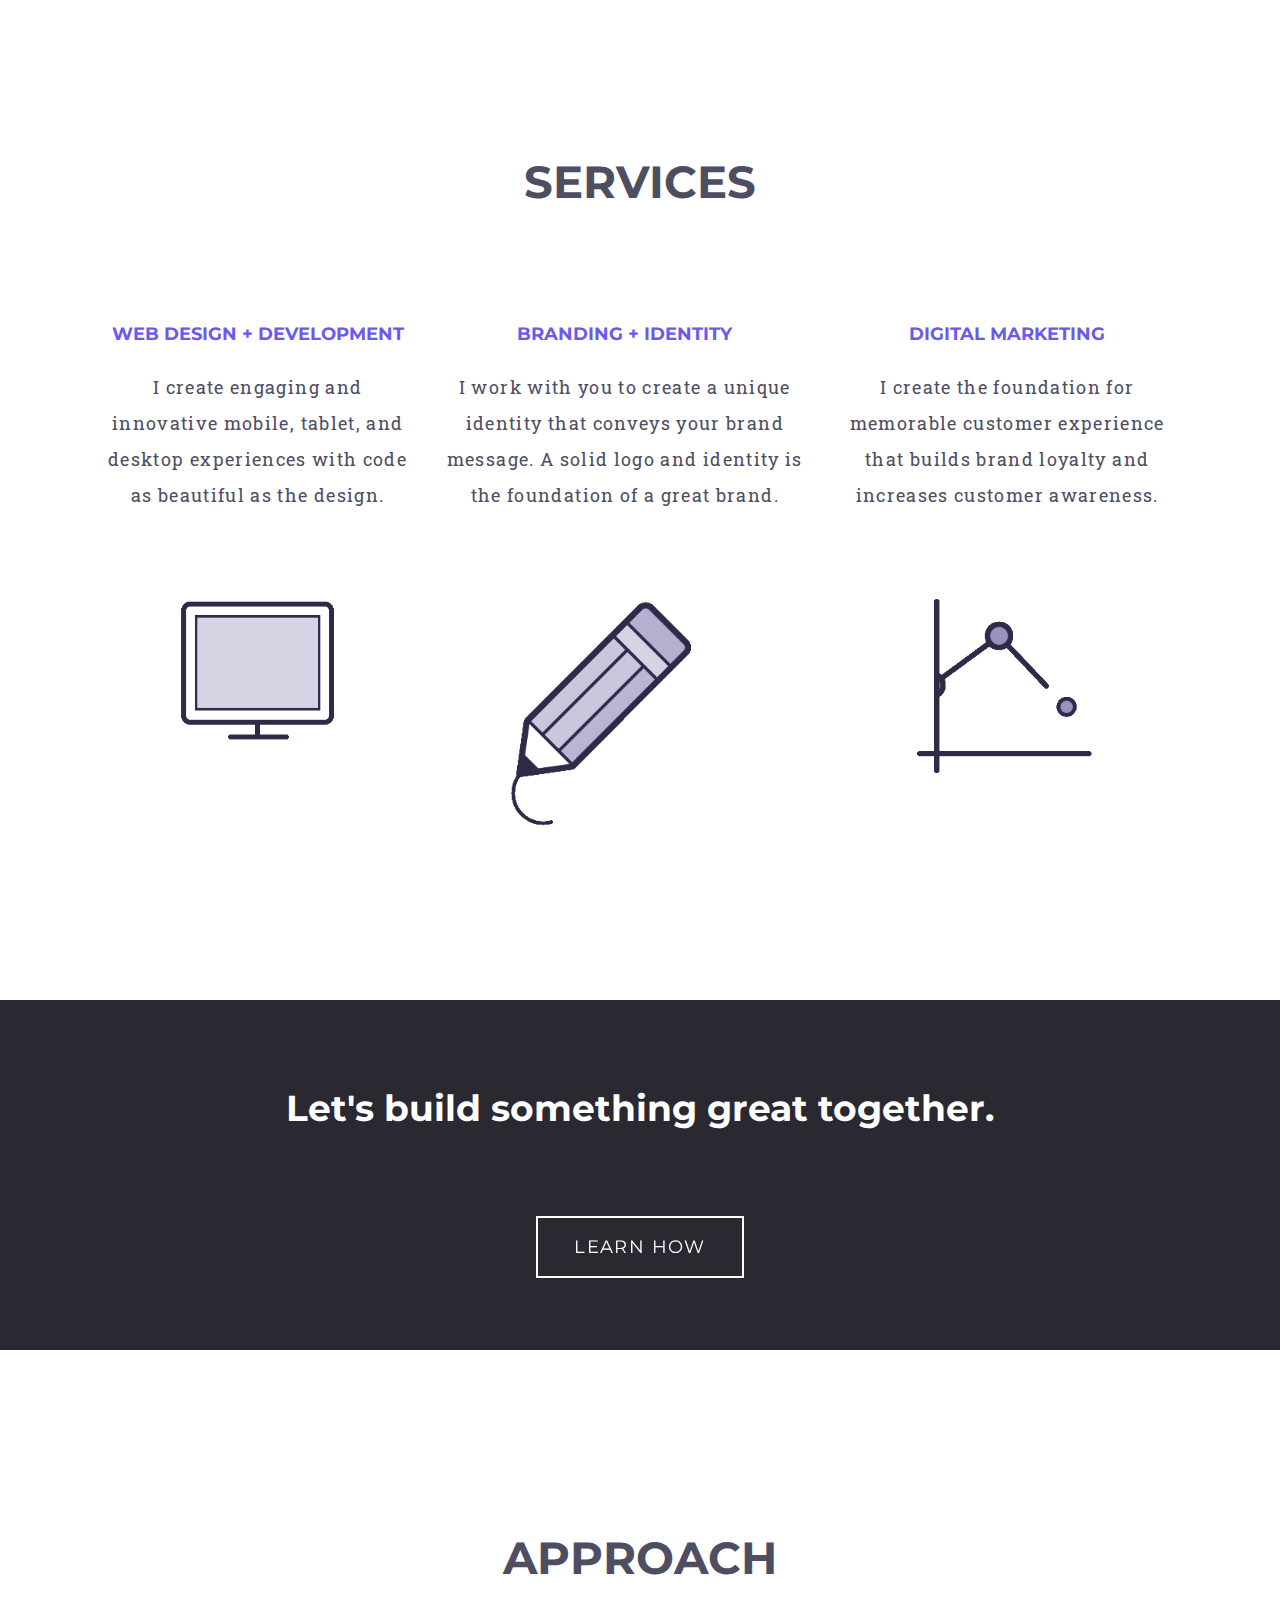
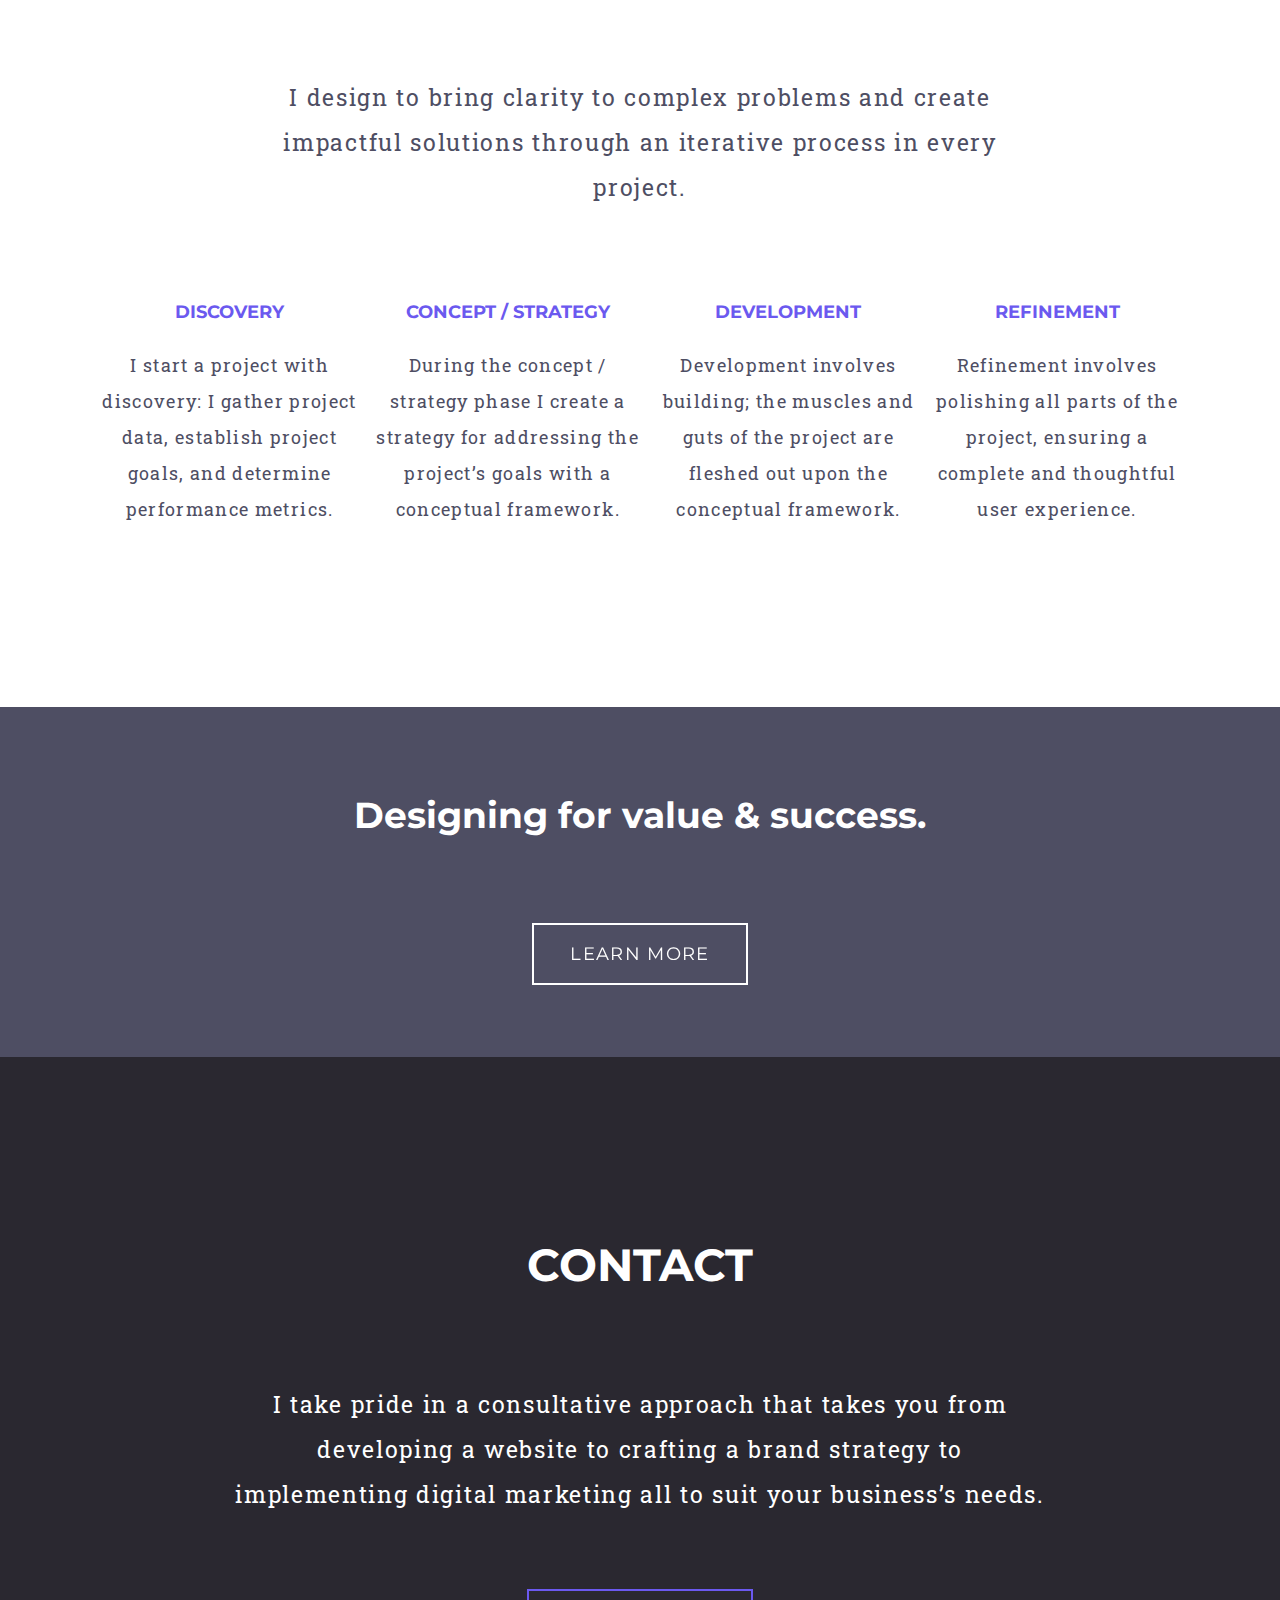
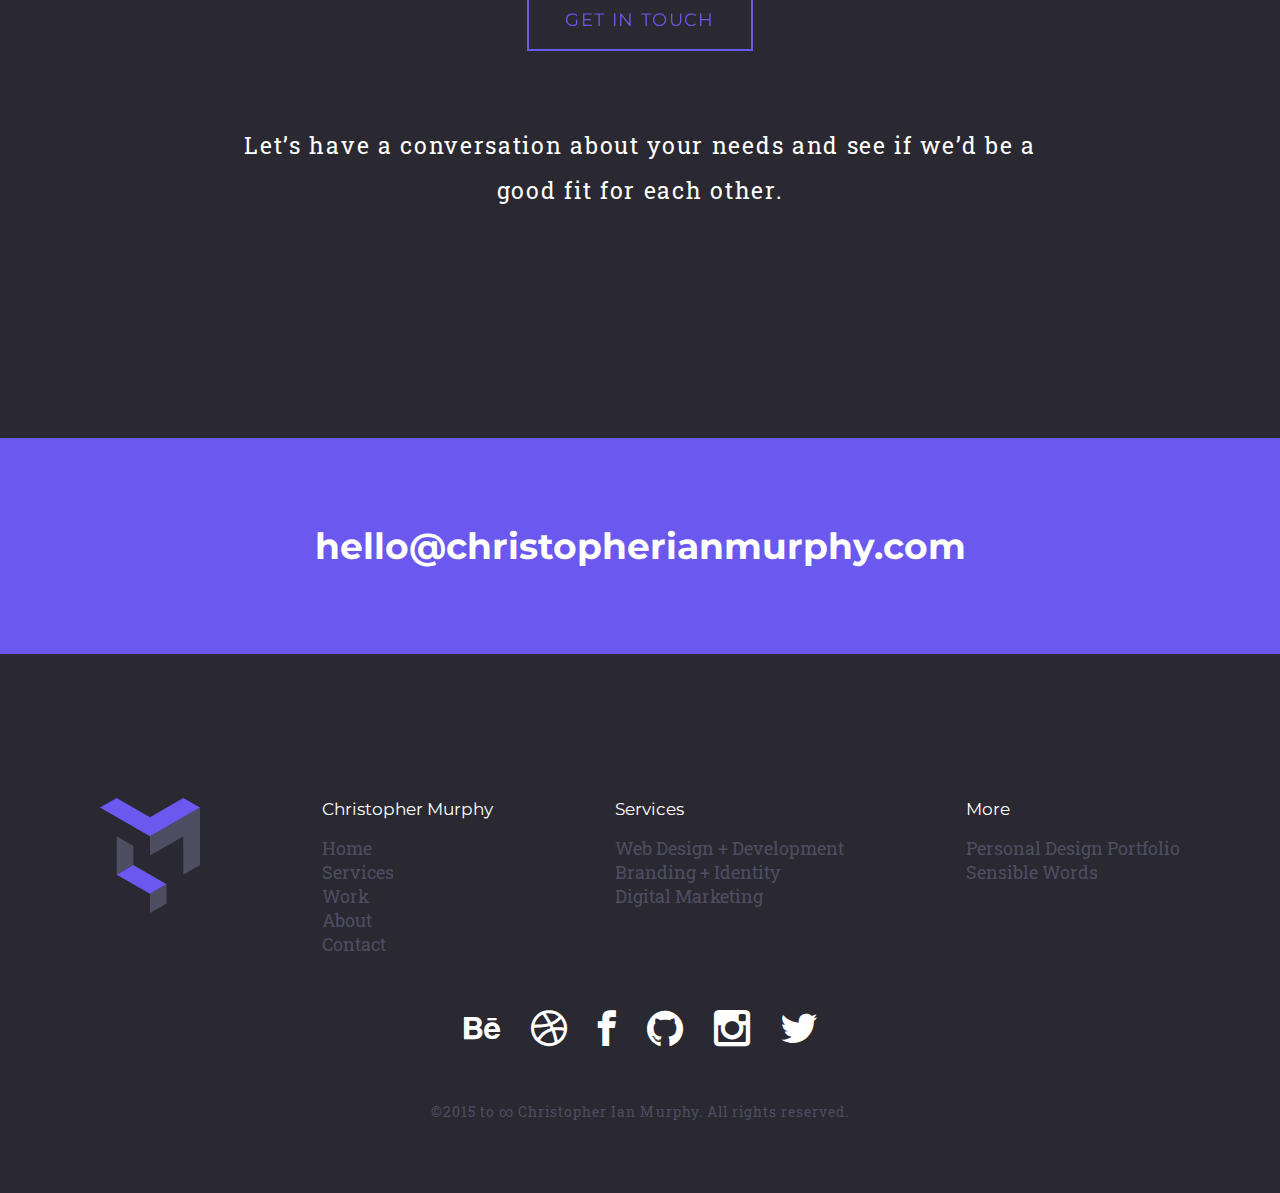
==== commit 3d70d5e5: "Build-out "work" page" ====
--- a/index.html
+++ b/index.html
@@ -80,7 +80,7 @@
 							<ul class="nav__ul">
 								<li><a href="#top" class="linkUnderline brightPurple">Home</a></li>
 								<li><a href="services.html" class="linkUnderline">Services</a></li>
-								<li><a href="" class="linkUnderline">Work</a></li>
+								<li><a href="work.html" class="linkUnderline">Work</a></li>
 								<li><a href="about.html" class="linkUnderline">About</a></li>
 								<li><a href="#contact" class="linkUnderline">Contact</a></li>
 							</ul>
@@ -92,7 +92,7 @@
 				<ul class="nav__ul">
 					<li class="nav__ul--active"><a href="#top">Home</a></li>
 					<li><a href="services.html">Services</a></li>
-					<li><a href="">Work</a></li>
+					<li><a href="work.html">Work</a></li>
 					<li><a href="about.html">About</a></li>
 					<li><a href="#contact">Contact</a></li>
 				</ul>
@@ -149,7 +149,7 @@
 				</div>
 			</div>
 			<div class="row center center-vert">
-				<a href=""><div class="button button--brightPurple hvr-fade">
+				<a href="work.html"><div class="button button--brightPurple hvr-fade">
 					<p>Explore more<p>
 				</div></a>
 			</div>
@@ -261,7 +261,7 @@
 						<ul class="footer__list">
 							<li><a href="#top">Home</a></li>
 							<li><a href="services.html">Services</a></li>
-							<li><a href="">Work</a></li>
+							<li><a href="work.html">Work</a></li>
 							<li><a href="about.html">About</a></li>
 							<li><a href="#contact">Contact</a></li>
 						</ul>
--- a/2015_001_main.css
+++ b/2015_001_main.css
@@ -34,6 +34,7 @@
 }
 
 body {
+	background-color: #fff;
 	text-rendering: optimizeLegibility;
 	font-family: 'Roboto Slab', serif;
 	font-size: 18px;
@@ -309,6 +310,20 @@
 	width: 100%;
 }
 
+.project-card:first-of-type {padding-right: 2em;}
+
+.project-card img {
+	height: auto;
+	width: 100%;
+}
+
+.project-card__title {
+	color: #6b59ef; /* brightPurple */
+	font-family: 'Montserrat', sans-serif;
+	font-size: 1.5em;
+	padding: 1em 0 2em 0;
+}
+
 .project-container {margin-top: -26em;}
 
 .project-container img {
@@ -331,7 +346,6 @@
 .project-jumbotron__title {
 	font-family: 'Montserrat', sans-serif;
 	font-size: 2.5em;
-	/* padding-bottom: .5em; */
 }
 
 .project-jumbotron__services {
@@ -530,6 +544,8 @@
 	
 	.preview__image {margin-right: 0;}
 	.preview__title {margin-top: 1em;}
+	
+	.project-card:first-of-type {padding: 0;}
 }
 
 /* Test Components -------------------------- */
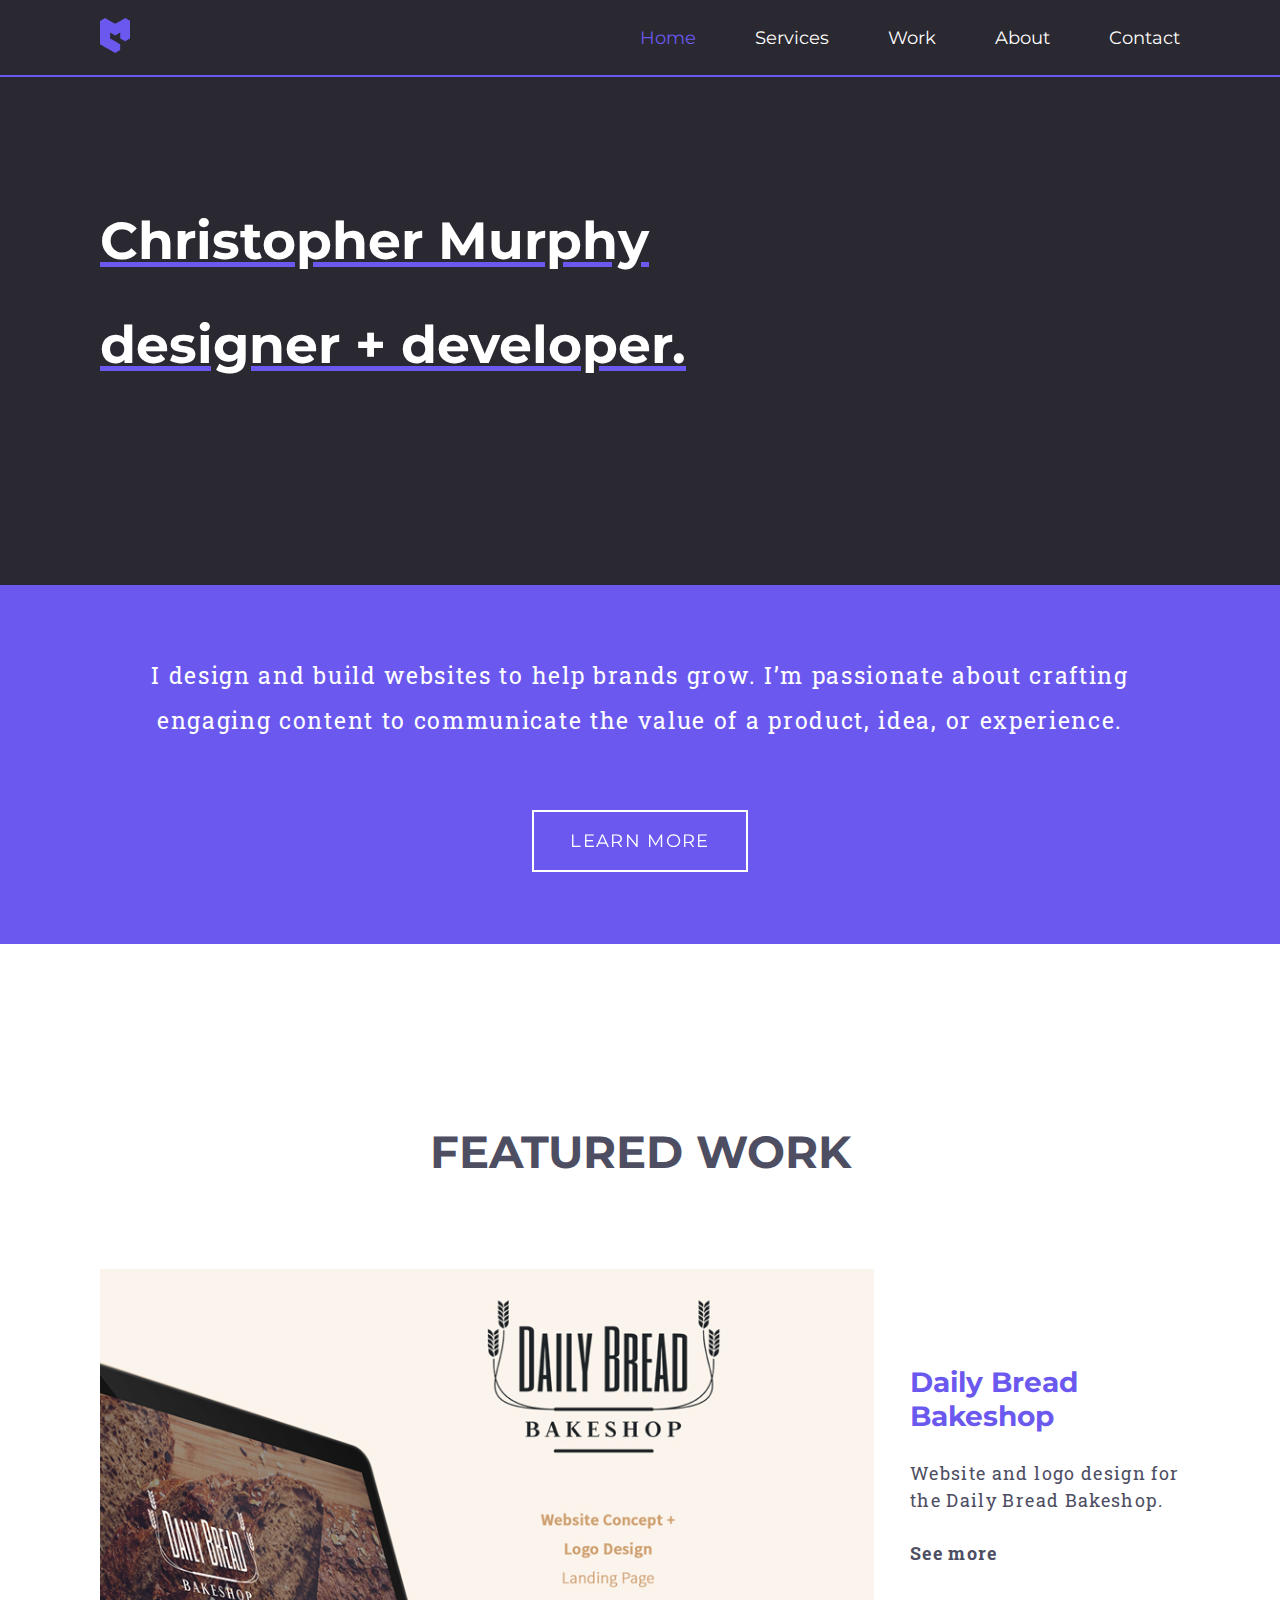
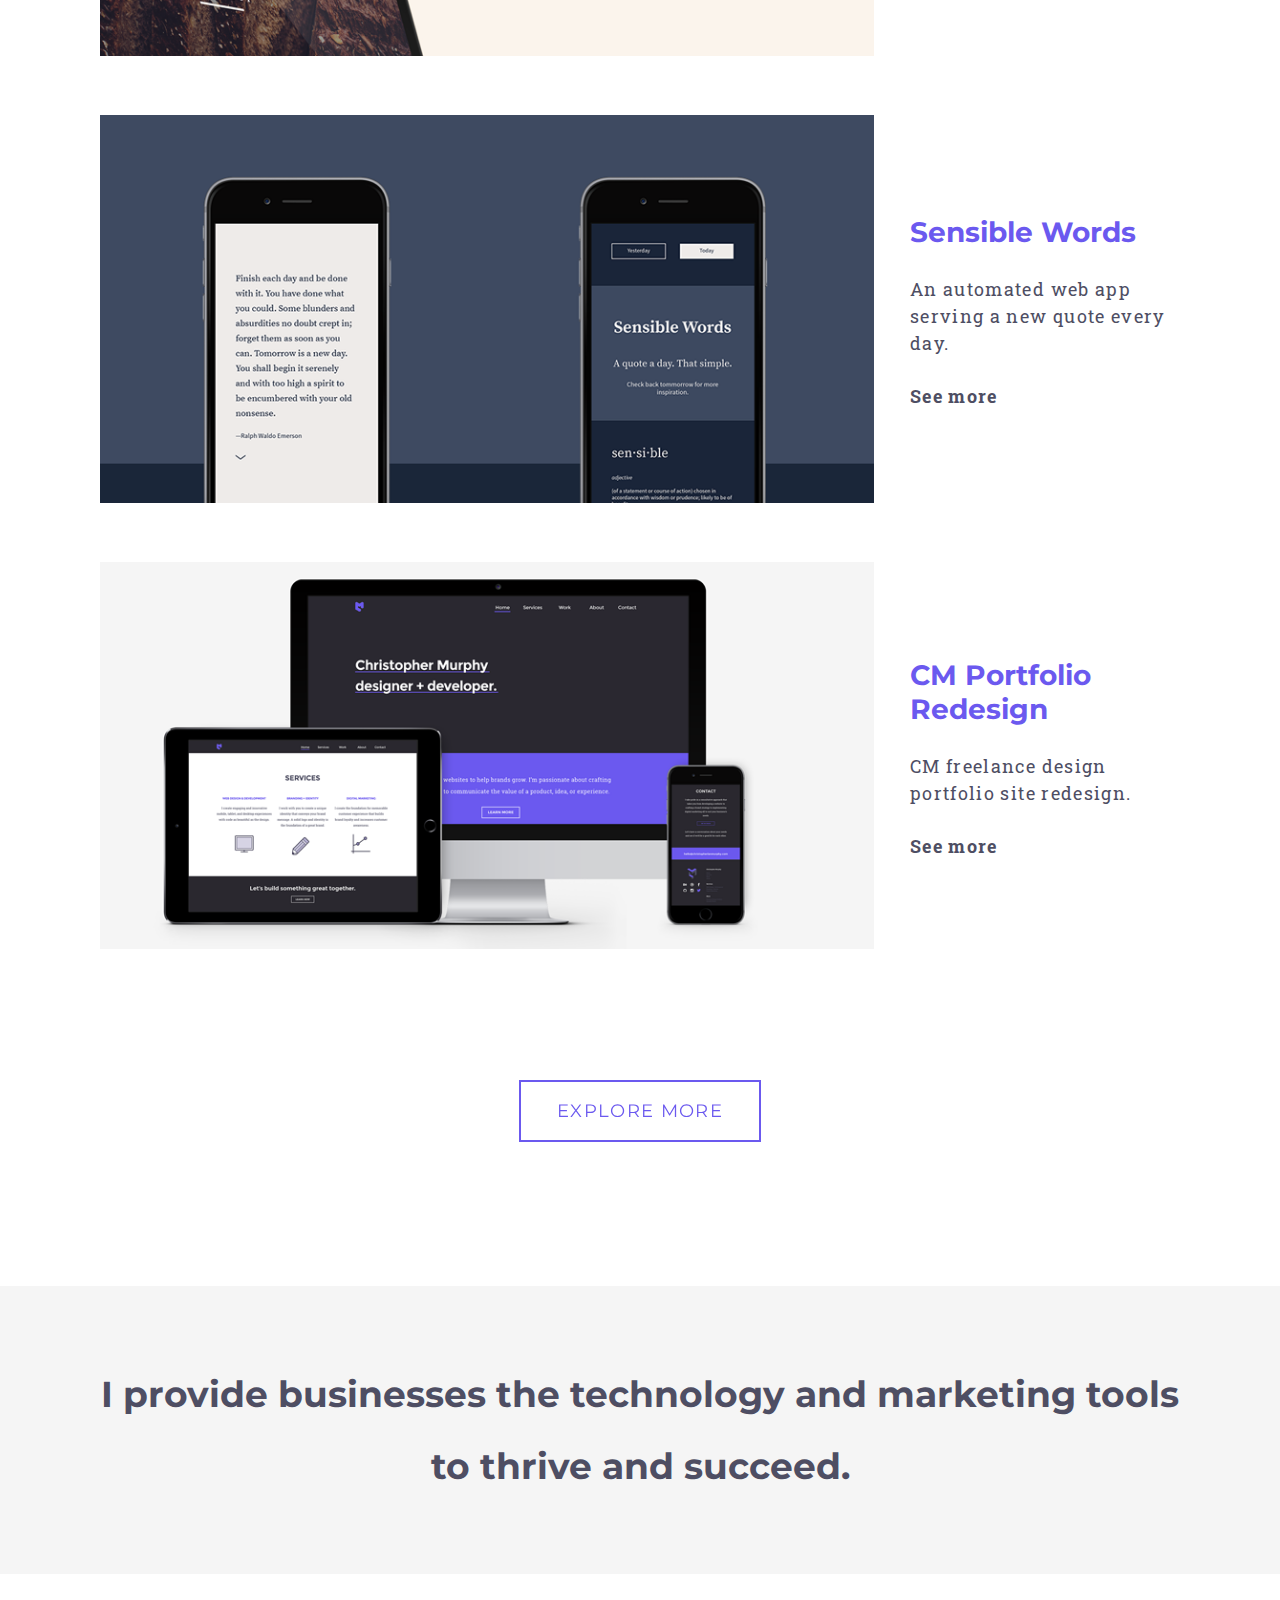
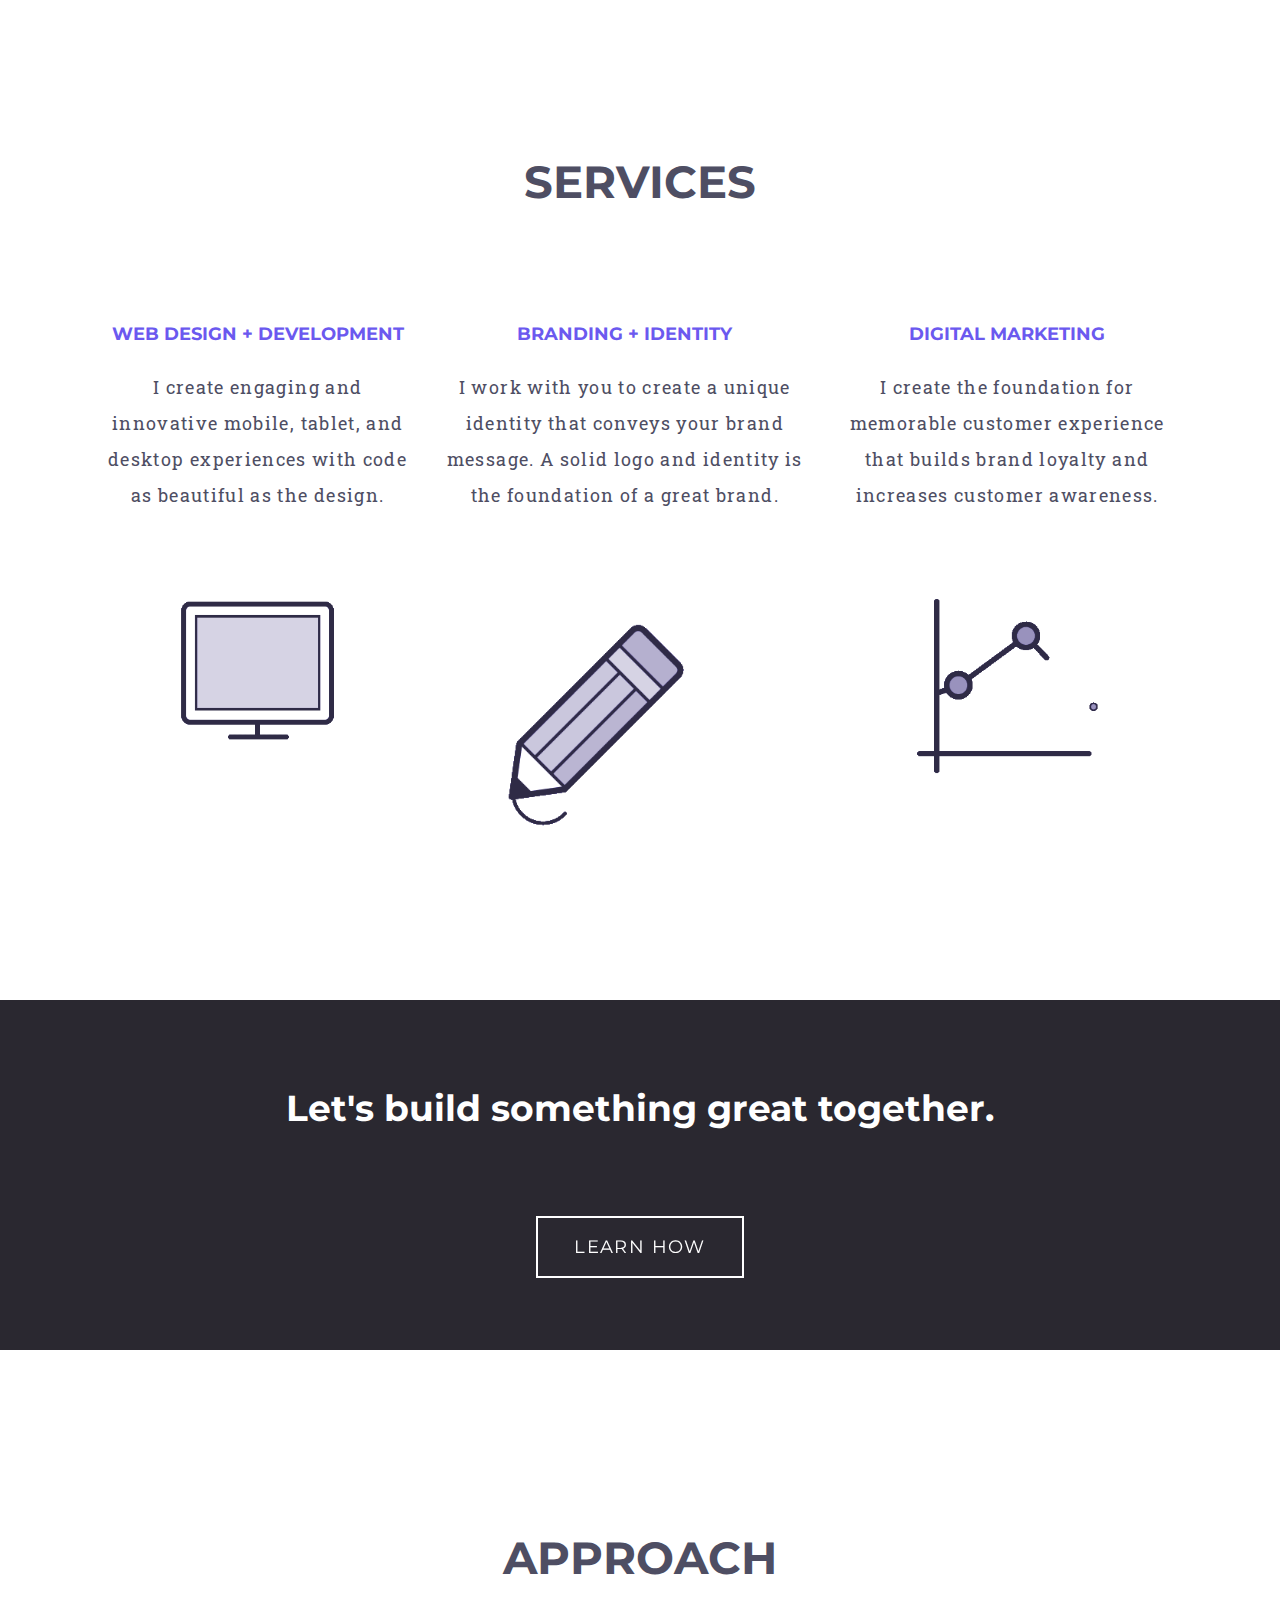
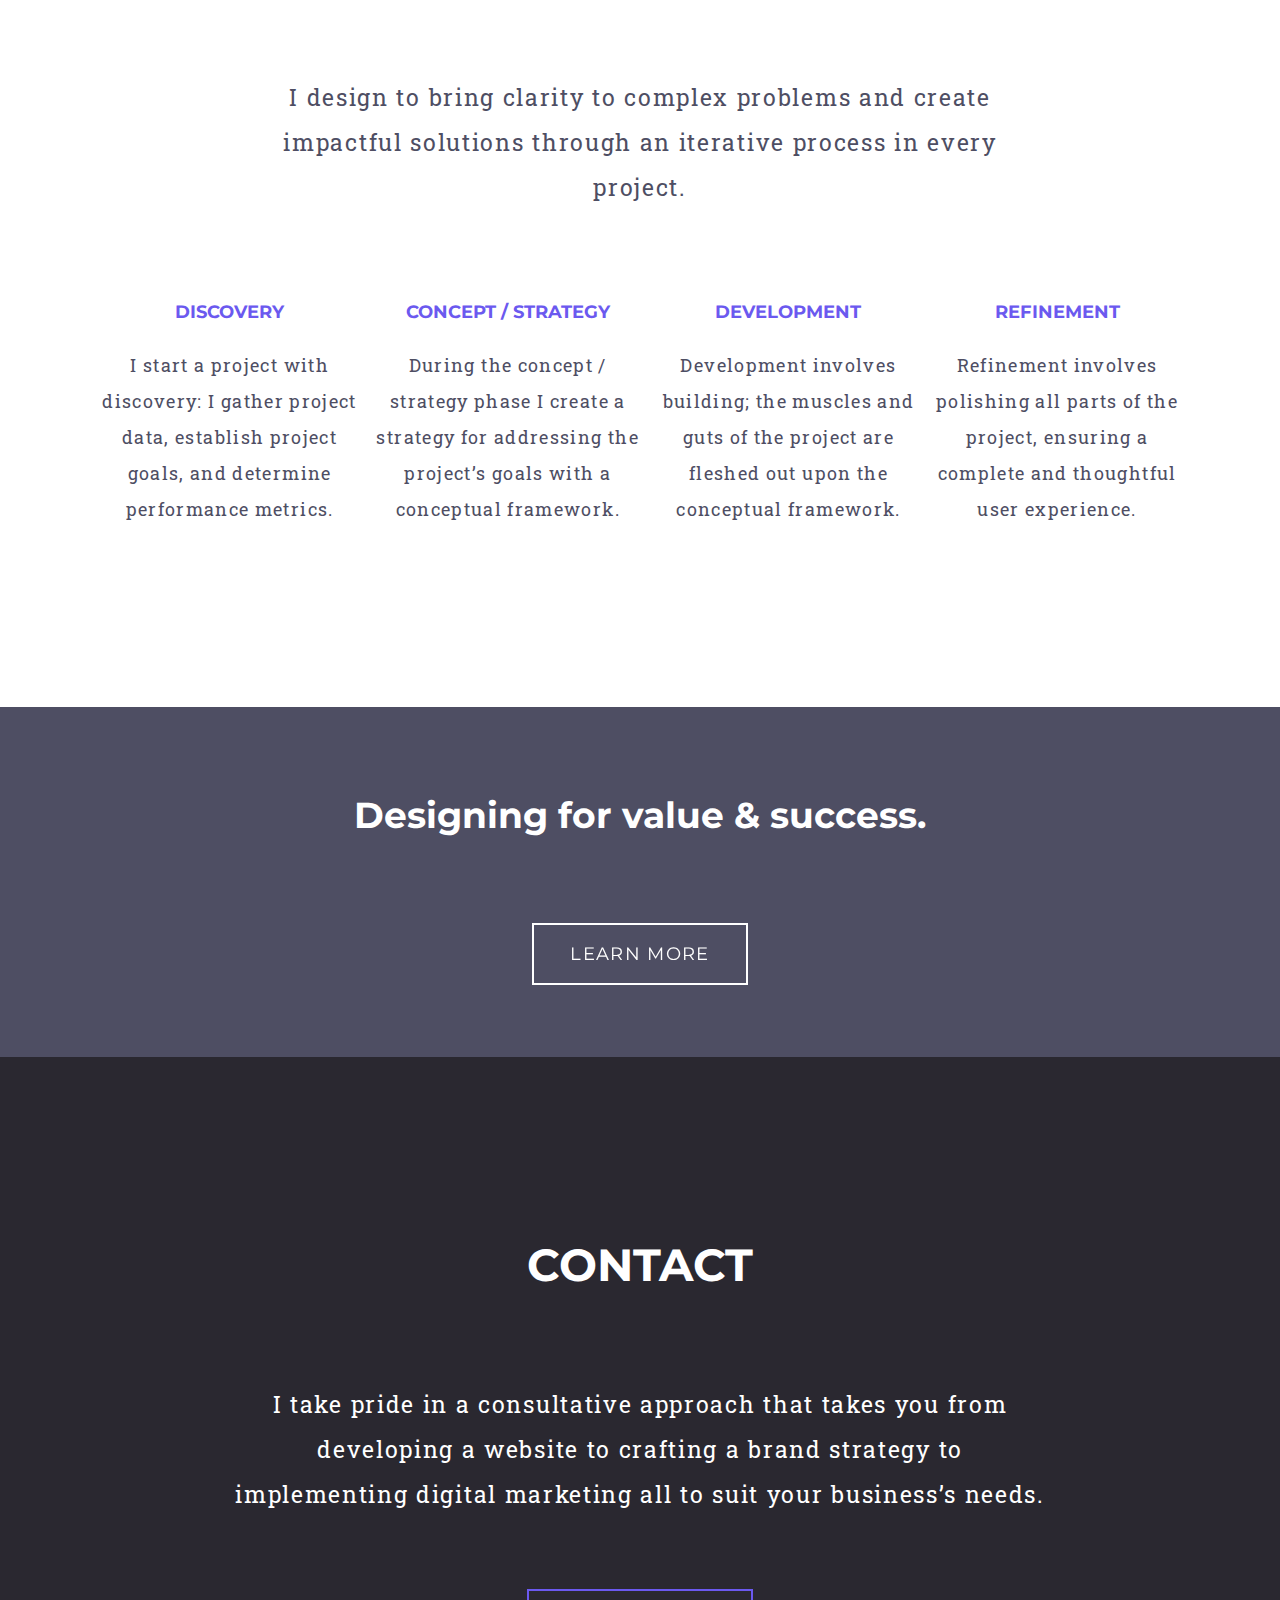
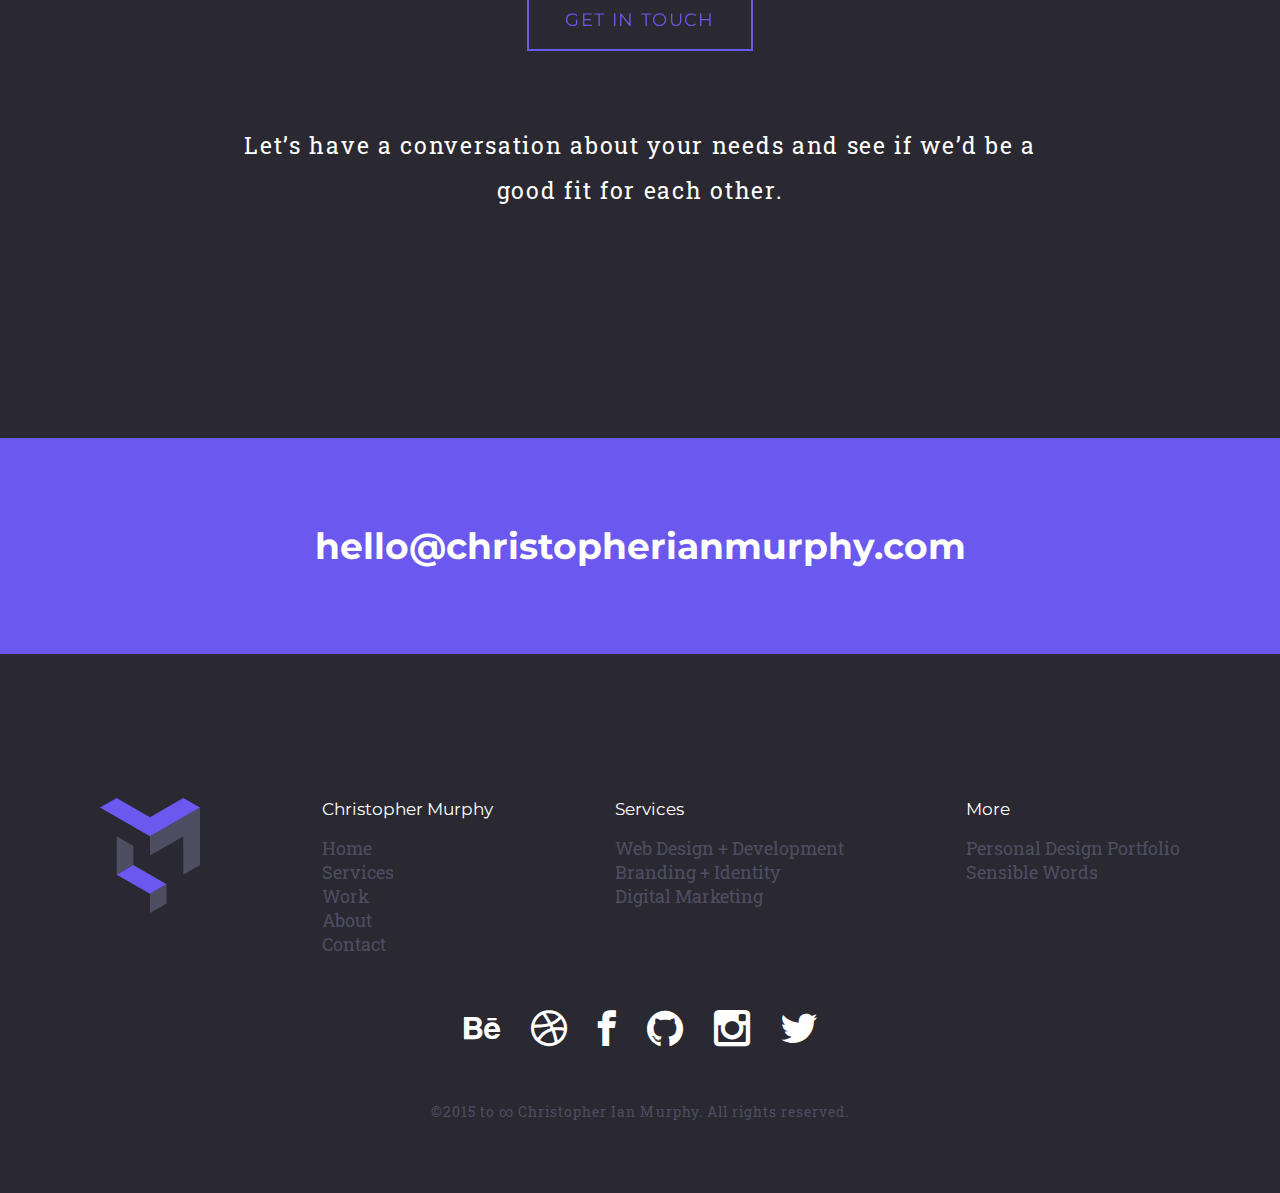
==== commit 90d9dce7: "Metadata, Pre-launch Updates" ====
--- a/index.html
+++ b/index.html
@@ -1,5 +1,5 @@
 <!doctype html>
-<html>
+<html itemscope itemtype="http://schema.org/Article">
 	<head>
 		<meta charset="utf-8">
 		<title>Christopher Murphy - Web Design + Development</title>
@@ -13,10 +13,15 @@
 		<link rel="stylesheet" href="01_pe-icon-social/css/social-style.css">
 		
 		<!-- Apple Touch icons -->
-		<link rel="apple-touch-icon" href="">
-		<link rel="apple-touch-icon" sizes="76x76" href="">
-		<link rel="apple-touch-icon" sizes="120x120" href="">
-		<link rel="apple-touch-icon" sizes="152x152" href="">
+		<link rel="apple-touch-icon" href="00_assets/01_logos/2015_001-logo-2056.png">
+		<link rel="apple-touch-icon" sizes="76x76" href="00_assets/01_logos/2015_001-logo-76.png">
+		<link rel="apple-touch-icon" sizes="120x120" href="00_assets/01_logos/2015_001-logo-76.png">
+		<link rel="apple-touch-icon" sizes="152x152" href="00_assets/01_logos/2015_001-logo-76.png">
+		
+		<!-- Schema.org markup for Google+ -->
+		<meta itemprop="name" content="Christopher Murphy - Web Design + Development">
+		<meta itemprop="description" content="My name is Christopher Murphy, a designer and front-end developer offering professional creative services.">
+		<meta itemprop="image" content="http://www.christopherianmurphy.com/00_assets/02_images/05_social/2015_001-social-index.png">
 		
 		<!-- Open Graph data -->
 		<meta property="og:type" content="website">
@@ -24,8 +29,8 @@
 		<meta property="og:site_name" content="Christopher Murphy - Web Design + Development">
 		<meta property="og:url" content="http://www.christopherianmurphy.com">
 		<meta property="og:description" content="My name is Christopher Murphy, a designer and front-end developer offering professional creative services.">
-		<meta property="og:image" content="">
-		<meta property="fb:app_id" content="">
+		<meta property="og:image" content="http://www.christopherianmurphy.com/00_assets/02_images/05_social/2015_001-social-index.png">
+		<meta property="fb:app_id" content="791408880985152">
 		
 		<!-- Twitter Card data -->
 		<meta name="twitter:card" content="summary">
@@ -33,7 +38,18 @@
 		<meta name="twitter:title" content="Christopher Murphy - Web Design + Development">
 		<meta name="twitter:description" content="My name is Christopher Murphy, a designer and front-end developer offering professional creative services.">
 		<meta name="twitter:creator" content="@splode">
-		<meta name="twitter:image" content="">
+		<meta name="twitter:image" content="http://www.christopherianmurphy.com/00_assets/02_images/05_social/2015_001-social-index.png">
+		
+		<!-- Google Analytics Tracking -->
+		<script>
+		  (function(i,s,o,g,r,a,m){i['GoogleAnalyticsObject']=r;i[r]=i[r]||function(){
+		  (i[r].q=i[r].q||[]).push(arguments)},i[r].l=1*new Date();a=s.createElement(o),
+		  m=s.getElementsByTagName(o)[0];a.async=1;a.src=g;m.parentNode.insertBefore(a,m)
+		  })(window,document,'script','//www.google-analytics.com/analytics.js','ga');
+
+		  ga('create', 'UA-43190793-1', 'auto');
+		  ga('send', 'pageview');
+		</script>
 	</head>
 	<body>
 		<a id="top"></a>
@@ -239,7 +255,7 @@
 				<div class="row center">
 					<div class="col--whole">
 					<p class="article__subtitle white">I take pride in a consultative approach that takes you from developing a website to crafting a brand strategy to implementing digital marketing all to suit your business’s needs.</p>
-				<a href=""><div class="button button--brightPurple hvr-fade">
+				<a href="mailto:hello@christopherianmurphy.com"><div class="button button--brightPurple hvr-fade">
 					<p>Get in touch<p>
 				</div></a>
 					<p class="article__subtitle white">Let’s have a conversation about your needs and see if we’d be a good fit for each other.</p>
--- a/2015_001_main.css
+++ b/2015_001_main.css
@@ -448,7 +448,7 @@
 }
 
 /* Small device */
-@media only screen and (max-width: 480px) {
+@media only screen and (max-width: 768px) {
 	h2 {
 		font-size: 1.75em;
 		margin-top: 2em;
@@ -493,12 +493,21 @@
 		width: 100px;
 		}
 	
-	.project-jumbotron__desc {text-align: center;}
+	.project-jumbotron__desc {text-align: justify;}
 	.project-jumbotron__desc--col-2 {
 	-webkit-column-count: 1; /* Chrome, Safari, Opera */
 	-moz-column-count: 1; /* Firefox */
 	column-count: 1;
 	}
+	
+	.project-jumbotron__services {text-align: center;}
+	
+	.pad--btm--high {padding-bottom: 3em;}
+	
+	.preview__image {margin-right: 0;}
+	.preview__title {margin-top: 1em;}
+	
+	.project-card:first-of-type {padding: 0;}
 	
 	.menu {display: none;}
 	
@@ -539,13 +548,20 @@
 	}
 	
 	.nav__ul li:last-of-type {border-bottom: 0;}
-	
-	.pad--btm--high {padding-bottom: 3em;}
-	
-	.preview__image {margin-right: 0;}
-	.preview__title {margin-top: 1em;}
-	
-	.project-card:first-of-type {padding: 0;}
+}
+
+/* Smallest device */
+@media only screen and (max-width: 390px) {
+	.full-width__headline a:last-of-type {font-size: .75em;}
+	
+	.jumbotron__title {
+		font-size: 1.5em;
+		padding-top: 1.5em;
+	}
+	
+	.nav__ul {font-size: .85em;}
+	.nav__ul a {padding: 1em;}
+	.nav__ul li {padding: 1em;}
 }
 
 /* Test Components -------------------------- */
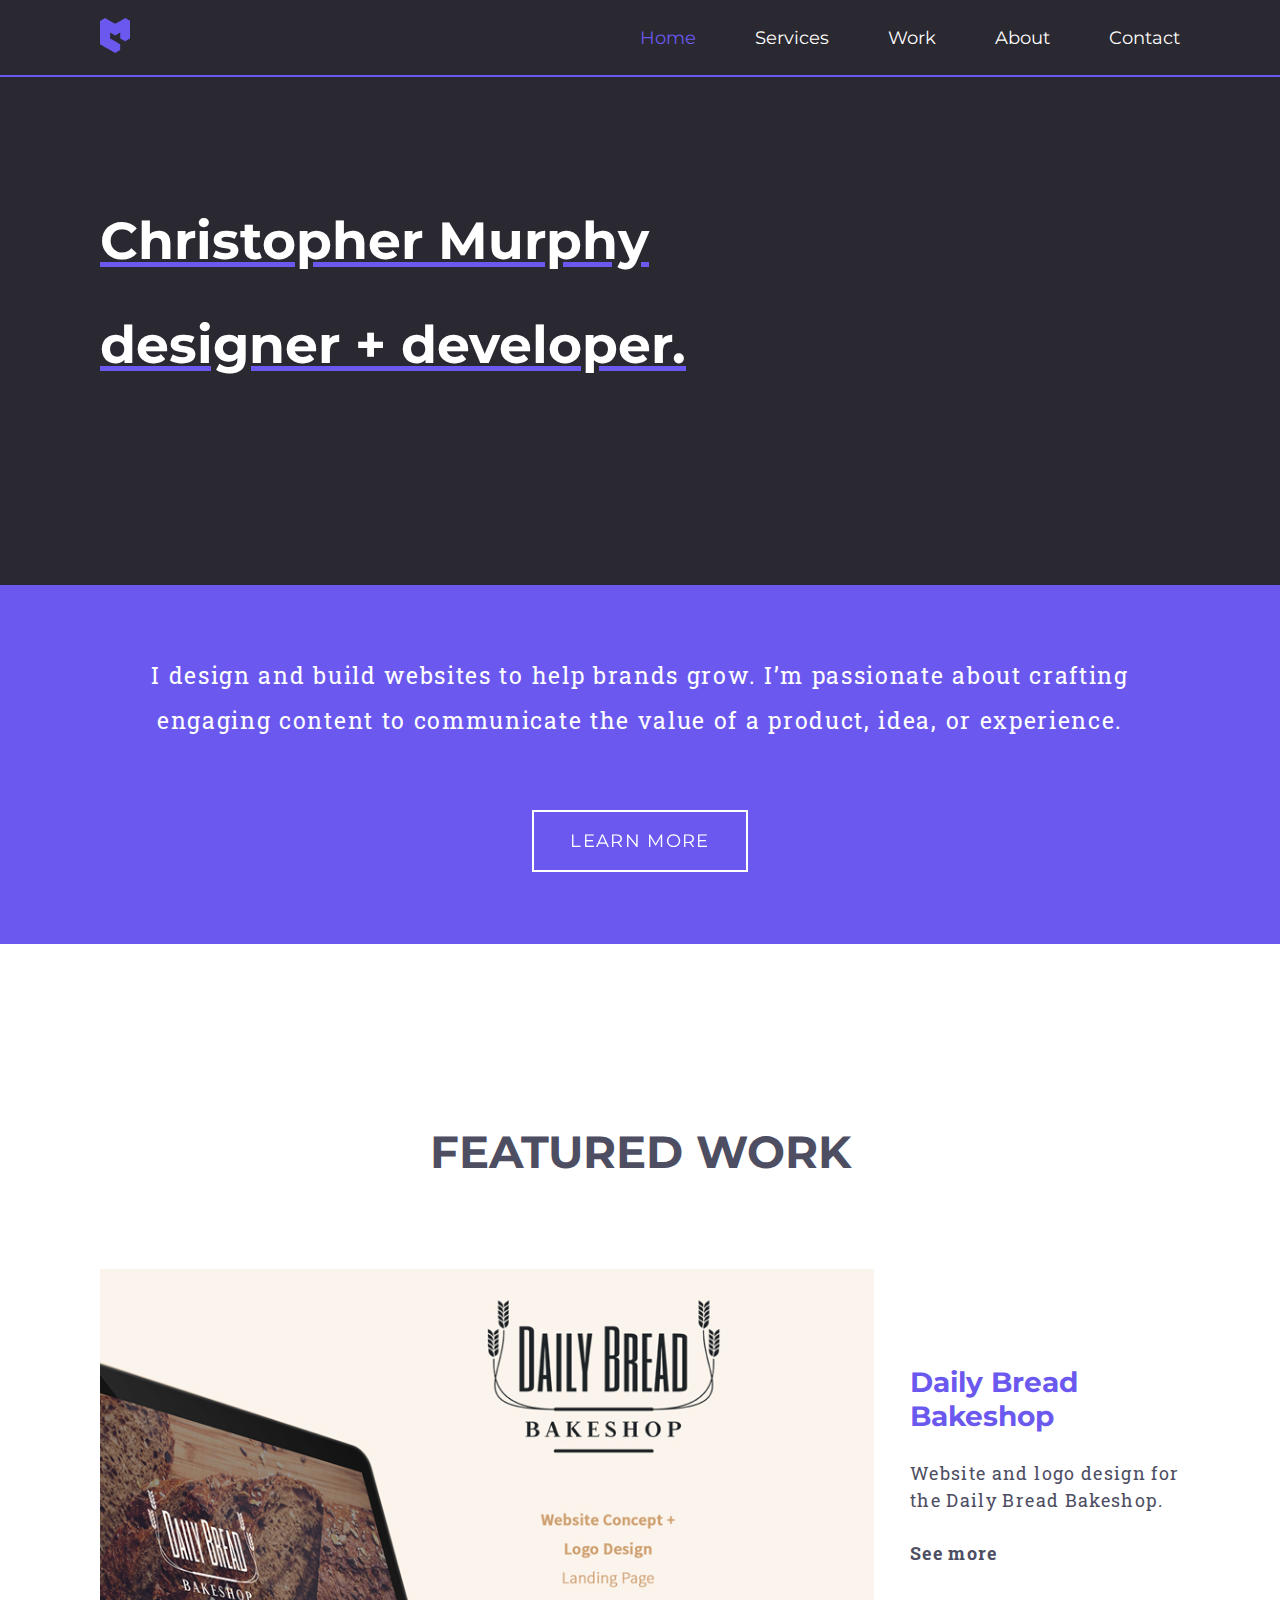
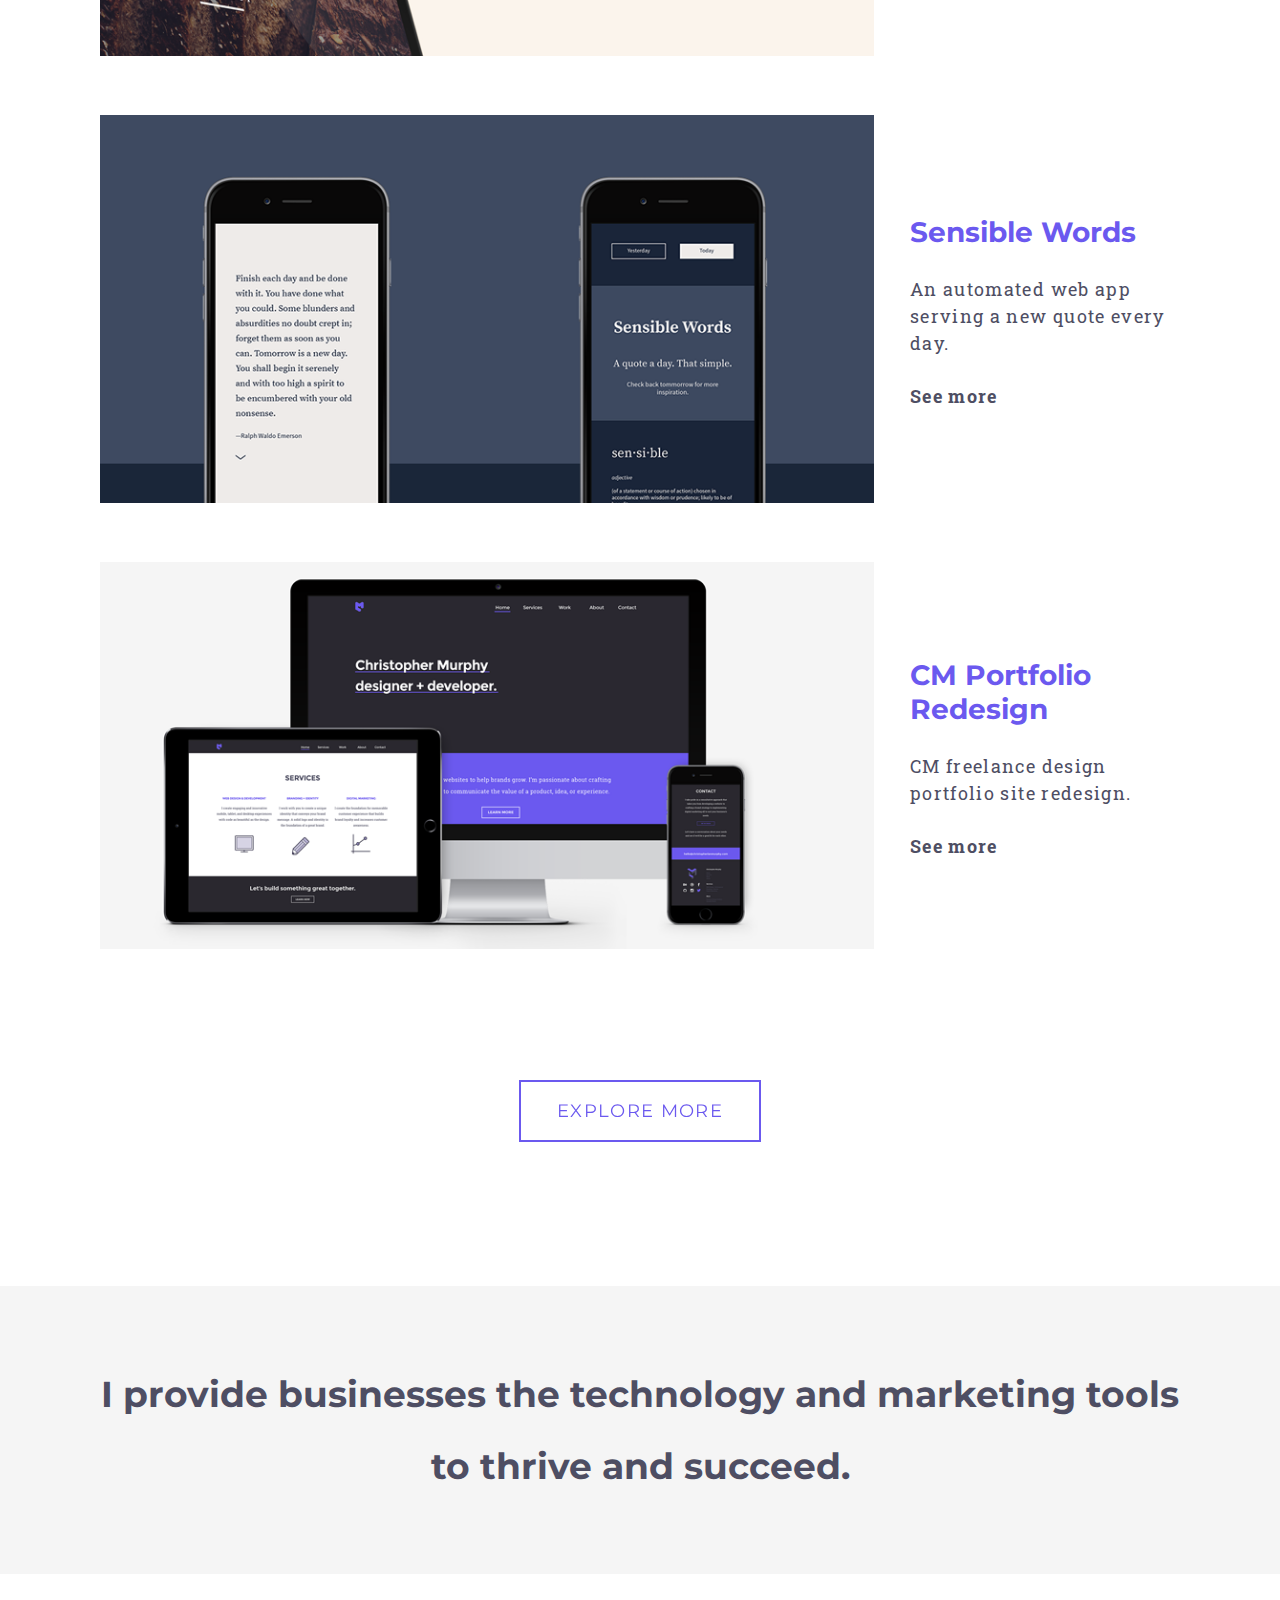
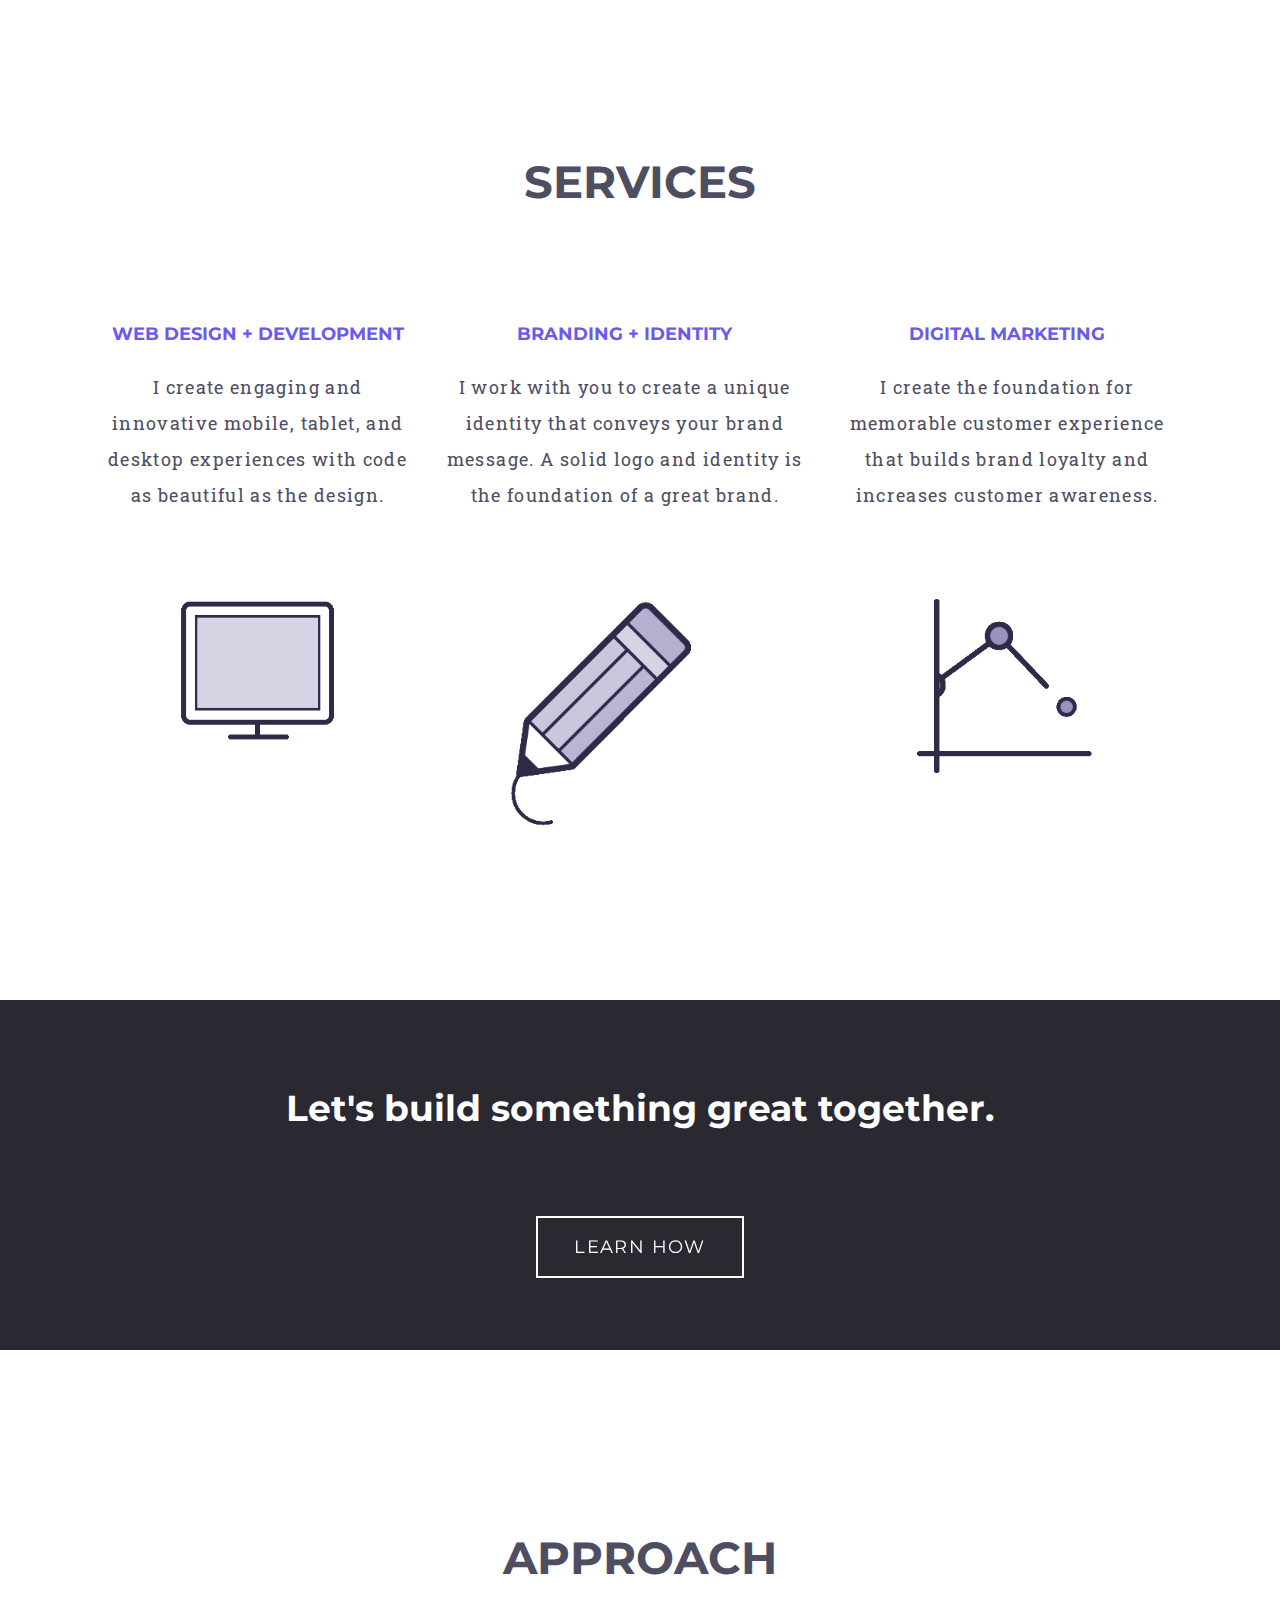
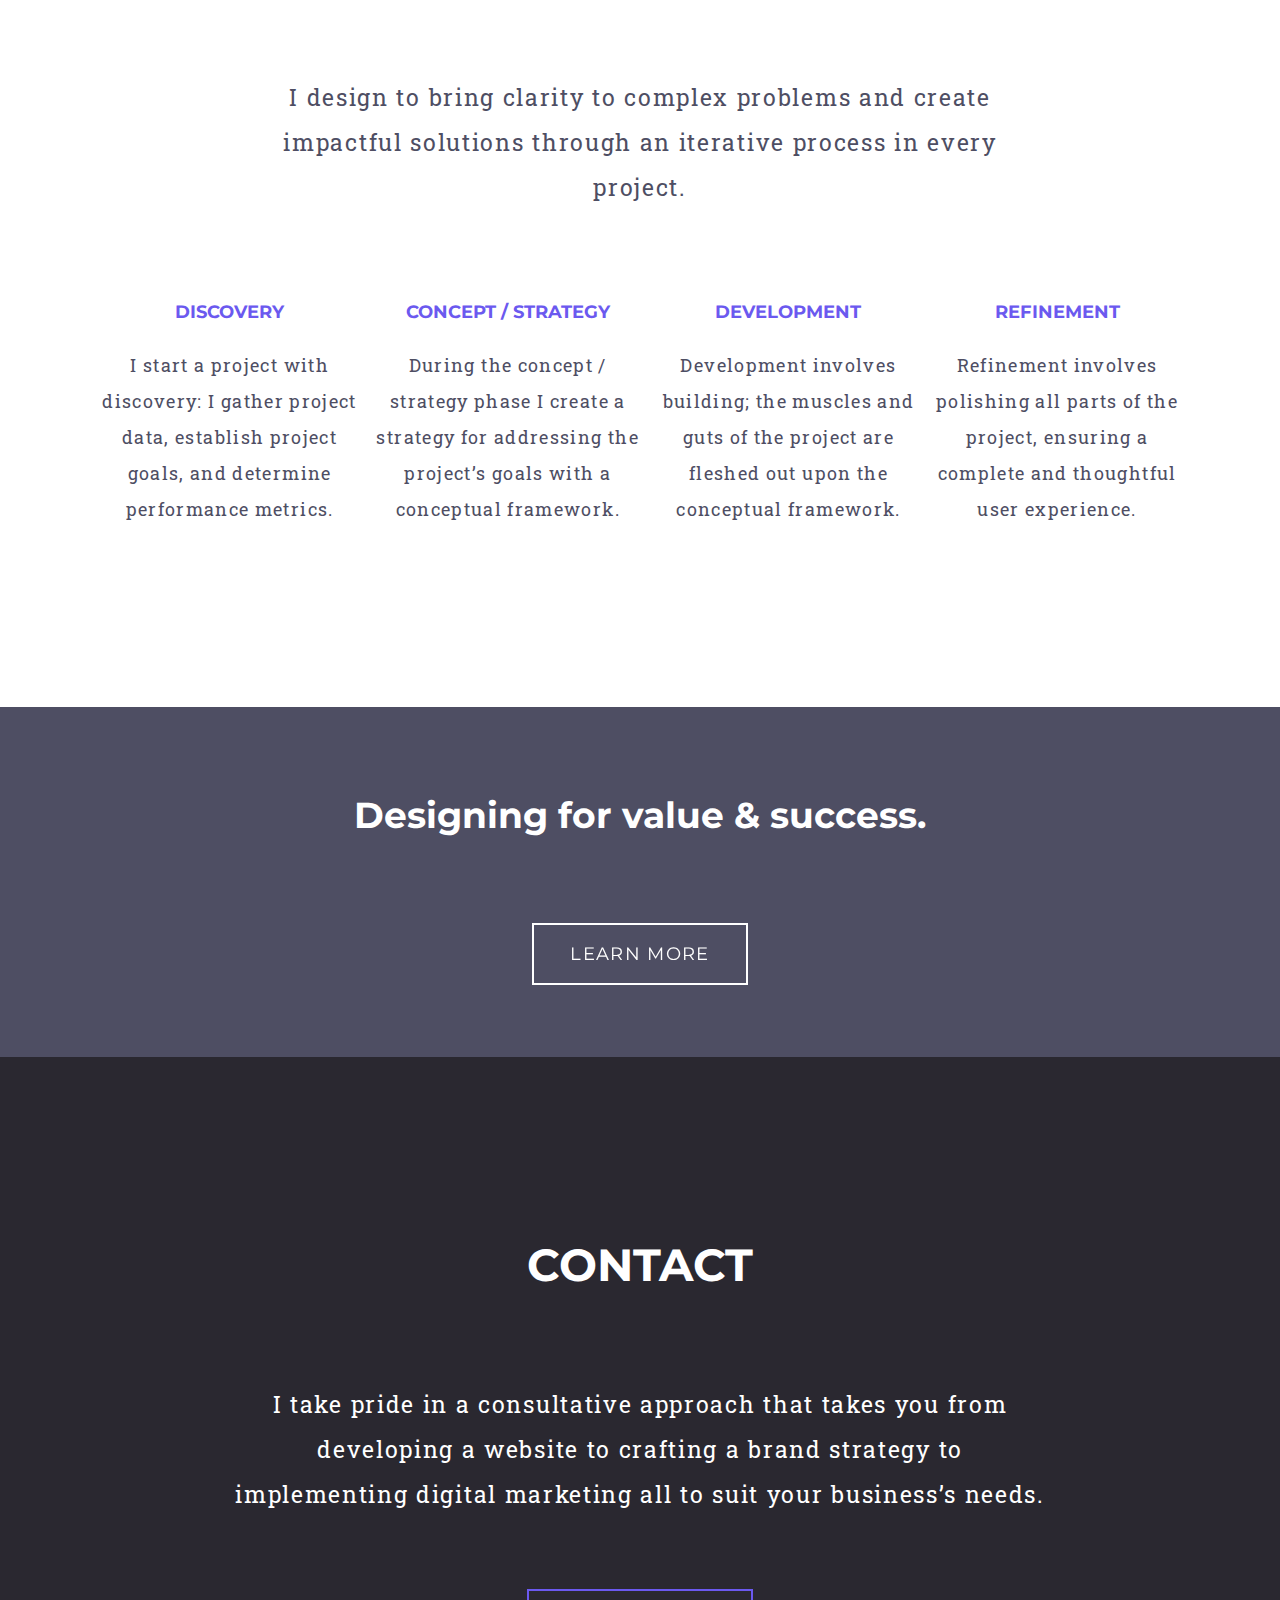
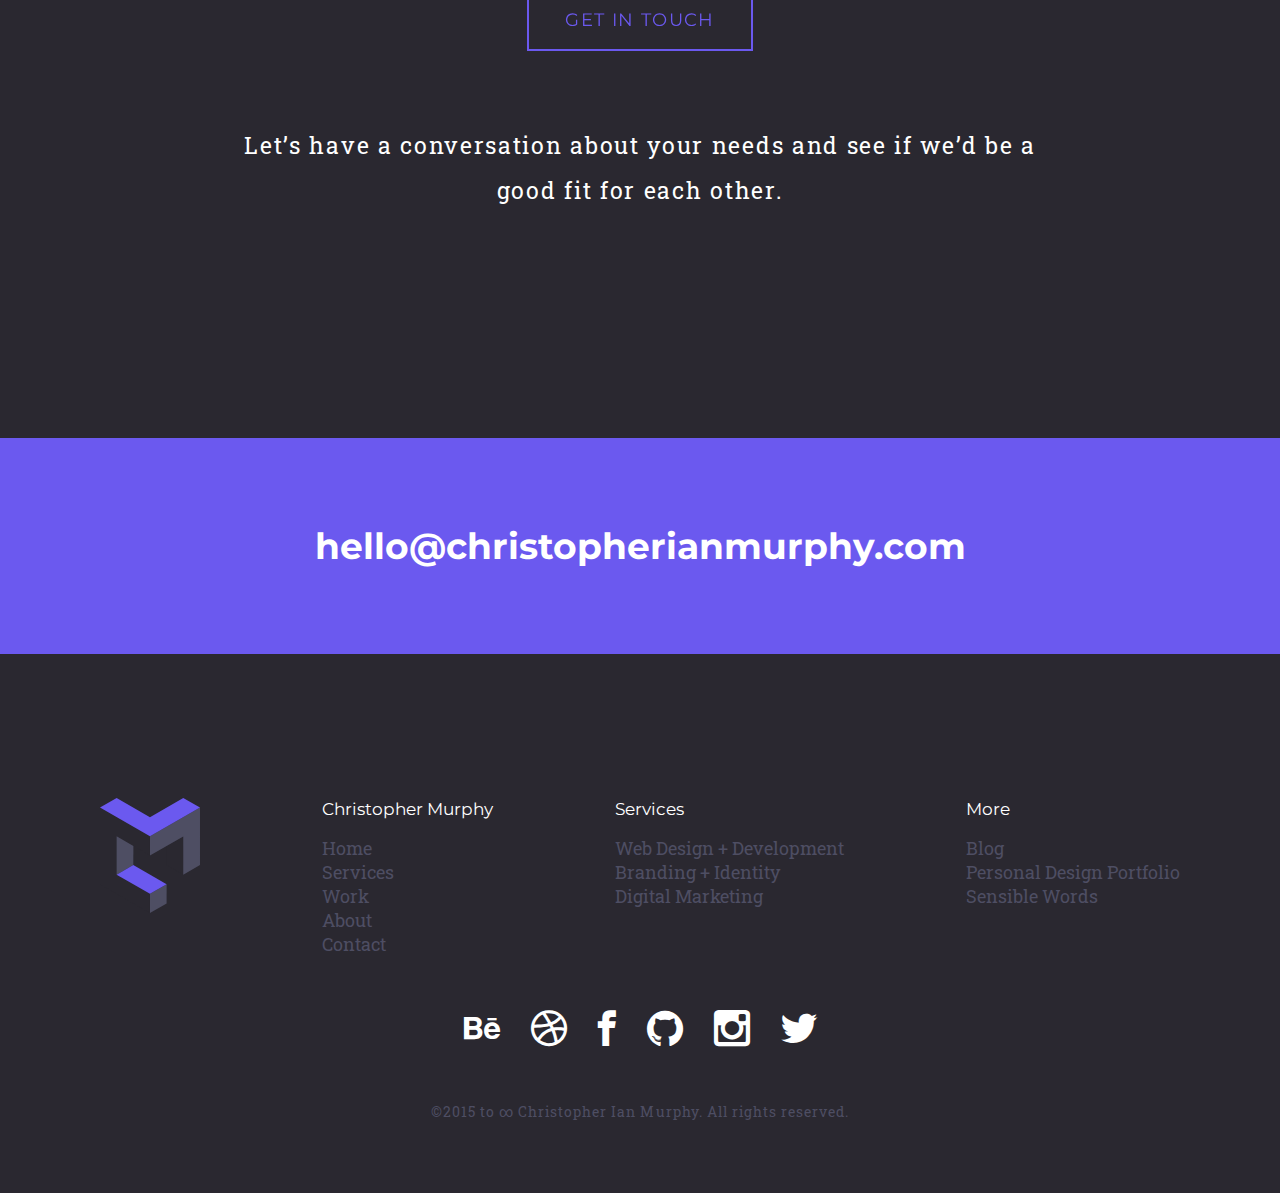
==== commit a733ede8: "Added blog link to footer" ====
--- a/index.html
+++ b/index.html
@@ -293,6 +293,7 @@
 					<div>
 						<h5 class="footer__section__title">More</h5>
 						<ul class="footer__list">
+							<li><a href="http://blog.christopherianmurphy.com">Blog</a></li>
 							<li><a href="http://portfolio.christopherianmurphy.com" target="_blank">Personal Design Portfolio</a></li>
 							<li><a href="http://sensiblewords.com" target="_blank">Sensible Words</a></li>
 						</ul>
--- a/2015_001_main.css
+++ b/2015_001_main.css
@@ -3,7 +3,7 @@
 Website URL: http://www.christopherianmurphy.com
 Author: Christopher Ian Murphy
 Project Number: 2015_001
-Date: 2015-12-27
+Date: 2016-01-01
 ---------------------------------------------- */
 
 /* Colors
@@ -71,23 +71,61 @@
 
 /* Flex Layout ------------------------------- */
 
-.row {display: flex;}
-
-.col--tenth {flex: 0 0 10%;}
-.col--fifth {flex: 0 0 20%;}
-.col--quarter {flex: 0 0 25%;}
-.col--third {flex: 0 0 33.3333334%;}
-.col--half {flex: 0 0 50%;}
-.col--whole {flex: 1;}
+.row {
+	display: -webkit-flex;
+	display: flex;
+}
+
+.col--tenth {
+	-webkit-flex: 0 0 10%;
+	flex: 0 0 10%;
+}
+
+.col--fifth {
+	-webkit-flex: 0 0 20%;
+	flex: 0 0 20%;
+}
+
+.col--quarter {
+	-webkit-flex: 0 0 25%;
+	flex: 0 0 25%;
+}
+
+.col--third {
+	-webkit-flex: 0 0 33.3333334%;
+	flex: 0 0 33.3333334%;
+}
+
+.col--half {
+	-webkit-flex: 0 0 50%;
+	flex: 0 0 50%;
+}
+
+.col--whole {
+	-webkit-flex: 1;
+	flex: 1;
+}
 
 .center {
+	-webkit-justify-content: center;
 	justify-content: center;
 	text-align: center;
 }
 
-.center-vert {align-items: center;}
-.space-around {justify-content: space-around;}
-.space-between {justify-content: space-between;}
+.center-vert {
+	-webkit-align-items: center;
+	align-items: center;
+}
+
+.space-around {
+	-webkit-justify-content: space-around;
+	justify-content: space-around;
+}
+
+.space-between {
+	-webkit-justify-content: space-between;
+	justify-content: space-between;
+}
 
 /* Primary Layout --------------------------- */
 
@@ -196,7 +234,9 @@
 }
 
 .footer__social {
+	display: -webkit-flex;
 	display: flex;
+	-webkit-justify-content: space-around;
 	justify-content: space-around;
 	margin: 2em 0;
 }
@@ -221,6 +261,7 @@
 
 .jumbotron {
 	height: 65vh;
+	-webkit-align-items: center;
 	align-items: center;
 }
 
@@ -264,9 +305,12 @@
 .menu__icon {display: none;}
 
 .nav {
+	-webkit-align-items: center;
 	align-items: center;
+	display: -webkit-flex;
 	display: flex;
 	height: 75px;
+	-webkit-justify-content: space-between;
 	justify-content: space-between;
 }
 
@@ -274,7 +318,9 @@
 .nav__logo a svg .st0 {transition: fill .25s ease-in-out;}
 
 .nav__ul {
+	display: -webkit-flex;
 	display: flex;
+	-webkit-justify-content: space-between;
 	justify-content: space-between;
 }
 
@@ -338,6 +384,7 @@
 }
 
 .project-jumbotron {
+	-webkit-align-items: center;
 	align-items: center;
 	padding-top: 10em;
 	text-align: center;
@@ -455,11 +502,16 @@
 	}
 	
 	.row {
+		-webkit-flex-direction: column;
 		flex-direction: column;
+		-webkit-align-items: center;
 		align-items:center;
 	}
 	
-	.col--half, .col--quarter, .col--third, .col--whole {flex: 0 0 auto;}
+	.col--half, .col--quarter, .col--third, .col--whole {
+		-webkit-flex: 0 0 auto;
+		flex: 0 0 auto;
+	}
 	
 	.about__desc {padding-right: 0;}
 	.about img {margin: 2em auto;}
@@ -480,6 +532,7 @@
 	.full-width__headline {font-size: 1.25em;}
 	
 	.jumbotron {
+		-webkit-justify-content: center;
 		justify-content: center;
 	}
 	
@@ -515,11 +568,15 @@
 		background-color: #2a2830;
 		border-bottom: 2px solid #6b59ef;
 		height: 100vh;
+		-webkit-justify-content: space-around;
 		justify-content: space-around;
 		width: 100%;
 	}
 	
-	.menu--mobile--active {display: flex;}
+	.menu--mobile--active {
+		display: -webkit-flex;
+		display: flex;
+	}
 	
 	.menu__icon {
 		background: url(00_assets/04_icons/2015_001_hamburger.svg) no-repeat;
